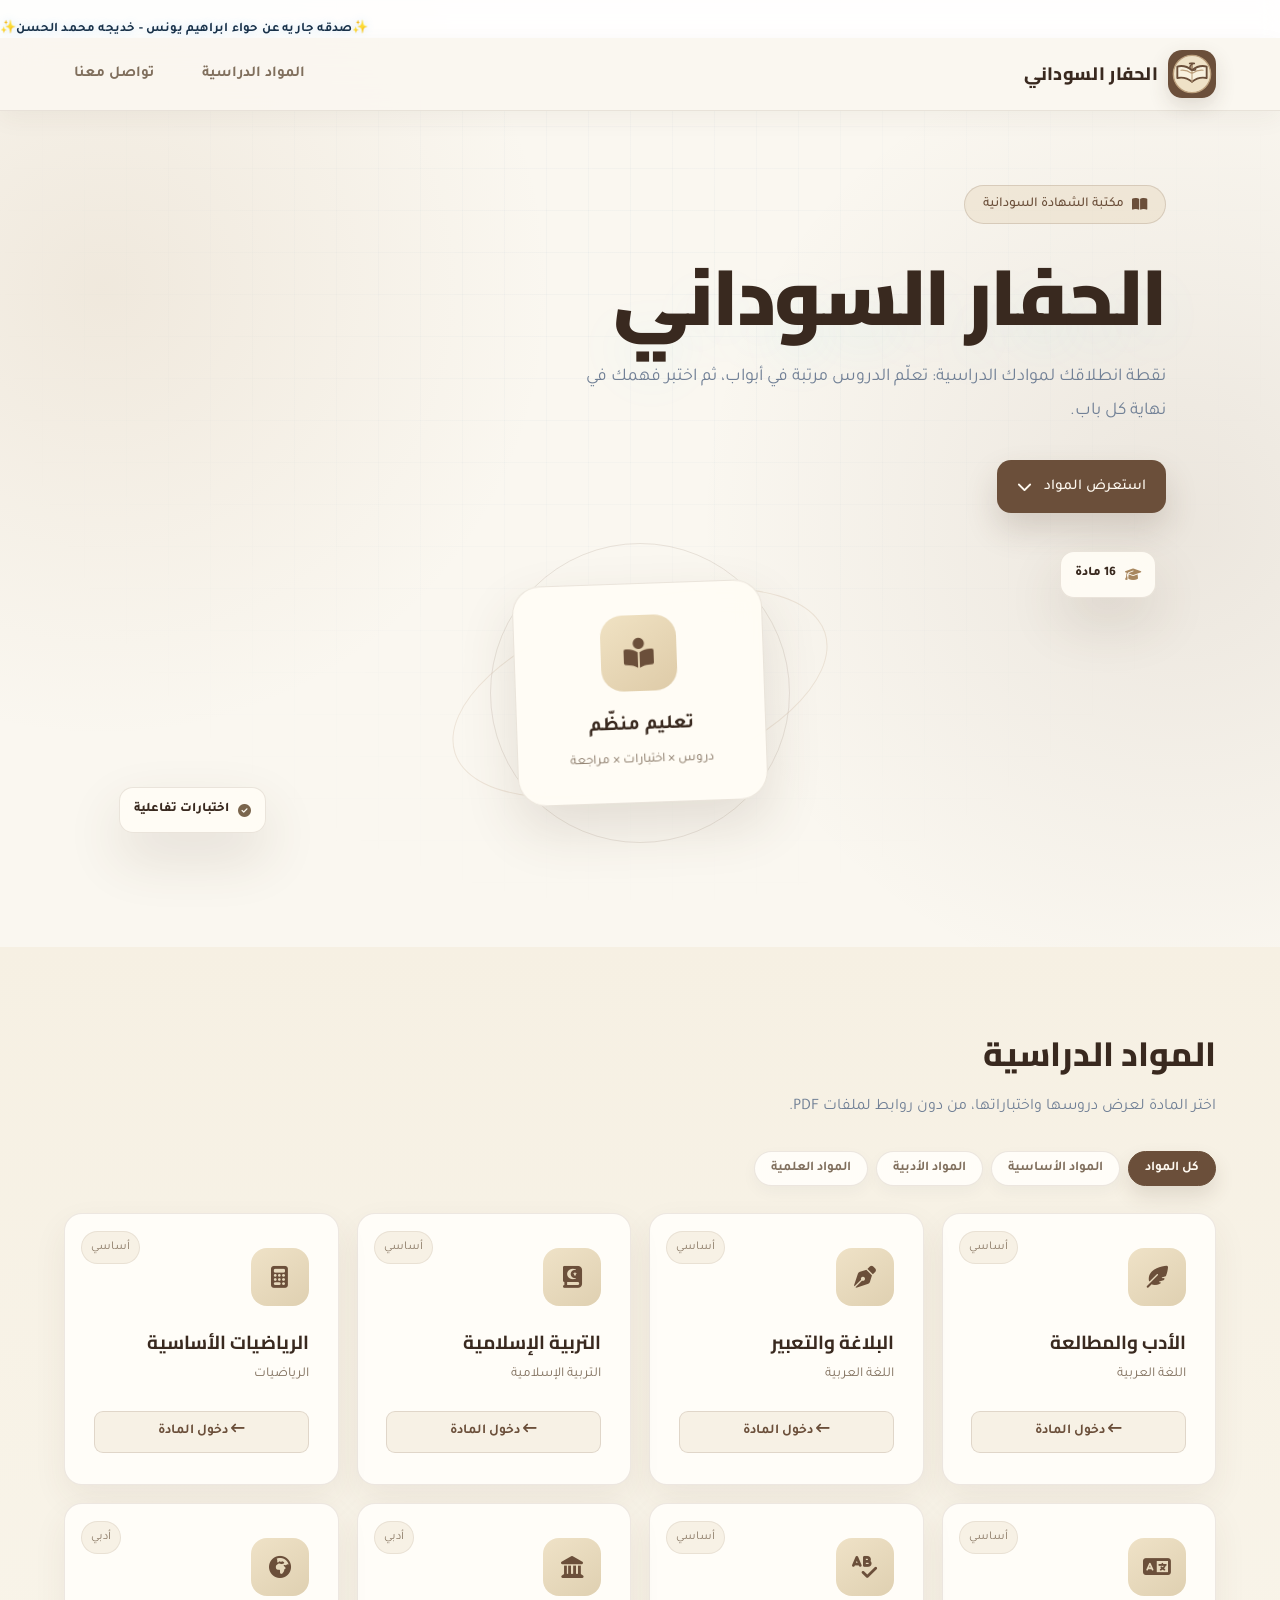
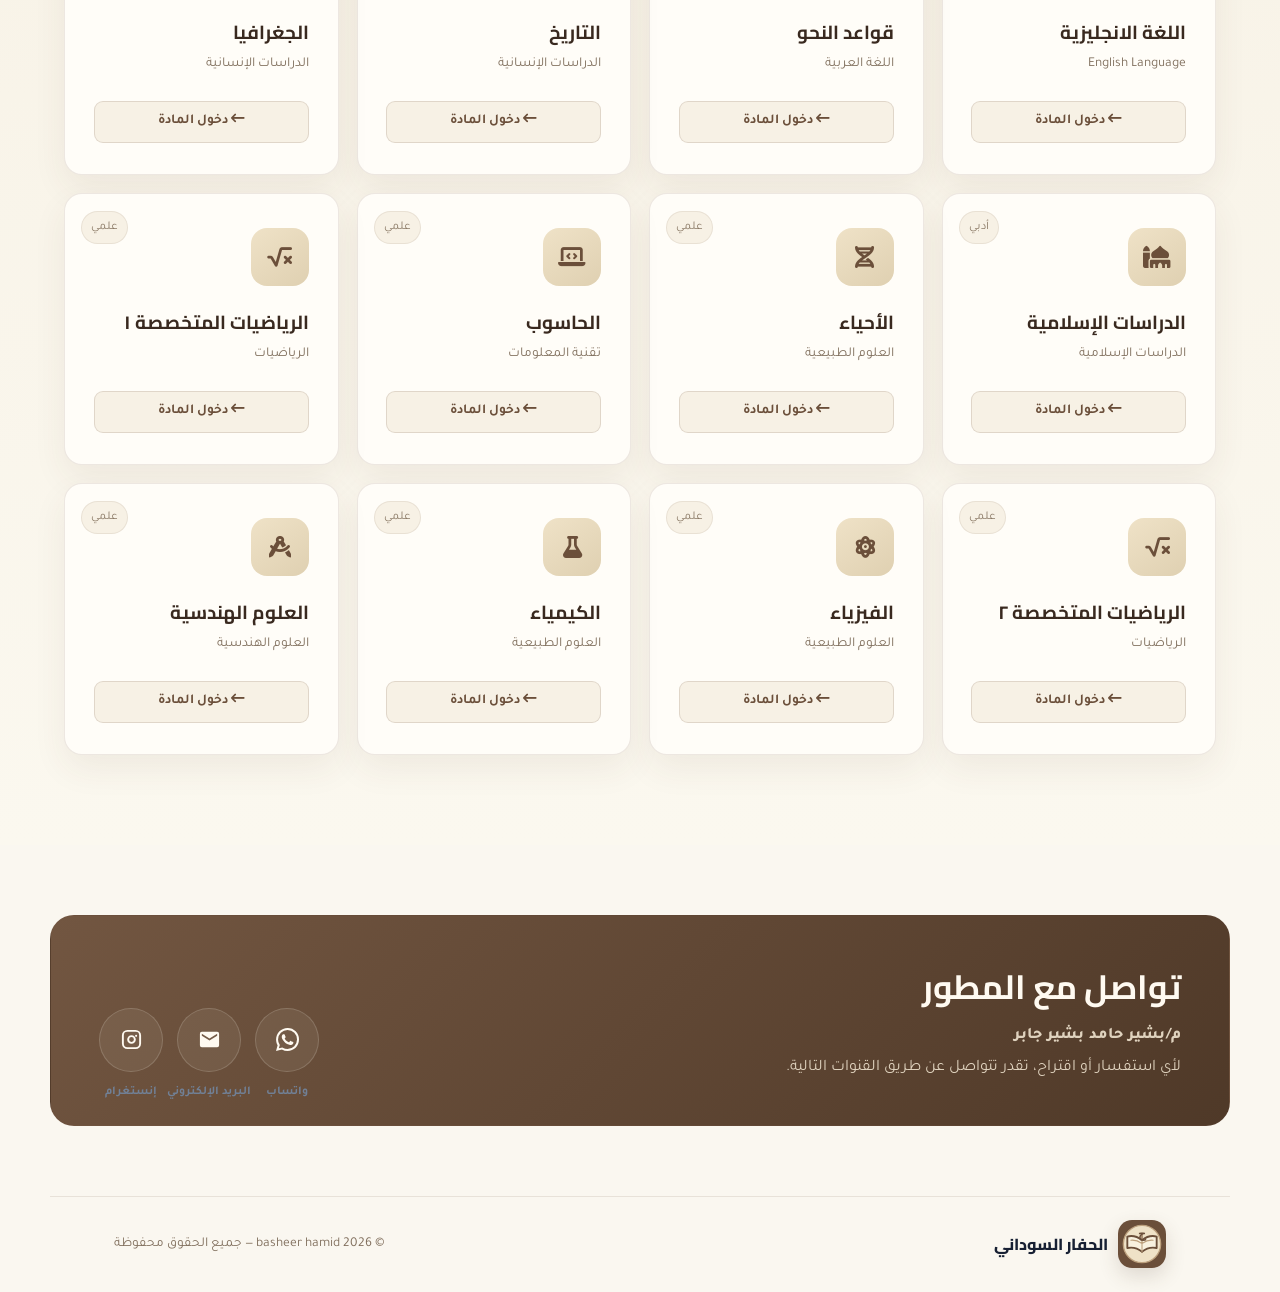
==== index.html @ 1d1102d7 "Create complete Sudanese certificate study website" ====
<!doctype html>
<html lang="ar" dir="rtl">
<head>
  <meta charset="UTF-8">
  <meta name="viewport" content="width=device-width, initial-scale=1.0">
  <meta name="theme-color" content="#eef5fb">
  <title>الحفار السوداني | مكتبة الشهادة السودانية</title>
  <link rel="icon" type="image/svg+xml" href="hafar-logo.svg">
  <link rel="preconnect" href="https://fonts.googleapis.com">
  <link rel="preconnect" href="https://fonts.gstatic.com" crossorigin>
  <link href="https://fonts.googleapis.com/css2?family=Cairo:wght@400;600;700;800;900&family=Tajawal:wght@400;500;700&display=swap" rel="stylesheet">
  <link rel="stylesheet" href="https://cdnjs.cloudflare.com/ajax/libs/font-awesome/6.5.1/css/all.min.css">
  <link rel="stylesheet" href="styles.css">
</head>
<body>
  <div class="grid-overlay" aria-hidden="true"></div>
  <div class="announcement"><span>✨صدقه جاريه عن حواء ابراهيم يونس  - خديجه محمد الحسن✨</span></div>

  <header class="navbar topbar">
    <a class="brand" href="#" aria-label="الصفحة الرئيسية">
      <img class="brand-logo" src="hafar-logo.svg" alt="" width="48" height="48">
      <span>الحفار السوداني</span>
    </a>
    <div class="nav-actions">
      <nav aria-label="التنقل الرئيسي">
        <a href="#subjects">المواد الدراسية</a>
        <a href="#contact">تواصل معنا</a>
      </nav>
    </div>
  </header>

  <main>
    <section class="hero">
      <div class="hero-content">
        <span class="eyebrow"><i class="fa-solid fa-book-open"></i> مكتبة الشهادة السودانية</span>
        <h1>الحفار السوداني</h1>
        <p>نقطة انطلاقك لموادك الدراسية: تعلّم الدروس مرتبة في أبواب، ثم اختبر فهمك في نهاية كل باب.</p>
        <a class="primary-button" href="#subjects"><span>استعرض المواد</span><i class="fa-solid fa-chevron-down"></i></a>
      </div>
      <div class="hero-showcase" aria-hidden="true">
        <div class="showcase-orbit showcase-orbit-one"></div>
        <div class="showcase-orbit showcase-orbit-two"></div>
        <div class="showcase-card showcase-card-main">
          <span class="showcase-icon"><i class="fa-solid fa-book-open-reader"></i></span>
          <strong>تعليم منظّم</strong>
          <small>دروس × اختبارات × مراجعة</small>
        </div>
        <div class="showcase-card showcase-card-top">
          <i class="fa-solid fa-graduation-cap"></i>
          <span>16 مادة</span>
        </div>
        <div class="showcase-card showcase-card-bottom">
          <i class="fa-solid fa-circle-check"></i>
          <span>اختبارات تفاعلية</span>
        </div>
      </div>
    </section>

    <section class="subjects-section" id="subjects">
      <div class="section-heading">
        <div class="section-head">
          <h2>المواد الدراسية</h2>
          <p>اختر المادة لعرض دروسها واختباراتها، من دون روابط لملفات PDF.</p>
        </div>
      </div>

      <div class="filters" role="group" aria-label="تصنيف المواد">
        <button class="filter active" type="button" data-filter="all">كل المواد</button>
        <button class="filter" type="button" data-filter="basic">المواد الأساسية</button>
        <button class="filter" type="button" data-filter="literary">المواد الأدبية</button>
        <button class="filter" type="button" data-filter="science">المواد العلمية</button>
      </div>

      <div class="subject-grid" id="subjectGrid">
        <article class="subject-card" data-category="basic" data-name="الأدب والمطالعة">
          <div class="card-icon"><i class="fa-solid fa-feather-pointed"></i></div><span class="card-category">أساسي</span>
          <h3>الأدب والمطالعة</h3><p>اللغة العربية</p>
        </article>
        <article class="subject-card" data-category="basic" data-name="البلاغة والتعبير">
          <div class="card-icon"><i class="fa-solid fa-pen-nib"></i></div><span class="card-category">أساسي</span>
          <h3>البلاغة والتعبير</h3><p>اللغة العربية</p>
        </article>
        <article class="subject-card" data-category="basic" data-name="التربية الإسلامية">
          <div class="card-icon"><i class="fa-solid fa-book-quran"></i></div><span class="card-category">أساسي</span>
          <h3>التربية الإسلامية</h3><p>التربية الإسلامية</p>
        </article>
        <article class="subject-card" data-category="basic" data-name="الرياضيات الأساسية">
          <div class="card-icon"><i class="fa-solid fa-calculator"></i></div><span class="card-category">أساسي</span>
          <h3>الرياضيات الأساسية</h3><p>الرياضيات</p>
        </article>
        <article class="subject-card" data-category="basic" data-name="اللغة الانجليزية English">
          <div class="card-icon"><i class="fa-solid fa-language"></i></div><span class="card-category">أساسي</span>
          <h3>اللغة الانجليزية</h3><p>English Language</p>
        </article>
        <article class="subject-card" data-category="basic" data-name="قواعد النحو">
          <div class="card-icon"><i class="fa-solid fa-spell-check"></i></div><span class="card-category">أساسي</span>
          <h3>قواعد النحو</h3><p>اللغة العربية</p>
        </article>

        <article class="subject-card" data-category="literary" data-name="التاريخ">
          <div class="card-icon"><i class="fa-solid fa-landmark"></i></div><span class="card-category">أدبي</span>
          <h3>التاريخ</h3><p>الدراسات الإنسانية</p>
        </article>
        <article class="subject-card" data-category="literary" data-name="الجغرافيا">
          <div class="card-icon"><i class="fa-solid fa-earth-africa"></i></div><span class="card-category">أدبي</span>
          <h3>الجغرافيا</h3><p>الدراسات الإنسانية</p>
        </article>
        <article class="subject-card" data-category="literary" data-name="الدراسات الإسلامية">
          <div class="card-icon"><i class="fa-solid fa-mosque"></i></div><span class="card-category">أدبي</span>
          <h3>الدراسات الإسلامية</h3><p>الدراسات الإسلامية</p>
        </article>

        <article class="subject-card" data-category="science" data-name="الأحياء Biology">
          <div class="card-icon"><i class="fa-solid fa-dna"></i></div><span class="card-category">علمي</span>
          <h3>الأحياء</h3><p>العلوم الطبيعية</p>
        </article>
        <article class="subject-card" data-category="science" data-name="الحاسوب Computer">
          <div class="card-icon"><i class="fa-solid fa-laptop-code"></i></div><span class="card-category">علمي</span>
          <h3>الحاسوب</h3><p>تقنية المعلومات</p>
        </article>
        <article class="subject-card" data-category="science" data-name="الرياضيات المتخصصة 1">
          <div class="card-icon"><i class="fa-solid fa-square-root-variable"></i></div><span class="card-category">علمي</span>
          <h3>الرياضيات المتخصصة ١</h3><p>الرياضيات</p>
        </article>
        <article class="subject-card" data-category="science" data-name="الرياضيات المتخصصة 2">
          <div class="card-icon"><i class="fa-solid fa-square-root-variable"></i></div><span class="card-category">علمي</span>
          <h3>الرياضيات المتخصصة ٢</h3><p>الرياضيات</p>
        </article>
        <article class="subject-card" data-category="science" data-name="الفيزياء Physics">
          <div class="card-icon"><i class="fa-solid fa-atom"></i></div><span class="card-category">علمي</span>
          <h3>الفيزياء</h3><p>العلوم الطبيعية</p>
        </article>
        <article class="subject-card" data-category="science" data-name="الكيمياء Chemistry">
          <div class="card-icon"><i class="fa-solid fa-flask"></i></div><span class="card-category">علمي</span>
          <h3>الكيمياء</h3><p>العلوم الطبيعية</p>
        </article>
        <article class="subject-card" data-category="science" data-name="العلوم الهندسية">
          <div class="card-icon"><i class="fa-solid fa-compass-drafting"></i></div><span class="card-category">علمي</span>
          <h3>العلوم الهندسية</h3><p>العلوم الهندسية</p>
        </article>
      </div>

    </section>

    <dialog class="study-dialog" id="studyDialog" aria-labelledby="studyTitle">
      <div class="study-dialog-header">
        <div>
          <span class="eyebrow" id="studyMode">مراجعة المادة</span>
          <h2 id="studyTitle"></h2>
        </div>
        <button class="study-close" id="closeStudyDialog" type="button" aria-label="إغلاق">×</button>
      </div>
      <div id="studyContent"></div>
    </dialog>

    <section class="contact" id="contact">
      <div class="contact-copy">
        <span class="eyebrow">نحن هنا لمساعدتك</span>
        <h2>تواصل مع المطور</h2>
        <p class="developer-name">م/بشير حامد بشير جابر</p>
        <p>لأي استفسار أو اقتراح، تقدر تتواصل عن طريق القنوات التالية.</p>
      </div>
      <div class="contact-links" aria-label="قنوات التواصل">
        <a class="contact-circle whatsapp" href="https://wa.me/qr/M4C46RFHPB55M1" target="_blank" rel="noopener" aria-label="واتساب" title="واتساب">
          <svg viewBox="0 0 24 24" aria-hidden="true"><path d="M20.52 3.48A11.82 11.82 0 0 0 12.06 0C5.46 0 .08 5.38.08 12c0 2.11.55 4.18 1.6 6L.03 24l6.14-1.61A11.94 11.94 0 0 0 12.06 24C18.66 24 24 18.62 24 12a11.9 11.9 0 0 0-3.48-8.52Zm-8.46 18.4a9.92 9.92 0 0 1-5.05-1.38l-.36-.21-3.64.95.97-3.55-.24-.37A9.84 9.84 0 0 1 2.15 12 9.91 9.91 0 0 1 12.06 2.08 9.81 9.81 0 0 1 21.93 12a9.92 9.92 0 0 1-9.87 9.88Zm5.43-7.41c-.3-.15-1.77-.87-2.04-.97-.27-.1-.47-.15-.67.15-.2.3-.77.97-.94 1.17-.17.2-.35.22-.64.07-.3-.15-1.26-.46-2.4-1.48-.89-.79-1.49-1.77-1.66-2.07-.17-.3-.02-.46.13-.61.13-.13.3-.35.44-.52.15-.17.2-.3.3-.5.1-.2.05-.37-.02-.52-.08-.15-.67-1.61-.91-2.21-.24-.58-.49-.5-.67-.51h-.57c-.2 0-.52.08-.79.37-.27.3-1.04 1.02-1.04 2.48s1.07 2.88 1.21 3.08c.15.2 2.1 3.21 5.09 4.5.71.31 1.27.49 1.7.63.71.23 1.36.19 1.87.12.57-.08 1.77-.72 2.02-1.42.25-.69.25-1.29.17-1.42-.07-.13-.27-.2-.57-.35Z"/></svg>
          <span>واتساب</span>
        </a>
        <a class="contact-circle email" href="mailto:b2s7eer@gmail.com" aria-label="البريد الإلكتروني: b2s7eer@gmail.com" title="البريد الإلكتروني">
          <svg viewBox="0 0 24 24" aria-hidden="true"><path d="M20 4H4a2 2 0 0 0-2 2v12a2 2 0 0 0 2 2h16a2 2 0 0 0 2-2V6a2 2 0 0 0-2-2Zm0 4-8 5-8-5V6l8 5 8-5v2Z"/></svg>
          <span>البريد الإلكتروني</span>
        </a>
        <a class="contact-circle instagram" href="https://www.instagram.com/bas7eer_1?avpt=ZDMxYXgwOW4zOGdu" target="_blank" rel="noopener" aria-label="إنستغرام" title="إنستغرام">
          <svg viewBox="0 0 24 24" aria-hidden="true"><path d="M7.8 2h8.4A5.8 5.8 0 0 1 22 7.8v8.4a5.8 5.8 0 0 1-5.8 5.8H7.8A5.8 5.8 0 0 1 2 16.2V7.8A5.8 5.8 0 0 1 7.8 2Zm-.2 2A3.6 3.6 0 0 0 4 7.6v8.8A3.6 3.6 0 0 0 7.6 20h8.8a3.6 3.6 0 0 0 3.6-3.6V7.6A3.6 3.6 0 0 0 16.4 4H7.6Zm4.4 3.5a4.5 4.5 0 1 1 0 9 4.5 4.5 0 0 1 0-9Zm0 2a2.5 2.5 0 1 0 0 5 2.5 2.5 0 0 0 0-5Zm4.8-2.4a1.1 1.1 0 1 1 0 2.2 1.1 1.1 0 0 1 0-2.2Z"/></svg>
          <span>إنستغرام</span>
        </a>
      </div>
    </section>
  </main>

  <footer>
    <div class="brand footer-brand"><img class="brand-logo" src="hafar-logo.svg" alt="" width="42" height="42"><span>الحفار السوداني</span></div>
    <p>© 2026 basheer hamid — جميع الحقوق محفوظة</p>
  </footer>

  <script src="study-data.js"></script>
  <script src="lesson-data.js"></script>
  <script src="lesson-diagrams.js"></script>
  <script src="poem-guides.js"></script>
  <script src="surah-an-nur-data.js"></script>
  <script src="surah-muhammad-data.js"></script>
  <script src="script.js"></script>
</body>
</html>
---- styles.css ----
:root {
  --navy: #0b1220;
  --navy-2: #111a2b;
  --navy-3: #172238;
  --gold: #f6b73c;
  --gold-light: #ffd978;
  --text: #f7f8fc;
  --muted: #aeb7c8;
  --card: #151f33;
  --line: rgba(255, 255, 255, 0.08);
}

* { box-sizing: border-box; }
html { scroll-behavior: smooth; }
body {
  margin: 0;
  font-family: "Tajawal", Arial, sans-serif;
  background: var(--navy);
  color: var(--text);
}

.announcement {
  height: 34px;
  display: grid;
  place-items: center;
  background: #d99b2b;
  color: #111827;
  font-size: 13px;
  font-weight: 800;
  letter-spacing: .2px;
}

.navbar {
  height: 78px;
  max-width: 1180px;
  margin: auto;
  padding: 0 24px;
  display: flex;
  align-items: center;
  justify-content: space-between;
  border-bottom: 1px solid var(--line);
}

.brand {
  display: flex;
  align-items: center;
  gap: 10px;
  color: var(--text);
  text-decoration: none;
  font-size: 20px;
  font-weight: 800;
}

.brand-mark {
  width: 42px;
  height: 42px;
  display: grid;
  place-items: center;
  border: 2px solid var(--gold);
  border-radius: 12px;
  color: var(--gold);
  font-size: 24px;
  transform: rotate(-3deg);
}

.navbar nav { display: flex; gap: 34px; }
.navbar nav a {
  color: #dfe4ed;
  text-decoration: none;
  font-weight: 600;
  font-size: 15px;
  transition: color .2s;
}
.navbar nav a:hover { color: var(--gold); }
.nav-actions {
  display: flex;
  align-items: center;
  gap: 20px;
}
.theme-toggle {
  width: 40px;
  height: 40px;
  display: inline-grid;
  place-items: center;
  flex: 0 0 auto;
  border: 1px solid rgba(0,255,204,.3);
  border-radius: 50%;
  background: rgba(0,255,204,.06);
  color: var(--gold);
  font: inherit;
  cursor: pointer;
  transition: background .2s ease, transform .2s ease, color .2s ease;
}
.theme-toggle:hover {
  transform: rotate(12deg);
  background: rgba(0,255,204,.14);
}
.theme-toggle:focus-visible {
  outline: 2px solid var(--gold);
  outline-offset: 3px;
}

.hero {
  max-width: 1180px;
  min-height: 430px;
  margin: auto;
  padding: 72px 24px 68px;
  display: grid;
  grid-template-columns: 1fr 0.9fr;
  align-items: center;
  overflow: hidden;
}

.eyebrow {
  display: inline-flex;
  color: var(--gold);
  font-size: 13px;
  font-weight: 800;
  letter-spacing: .7px;
  margin-bottom: 12px;
}

.hero h1 {
  margin: 0;
  font-size: clamp(48px, 7vw, 74px);
  line-height: 1.05;
  letter-spacing: -2px;
}
.hero h1 span { color: var(--gold); }
.hero p {
  max-width: 590px;
  color: var(--muted);
  line-height: 1.9;
  font-size: 17px;
  margin: 22px 0 30px;
}

.primary-button, .contact-button {
  display: inline-flex;
  align-items: center;
  gap: 20px;
  background: var(--gold);
  color: #111827;
  text-decoration: none;
  border-radius: 10px;
  padding: 13px 18px 13px 22px;
  font-weight: 800;
  box-shadow: 0 12px 28px rgba(246,183,60,.12);
  transition: transform .2s, background .2s;
}
.primary-button:hover, .contact-button:hover {
  transform: translateY(-2px);
  background: var(--gold-light);
}
.primary-button span { font-size: 20px; }

.hero-art {
  position: relative;
  height: 290px;
  display: grid;
  place-items: center;
}
.hero-art::before {
  content: "";
  position: absolute;
  width: 270px;
  height: 270px;
  border-radius: 50%;
  background: radial-gradient(circle, rgba(246,183,60,.16), rgba(246,183,60,0) 68%);
}
.orbit {
  position: absolute;
  border: 1px solid rgba(246,183,60,.2);
  border-radius: 50%;
}
.orbit-one { width: 250px; height: 250px; }
.orbit-two { width: 330px; height: 140px; transform: rotate(-18deg); }
.book-stack { position: relative; width: 220px; height: 180px; }
.book {
  position: absolute;
  width: 148px;
  height: 188px;
  left: 36px;
  top: 10px;
  border: 2px solid rgba(255,255,255,.12);
  border-radius: 8px 20px 20px 8px;
  background: linear-gradient(135deg, #273757, #172238);
  box-shadow: 0 24px 45px rgba(0,0,0,.28);
}
.book-one { transform: rotate(-12deg) translate(-28px, 8px); background: #1d2c49; }
.book-two { transform: rotate(7deg) translate(18px, -4px); background: #293a5c; }
.book-three {
  width: 130px;
  height: 176px;
  left: 45px;
  background: linear-gradient(135deg, #f6b73c, #d99526);
  border: 0;
  transform: rotate(-2deg);
}
.book-three::after {
  content: "ح";
  display: grid;
  place-items: center;
  height: 100%;
  color: #172238;
  font-size: 74px;
  font-weight: 800;
}
.spark { position:absolute; color:var(--gold); font-size:24px; }
.spark-one { right: 45px; top: 30px; }
.spark-two { left: 55px; bottom: 35px; font-size: 15px; }

.subjects-section {
  background: #f4f6fa;
  color: #182136;
  padding: 76px max(24px, calc((100% - 1132px)/2)) 90px;
}
.section-heading {
  display: flex;
  justify-content: space-between;
  align-items: end;
  gap: 24px;
  margin-bottom: 24px;
}
.section-heading h2, .contact h2 {
  margin: 0;
  font-size: 38px;
}
.section-heading p { color: #758096; margin: 6px 0 0; }
.search-box {
  width: 260px;
  height: 46px;
  display: flex;
  align-items: center;
  gap: 8px;
  background: white;
  border: 1px solid #dde3ed;
  border-radius: 10px;
  padding: 0 14px;
  color: #8792a5;
}
.search-box input {
  width: 100%;
  border: 0;
  outline: 0;
  font-family: inherit;
  color: #182136;
  background: transparent;
}

.filters {
  display: flex;
  gap: 8px;
  margin-bottom: 24px;
  overflow-x: auto;
  padding-bottom: 3px;
}
.filter {
  border: 1px solid #dde3ed;
  background: white;
  color: #64718a;
  border-radius: 30px;
  padding: 8px 16px;
  font-family: inherit;
  font-weight: 700;
  cursor: pointer;
  white-space: nowrap;
}
.filter.active { background: #182136; color: white; border-color:#182136; }

.subject-grid {
  display: grid;
  grid-template-columns: repeat(4, 1fr);
  gap: 16px;
}
.subject-card {
  position: relative;
  min-height: 238px;
  padding: 22px;
  background: white;
  border: 1px solid #e7ebf2;
  border-radius: 14px;
  box-shadow: 0 8px 24px rgba(24,33,54,.05);
  transition: transform .2s, box-shadow .2s, border-color .2s;
}
.subject-card:hover {
  transform: translateY(-5px);
  border-color: #f0c66f;
  box-shadow: 0 15px 32px rgba(24,33,54,.10);
}
.card-icon {
  width: 58px;
  height: 58px;
  display: grid;
  place-items: center;
  background: #fff7e6;
  color: #b27a14;
  border-radius: 13px;
  font-size: 23px;
  font-weight: 800;
  margin-bottom: 18px;
}
.card-category {
  position: absolute;
  left: 16px;
  top: 17px;
  color: #96a0b1;
  font-size: 12px;
  background: #f5f7fa;
  border-radius: 20px;
  padding: 5px 9px;
}
.subject-card h3 { margin: 0 0 5px; font-size: 19px; }
.subject-card p { margin: 0; color: #8b96a8; font-size: 14px; }
.subject-card a {
  position: absolute;
  right: 22px;
  left: 22px;
  bottom: 18px;
  display: flex;
  justify-content: space-between;
  align-items: center;
  color: #bd8217;
  text-decoration: none;
  font-weight: 800;
  border-top: 1px solid #edf0f5;
  padding-top: 12px;
}
.subject-card a b { font-size: 20px; }
.empty-state { display:none; text-align:center; color:#758096; padding:30px; }

.contact {
  max-width: 1132px;
  margin: 70px auto;
  padding: 42px 48px;
  display:flex;
  justify-content:space-between;
  align-items:center;
  background: linear-gradient(135deg, #151f33, #1b2944);
  border: 1px solid var(--line);
  border-radius: 16px;
}
.contact p { color: var(--muted); margin: 5px 0 0; }
.contact-links { display:flex; gap:14px; }
.contact-circle {
  width:72px;
  height:72px;
  border-radius:50%;
  display:flex;
  flex-direction:column;
  align-items:center;
  justify-content:center;
  gap:3px;
  color:#fff;
  text-decoration:none;
  border:1px solid var(--line);
  transition:transform .2s, box-shadow .2s;
}
.contact-circle:hover { transform:translateY(-4px); box-shadow:0 12px 24px rgba(0,0,0,.18); }
.contact-circle svg { width:25px; height:25px; fill:currentColor; }
.contact-circle span { font-size:10px; font-weight:700; }
.whatsapp { background:#1f9d55; }
.instagram { background:linear-gradient(135deg,#7d42b5,#d13f87,#e7a23a); }
.contact-button { background: transparent; color: var(--text); border:1px solid rgba(246,183,60,.45); }
.contact-button span { color: var(--gold); }

footer {
  max-width: 1180px;
  height: 100px;
  margin: auto;
  padding: 0 24px;
  display:flex;
  align-items:center;
  justify-content:space-between;
  border-top:1px solid var(--line);
  color:#8994a8;
}
.footer-brand { font-size:16px; }
.footer-brand .brand-mark { width:36px;height:36px;font-size:19px;border-radius:9px; }

@media (max-width: 900px) {
  .hero { grid-template-columns:1fr; }
  .hero-art { display:none; }
  .subject-grid { grid-template-columns:repeat(2,1fr); }
  .section-heading { align-items:start; flex-direction:column; }
  .search-box { width:100%; }
}

@media (max-width: 560px) {
  .announcement { font-size:11px; }
  .navbar { height:68px; padding:0 16px; }
  .navbar nav { gap:14px; }
  .navbar nav a { font-size:13px; }
  .brand { font-size:16px; }
  .brand-mark { width:36px;height:36px;font-size:20px; }
  .hero { padding:52px 18px; min-height:390px; }
  .hero h1 { font-size:44px; }
  .hero p { font-size:15px; }
  .subjects-section { padding:58px 16px 70px; }
  .section-heading h2,.contact h2 { font-size:30px; }
  .subject-grid { grid-template-columns:1fr; }
  .subject-card { min-height:220px; }
  .contact { margin:40px 16px; padding:30px 22px; align-items:flex-start; flex-direction:column; gap:24px; }
  footer { height:auto; padding:24px 16px; gap:16px; flex-direction:column; }
}

/* Reference-inspired dark layout */
:root {
  --navy: #121212;
  --navy-2: #1e1e1e;
  --navy-3: #242424;
  --gold: #00ffcc;
  --gold-light: #33ffd9;
  --text: #f2f2f2;
  --muted: #9a9a9a;
  --card: #1e1e1e;
  --line: rgba(255,255,255,.08);
  --green: #00b38f;
}

body {
  position: relative;
  min-height: 100vh;
  line-height: 1.7;
  background:
    radial-gradient(circle at 15% 0%, rgba(0,255,204,.06), transparent 45%),
    radial-gradient(circle at 85% 20%, rgba(0,179,143,.07), transparent 40%),
    #121212;
  color: #f2f2f2;
  overflow-x: hidden;
}

h1, h2, h3, .brand { font-family: "Cairo", "Tajawal", sans-serif; }
a { color: inherit; }
::selection { background: #00ffcc; color: #0a0a0a; }

.grid-overlay {
  position: fixed;
  inset: 0;
  z-index: 0;
  pointer-events: none;
  background-image:
    linear-gradient(rgba(255,255,255,.025) 1px, transparent 1px),
    linear-gradient(90deg, rgba(255,255,255,.025) 1px, transparent 1px);
  background-size: 42px 42px;
  mask-image: radial-gradient(circle at 50% 30%, #000, transparent 75%);
}

.announcement {
  position: relative;
  z-index: 2;
  height: 50px;
  display: block;
  overflow: hidden;
  border-bottom: 1px solid rgba(0,255,204,.2);
  background: rgba(18,18,18,.85);
  color: #fff;
  backdrop-filter: blur(10px);
  font-size: 16px;
}
.announcement span {
  position: absolute;
  top: 50%;
  left: 0;
  white-space: nowrap;
  font-weight: 700;
  text-shadow: 0 0 8px rgba(0,255,204,.4);
  animation: banner-scroll 25s linear infinite;
}
@keyframes banner-scroll {
  from { transform: translate3d(-100%, -50%, 0); }
  to { transform: translate3d(100vw, -50%, 0); }
}

.navbar.topbar {
  position: sticky;
  top: 0;
  z-index: 50;
  width: 100%;
  height: auto;
  max-width: none;
  padding: 14px 6%;
  background: rgba(18,18,18,.78);
  border-bottom: 1px solid var(--line);
  backdrop-filter: blur(14px);
}
.navbar .brand {
  display: block;
  color: #fff;
  font-family: "Cairo", sans-serif;
  font-size: 1.35rem;
  font-weight: 800;
  letter-spacing: .3px;
}
.navbar nav { gap: 0; }
.navbar nav a {
  margin-inline-start: 28px;
  color: var(--muted);
  font-size: .95rem;
}
.navbar nav a:hover { color: var(--gold); }

main { position: relative; z-index: 1; }
.hero {
  display: block;
  max-width: 900px;
  min-height: 0;
  margin: 0 auto;
  padding: 8rem 6% 5rem;
  text-align: center;
}
.hero-content { max-width: 760px; margin: auto; }
.hero .eyebrow {
  display: inline-flex;
  align-items: center;
  gap: 8px;
  padding: 7px 18px;
  margin: 0 0 2rem;
  border: 1px solid rgba(0,255,204,.35);
  border-radius: 999px;
  background: rgba(0,255,204,.05);
  color: var(--gold);
  font-size: .85rem;
  font-weight: 500;
  letter-spacing: 0;
}
.hero h1 {
  margin: 0 0 1.4rem;
  font-size: clamp(1.7rem, 5vw, 2.6rem);
  font-weight: 900;
  line-height: 1.35;
  letter-spacing: 0;
}
.hero h1 span {
  color: transparent;
  background: linear-gradient(90deg, #00ffcc, #00b38f);
  background-clip: text;
  -webkit-background-clip: text;
}
.hero h1 { color: #fff; }
.hero p {
  max-width: 620px;
  margin: 0 auto 2rem;
  color: var(--muted);
  font-size: 1.08rem;
}
.hero .primary-button {
  display: inline-flex;
  flex-direction: column;
  gap: 5px;
  padding: 0;
  background: transparent;
  box-shadow: none;
  color: var(--muted);
  font-size: .9rem;
  font-weight: 500;
}
.hero .primary-button:hover {
  transform: none;
  background: transparent;
  color: var(--gold);
}
.hero .primary-button i {
  color: var(--gold);
  animation: cue-bob 1.8s ease-in-out infinite;
}
@keyframes cue-bob {
  0%, 100% { transform: translateY(0); }
  50% { transform: translateY(6px); }
}

.subjects-section {
  padding: 2rem 6% 5rem;
  background: transparent;
  color: var(--text);
}
.section-heading {
  display: block;
  max-width: 680px;
  margin: 0 auto 2.2rem;
  text-align: center;
}
.section-heading .section-head { margin: 0 auto; }
.section-heading h2 {
  margin: 0 0 .7rem;
  font-size: clamp(1.5rem, 3vw, 2.1rem);
  font-weight: 800;
}
.section-heading p { color: var(--muted); font-size: 1rem; }
.search-box {
  width: min(100%, 380px);
  margin: 22px auto 0;
  background: var(--navy-2);
  border-color: var(--line);
  color: var(--muted);
}
.search-box input { color: var(--text); }
.search-box input::placeholder { color: #777; }
.filters {
  display: flex;
  flex-flow: row wrap;
  justify-content: center;
  align-items: center;
  gap: 8px;
  margin: 0 auto 1.7rem;
  overflow: visible;
  padding: 0;
}
.filter {
  border-color: var(--line);
  background: var(--navy-2);
  color: var(--muted);
}
.filter.active {
  border-color: rgba(0,255,204,.4);
  background: rgba(0,255,204,.1);
  color: var(--gold);
}

.subject-grid {
  max-width: 1200px;
  margin: 0 auto;
  grid-template-columns: repeat(3, minmax(0, 1fr));
  gap: 1.5rem;
}
.subject-card {
  min-height: 288px;
  padding: 2.1rem 1.8rem 1.8rem;
  align-items: center;
  text-align: center;
  overflow: hidden;
  background: var(--navy-2);
  border: 1px solid var(--line);
  border-radius: 18px;
  box-shadow: none;
  color: var(--text);
}
.subject-card::before {
  content: "";
  position: absolute;
  inset: 0;
  border-radius: inherit;
  padding: 1px;
  background: linear-gradient(135deg, transparent 40%, rgba(0,255,204,.5), transparent 70%);
  -webkit-mask: linear-gradient(#fff 0 0) content-box, linear-gradient(#fff 0 0);
  -webkit-mask-composite: xor;
  mask-composite: exclude;
  opacity: 0;
  pointer-events: none;
  transition: opacity .35s ease;
}
.subject-card:hover {
  transform: translateY(-6px);
  border-color: rgba(0,255,204,.4);
  background: linear-gradient(180deg, #242424, #1e1e1e);
  box-shadow: 0 18px 40px -18px rgba(0,255,204,.25);
}
.subject-card:hover::before { opacity: 1; }
.card-icon {
  width: 74px;
  height: 74px;
  margin: 0 0 1.2rem;
  border: 1px solid rgba(0,255,204,.18);
  border-radius: 20px;
  background: rgba(0,255,204,.06);
  color: var(--gold);
  font-size: 1.8rem;
  transition: background .35s ease, transform .35s ease;
}
.subject-card:hover .card-icon {
  transform: scale(1.06) rotate(-4deg);
  background: rgba(0,255,204,.12);
}
.card-icon i { color: var(--gold); }
.card-category { display: none; }
.subject-card h3 {
  min-height: 2.7em;
  margin: 0 0 .35rem;
  color: var(--text);
  font-size: 1.18rem;
  font-weight: 700;
  justify-content: center;
}
.subject-card p {
  margin: 0 0 1.5rem;
  color: var(--muted);
  font-size: .85rem;
}
.subject-card a {
  position: static;
  width: 100%;
  min-height: 46px;
  margin-top: auto;
  padding: .7rem 1rem;
  justify-content: center;
  gap: 8px;
  border: 1px solid transparent;
  border-radius: 10px;
  background: var(--gold);
  color: #0a0a0a;
  font-size: .92rem;
  font-weight: 700;
  transition: all .25s ease;
}
.subject-card a:hover {
  background: #33ffd9;
  box-shadow: 0 0 22px rgba(0,255,204,.35);
}
.subject-card a i { font-size: .9rem; }
.empty-state { color: var(--muted); }

.contact {
  display: block;
  max-width: none;
  margin: 0;
  padding: 2rem 6% 2.8rem;
  border: 0;
  border-radius: 0;
  background: transparent;
  text-align: center;
}
.contact-copy .eyebrow { display: none; }
.contact h2 {
  margin: 0 0 .5rem;
  font-size: clamp(1.5rem, 3vw, 2.1rem);
}
.contact p { color: var(--muted); }
.contact-links {
  justify-content: center;
  gap: 1.6rem;
  margin-top: 2.4rem;
}
.contact-circle {
  position: relative;
  width: 64px;
  height: 64px;
  border: 1px solid var(--line);
  background: var(--navy-2);
  color: var(--text);
  transition: transform .3s ease, border-color .3s ease, color .3s ease;
}
.contact-circle::after {
  content: "";
  position: absolute;
  inset: -6px;
  border: 1px solid var(--gold);
  border-radius: 50%;
  opacity: 0;
  transform: scale(.85);
  transition: all .3s ease;
}
.contact-circle:hover {
  transform: translateY(-5px);
  border-color: rgba(0,255,204,.4);
  color: var(--gold);
  box-shadow: none;
}
.contact-circle:hover::after { opacity: .55; transform: scale(1); }
.contact-circle svg { width: 23px; height: 23px; fill: currentColor; }
.contact-circle span {
  position: absolute;
  bottom: -2rem;
  color: var(--muted);
  font-size: .75rem;
  white-space: nowrap;
}
.whatsapp, .instagram { background: var(--navy-2); }

footer {
  position: relative;
  z-index: 1;
  display: block;
  max-width: none;
  height: auto;
  margin: 0;
  padding: 2.2rem 6% 1.8rem;
  border-top: 1px solid var(--line);
  color: var(--muted);
  text-align: center;
  font-size: .85rem;
}
footer .footer-brand { display: none; }
footer p { margin: 0; }

@media (max-width: 1024px) {
  .subject-grid { grid-template-columns: repeat(2, minmax(0, 1fr)); }
}
@media (max-width: 768px) {
  .navbar nav { display: none; }
  .hero { padding: 6rem 6% 4rem; }
  .subjects-section { padding: 1.5rem 6% 3.5rem; }
  .subject-grid { grid-template-columns: 1fr; }
  .subject-card { width: 100%; }
  .filters { justify-content: flex-start; }
  .contact-links { gap: 2.4rem; }
  .contact { padding: 1.5rem 6% 3.5rem; }
}
@media (prefers-reduced-motion: reduce) {
  *, *::before, *::after { animation: none !important; transition: none !important; }
}

body[data-theme="light"] {
  --gold: #62aef5;
  --gold-light: #8bc7ff;
  --text: #19324a;
  --muted: #6b8196;
  --navy-2: #fff;
  --line: rgba(59,130,196,.16);
  color: #19324a;
  background:
    radial-gradient(circle at 15% 0%, rgba(98,174,245,.14), transparent 45%),
    radial-gradient(circle at 85% 20%, rgba(139,199,255,.2), transparent 40%),
    #f7fbff;
}
body[data-theme="light"] .grid-overlay {
  background-image:
    linear-gradient(rgba(42,104,161,.035) 1px, transparent 1px),
    linear-gradient(90deg, rgba(42,104,161,.035) 1px, transparent 1px);
}
body[data-theme="light"] .announcement {
  background: rgba(255,255,255,.88);
  border-bottom-color: rgba(98,174,245,.25);
  color: #19324a;
}
body[data-theme="light"] .announcement span { text-shadow: 0 0 8px rgba(98,174,245,.3); }
body[data-theme="light"] .navbar.topbar { background: rgba(255,255,255,.82); }
body[data-theme="light"] .navbar .brand { color: #19324a; }
body[data-theme="light"] .navbar nav a { color: #6b8196; }
body[data-theme="light"] .navbar nav a:hover { color: #438fd4; }
body[data-theme="light"] .hero .eyebrow {
  border-color: rgba(98,174,245,.4);
  background: rgba(98,174,245,.08);
}
body[data-theme="light"] .hero h1 { color: #19324a; }
body[data-theme="light"] .search-box input { color: #19324a; }
body[data-theme="light"] .search-box input::placeholder { color: #89939d; }
body[data-theme="light"] .filter.active {
  border-color: rgba(67,143,212,.35);
  background: rgba(98,174,245,.12);
  color: #357fbd;
}
body[data-theme="light"] .subject-card:hover {
  border-color: rgba(67,143,212,.4);
  background: linear-gradient(180deg, #fff, #f1f8ff);
  box-shadow: 0 18px 40px -18px rgba(67,143,212,.22);
}
body[data-theme="light"] .subject-card::before {
  background: linear-gradient(135deg, transparent 40%, rgba(98,174,245,.4), transparent 70%);
}
body[data-theme="light"] .card-icon {
  border-color: rgba(67,143,212,.2);
  background: rgba(98,174,245,.1);
  color: #438fd4;
}
body[data-theme="light"] .card-icon i { color: #438fd4; }
body[data-theme="light"] .subject-card a {
  background: #8bc7ff;
  color: #19324a;
}
body[data-theme="light"] .subject-card a:hover {
  background: #62aef5;
  box-shadow: 0 0 22px rgba(67,143,212,.25);
}
body[data-theme="light"] .contact-circle { background: #fff; }
body[data-theme="light"] .theme-toggle {
  border-color: rgba(67,143,212,.3);
  background: rgba(98,174,245,.1);
  color: #357fbd;
}
body[data-theme="light"] .theme-toggle:hover { background: rgba(98,174,245,.2); }
body[data-theme="light"] footer { border-top-color: rgba(59,130,196,.16); }

.study-actions {
  display: flex;
  width: 100%;
  margin-top: .8rem;
}
.study-action {
  width: 100%;
  min-height: 42px;
  padding: .55rem .65rem;
  border: 1px solid rgba(0,255,204,.28);
  border-radius: 9px;
  background: rgba(0,255,204,.06);
  color: var(--gold);
  font: inherit;
  font-size: .85rem;
  font-weight: 700;
  cursor: pointer;
  transition: background .2s ease, transform .2s ease;
}
.study-action:hover { transform: translateY(-2px); background: rgba(0,255,204,.13); }

.chapter-quiz-button {
  min-height: 42px;
  margin: 4px 14px 14px;
  padding: .55rem 1rem;
  border: 1px solid rgba(0,255,204,.35);
  border-radius: 9px;
  background: var(--gold);
  color: #09221e;
  font: inherit;
  font-weight: 800;
  cursor: pointer;
}
.chapter-quiz-button:hover { filter: brightness(1.08); }

.study-dialog {
  width: min(680px, calc(100% - 28px));
  max-width: 680px;
  max-height: min(82vh, 760px);
  padding: clamp(20px, 4vw, 34px);
  overflow: auto;
  border: 1px solid var(--line);
  border-radius: 18px;
  background: #1e1e1e;
  color: var(--text);
  box-shadow: 0 24px 80px rgba(0,0,0,.38);
}
.study-dialog[open] { animation: study-dialog-in .18s ease-out; }
@keyframes study-dialog-in {
  from { opacity: 0; transform: translateY(8px) scale(.99); }
  to { opacity: 1; transform: translateY(0) scale(1); }
}
.study-dialog::backdrop { background: rgba(0,0,0,.68); backdrop-filter: blur(4px); }
.study-dialog-header {
  display: flex;
  align-items: flex-start;
  justify-content: space-between;
  gap: 20px;
  padding-bottom: 18px;
  margin-bottom: 18px;
  border-bottom: 1px solid var(--line);
}
.study-dialog-header .eyebrow { margin-bottom: 3px; }
.study-dialog-header h2 { font-size: 1.45rem; }
.study-close {
  width: 38px;
  height: 38px;
  flex: 0 0 auto;
  border: 1px solid var(--line);
  border-radius: 50%;
  background: transparent;
  color: var(--muted);
  font-size: 25px;
  line-height: 1;
  cursor: pointer;
}
.study-close:hover { color: var(--text); border-color: var(--gold); }
.summary-list { display: grid; gap: 12px; padding: 0 22px 0 0; margin: 0; }
.summary-list li { padding-inline-start: 4px; color: var(--muted); line-height: 1.8; }
.summary-note { margin-top: 20px; color: var(--muted); font-size: .88rem; }
.quiz-progress { color: var(--muted); font-size: .9rem; margin-bottom: 12px; }
.quiz-question { margin: 0 0 16px; font-size: 1.15rem; line-height: 1.65; }
.quiz-options { display: grid; gap: 9px; }
.quiz-option {
  display: flex;
  align-items: flex-start;
  gap: 10px;
  padding: 12px 14px;
  border: 1px solid var(--line);
  border-radius: 10px;
  background: rgba(255,255,255,.025);
  color: var(--text);
  text-align: right;
  font: inherit;
  cursor: pointer;
}
.quiz-option:hover:not(:disabled) { border-color: rgba(0,255,204,.4); }
.quiz-option:disabled { cursor: default; }
.quiz-option.correct { border-color: #00c98d; background: rgba(0,201,141,.1); }
.quiz-option.incorrect { border-color: #ff6875; background: rgba(255,104,117,.1); }
.quiz-feedback { min-height: 28px; margin-top: 12px; color: var(--muted); }
.quiz-feedback.correct { color: #00d9a0; }
.quiz-feedback.incorrect { color: #ff7b86; }
.quiz-controls { display: flex; justify-content: space-between; gap: 12px; margin-top: 14px; }
.quiz-button {
  min-height: 44px;
  padding: 10px 18px;
  border: 1px solid rgba(0,255,204,.35);
  border-radius: 9px;
  background: var(--gold);
  color: #09221e;
  font: inherit;
  font-weight: 800;
  cursor: pointer;
}
.quiz-button:disabled { opacity: .48; cursor: not-allowed; }
.quiz-button.secondary { background: transparent; color: var(--text); border-color: var(--line); }
.quiz-result { text-align: center; padding: 18px 0; }
.quiz-result-score { margin: 10px 0; color: var(--gold); font-size: 2rem; font-weight: 900; }

body[data-theme="light"] .study-dialog {
  background: #fff;
  box-shadow: 0 24px 80px rgba(25,70,110,.2);
}
body[data-theme="light"] .study-dialog::backdrop { background: rgba(25,55,85,.42); }
body[data-theme="light"] .study-action {
  border-color: rgba(67,143,212,.28);
  background: rgba(98,174,245,.09);
  color: #357fbd;
}
body[data-theme="light"] .study-action:hover { background: rgba(98,174,245,.18); }
body[data-theme="light"] .chapter-quiz-button {
  border-color: #62aef5;
  background: #8bc7ff;
  color: #19324a;
}
body[data-theme="light"] .quiz-option { background: #f7fbff; }
body[data-theme="light"] .quiz-option:hover:not(:disabled) { border-color: rgba(67,143,212,.48); }
body[data-theme="light"] .quiz-button { border-color: #62aef5; background: #8bc7ff; color: #19324a; }
body[data-theme="light"] .quiz-button.secondary { background: transparent; color: var(--text); border-color: var(--line); }

.lesson-chapter + .lesson-chapter { margin-top: 24px; }
.lesson-chapter > h3 {
  margin: 0 0 14px;
  padding: 10px 13px;
  border-right: 3px solid var(--gold);
  border-radius: 0 8px 8px 0;
  background: rgba(0,255,204,.06);
  color: var(--text);
  font-size: 1.08rem;
}
.lesson-entry {
  display: flex;
  width: calc(100% - 28px);
  min-height: 54px;
  align-items: center;
  justify-content: space-between;
  gap: 12px;
  margin: 0 14px 10px;
  padding: 11px 14px;
  border: 1px solid var(--line);
  border-radius: 10px;
  background: rgba(255,255,255,.025);
  color: var(--text);
  text-align: right;
  font: inherit;
  cursor: pointer;
  transition: border-color .2s ease, background .2s ease;
}
.lesson-entry:hover { border-color: rgba(0,255,204,.42); background: rgba(0,255,204,.06); }
.lesson-entry-name { font-weight: 700; }
.lesson-entry-action { flex: 0 0 auto; color: var(--gold); font-size: .85rem; }
.poem-guide-note { margin: 0 14px 12px; color: var(--muted); line-height: 1.8; }
.poem-vocabulary { margin: 0; padding: 0; list-style: none; }
.poem-vocabulary li { padding: 9px 0; border-bottom: 1px solid var(--line); line-height: 1.8; }
.poem-vocabulary li:last-child { border-bottom: 0; }
.poem-vocabulary strong { color: var(--text); }
.surah-reading-note { margin: -8px 0 18px; color: var(--muted); text-align: center; }
.surah-basmalah { margin: 0 0 16px; color: var(--gold); font-family: "Amiri", "Times New Roman", serif; font-size: 1.5rem; text-align: center; }
.surah-verses { margin: 0; color: var(--text); font-family: "Amiri", "Times New Roman", serif; font-size: clamp(1.2rem, 2.5vw, 1.55rem); line-height: 2.25; text-align: justify; text-align-last: right; }
.surah-verse-number { display: inline-block; margin: 0 6px; color: var(--gold); font-size: .78em; white-space: nowrap; }
.lesson-progress { margin: 0 0 12px; color: var(--muted); font-size: .9rem; }
.lesson-view {
  padding: clamp(16px, 3vw, 24px);
  border: 1px solid var(--line);
  border-radius: 12px;
  background: rgba(255,255,255,.025);
}
.lesson-view-chapter { margin: 0 0 8px; color: var(--gold); font-size: .9rem; }
.lesson-view > h3 { margin: 0 0 18px; font-size: 1.3rem; line-height: 1.6; }
.lesson-explanation h4 { margin: 0 0 8px; font-size: 1rem; }
.lesson-explanation p { margin: 0; color: var(--muted); line-height: 2; white-space: pre-line; }
.lesson-expanded { padding-top: 16px; margin-top: 16px; border-top: 1px solid var(--line); }
.lesson-illustration {
  max-width: 720px;
  margin: 22px auto 0;
  padding: 14px;
  border: 1px solid var(--line);
  border-radius: 12px;
  background: rgba(255,255,255,.025);
}
.lesson-illustration-diagram { overflow-x: auto; }
.lesson-diagram-svg { display: block; width: 100%; min-width: 460px; height: auto; }
.lesson-illustration figcaption { margin-top: 10px; color: var(--muted); font-size: .9rem; line-height: 1.8; text-align: center; }
.diagram-box { fill: var(--card); stroke: var(--gold); stroke-width: 2; }
.diagram-box-soft { fill: rgba(246,183,60,.12); }
.diagram-label { fill: var(--text); font: 700 17px "Tajawal", Arial, sans-serif; text-anchor: middle; direction: rtl; }
.diagram-small { fill: var(--muted); font: 500 14px "Tajawal", Arial, sans-serif; text-anchor: middle; direction: rtl; }
.diagram-line, .diagram-axis { fill: none; stroke: var(--muted); stroke-width: 2; }
.diagram-arrow { fill: none; stroke: var(--gold); stroke-width: 3; stroke-linecap: round; stroke-linejoin: round; }
.diagram-dot { fill: var(--gold); stroke: var(--card); stroke-width: 2; }
.diagram-dot-highlight, .diagram-plate { fill: rgba(246,183,60,.2); stroke: var(--gold); stroke-width: 3; }
.diagram-ring { fill: rgba(246,183,60,.1); stroke: var(--gold); stroke-width: 2; }
.diagram-curve, .diagram-tangent, .diagram-tree, .diagram-root { fill: none; stroke: var(--gold); stroke-width: 3; stroke-linecap: round; }
.diagram-area { fill: rgba(246,183,60,.2); stroke: none; }
.diagram-area-soft { fill: rgba(246,183,60,.12); stroke: none; }
.diagram-leaf { fill: rgba(80,190,120,.35); stroke: var(--gold); stroke-width: 2; }
.lesson-controls {
  display: flex;
  flex-wrap: wrap;
  justify-content: space-between;
  gap: 10px;
  margin-top: 16px;
}
.lesson-nav-button {
  min-height: 42px;
  padding: 9px 14px;
  border: 1px solid rgba(0,255,204,.35);
  border-radius: 9px;
  background: var(--gold);
  color: #09221e;
  font: inherit;
  font-weight: 700;
  cursor: pointer;
}
.lesson-nav-button:disabled { opacity: .48; cursor: not-allowed; }
.lesson-nav-button.secondary { background: transparent; color: var(--text); border-color: var(--line); }
body[data-theme="light"] .lesson-chapter > h3 { background: rgba(98,174,245,.12); }
body[data-theme="light"] .lesson-entry { background: #f7fbff; }
body[data-theme="light"] .lesson-entry:hover { border-color: rgba(67,143,212,.48); background: rgba(98,174,245,.12); }
body[data-theme="light"] .lesson-nav-button { border-color: #62aef5; background: #8bc7ff; color: #19324a; }
body[data-theme="light"] .lesson-nav-button.secondary { background: transparent; color: var(--text); border-color: var(--line); }

/* Modern vibrant redesign */
:root {
  --gold: #22d3ee;
  --gold-light: #67e8f9;
  --green: #14b8a6;
}

body {
  background:
    radial-gradient(circle at 8% 12%, rgba(34,211,238,.10), transparent 28rem),
    radial-gradient(circle at 92% 22%, rgba(99,102,241,.12), transparent 30rem),
    #101827;
}

.announcement {
  height: 38px;
  border: 0;
  background: linear-gradient(90deg, #0e7490, #0f766e);
  color: #ecfeff;
  font-size: 13px;
}

.navbar.topbar {
  padding: 12px clamp(20px, 5vw, 72px);
  background: rgba(16,24,39,.82);
  border-bottom: 1px solid rgba(103,232,249,.12);
  backdrop-filter: blur(18px);
}

.navbar.topbar .brand {
  display: flex;
  align-items: center;
  gap: 10px;
  direction: rtl;
  font-family: "Cairo", sans-serif;
  font-size: 18px;
  color: #f8fafc;
}

.navbar.topbar .brand-mark {
  display: grid;
  width: 42px;
  height: 42px;
  place-items: center;
  border: 0;
  border-radius: 14px;
  background: linear-gradient(145deg, #22d3ee, #6366f1);
  color: #fff;
  box-shadow: 0 10px 24px rgba(34,211,238,.18);
  font-size: 21px;
  transform: none;
}

.navbar.topbar nav a {
  padding: 8px 10px;
  border-radius: 9px;
  color: #b9c8dc;
  transition: background .2s ease, color .2s ease;
}

.navbar.topbar nav a:hover {
  background: rgba(34,211,238,.08);
  color: #67e8f9;
}

.theme-toggle {
  border-color: rgba(103,232,249,.24);
  background: rgba(34,211,238,.08);
  color: #67e8f9;
}

.hero {
  grid-template-columns: minmax(0, 1.15fr) minmax(280px, .85fr);
  max-width: 1180px;
  min-height: 520px;
  margin: 0 auto;
  padding: 74px clamp(20px, 5vw, 72px);
  text-align: right;
}

.hero-content { margin: 0; }

.hero .eyebrow {
  border: 1px solid rgba(103,232,249,.22);
  background: rgba(34,211,238,.07);
  color: #67e8f9;
  letter-spacing: 0;
}

.hero h1 {
  color: #f8fafc;
  font-size: clamp(52px, 7vw, 78px);
  line-height: 1.04;
  letter-spacing: -2px;
  text-shadow: 0 18px 50px rgba(34,211,238,.08);
}

.hero p {
  max-width: 590px;
  margin-inline: 0;
  color: #aab8cb;
  font-size: 18px;
}

.hero .primary-button {
  flex-direction: row;
  gap: 12px;
  padding: 14px 20px;
  border: 0;
  border-radius: 14px;
  background: linear-gradient(135deg, #22d3ee, #6366f1);
  color: #fff;
  box-shadow: 0 18px 36px rgba(34,211,238,.16);
  font-size: 15px;
}

.hero .primary-button i { color: #fff; animation: none; }
.hero .primary-button span { font-size: 15px; }
.hero .primary-button:hover { transform: translateY(-3px); background: linear-gradient(135deg, #67e8f9, #818cf8); }

.hero-showcase {
  position: relative;
  height: 360px;
  direction: ltr;
}

.showcase-orbit {
  position: absolute;
  border: 1px solid rgba(103,232,249,.14);
  border-radius: 50%;
  inset: 50%;
  transform: translate(-50%, -50%);
}

.showcase-orbit-one { width: 300px; height: 300px; }
.showcase-orbit-two {
  width: 390px;
  height: 180px;
  border-color: rgba(129,140,248,.18);
  transform: translate(-50%, -50%) rotate(-18deg);
}

.showcase-card {
  position: absolute;
  display: flex;
  direction: rtl;
  border: 1px solid rgba(103,232,249,.16);
  background: rgba(30,41,59,.92);
  color: #f8fafc;
  box-shadow: 0 24px 55px rgba(2,6,23,.28);
  backdrop-filter: blur(14px);
}

.showcase-card-main {
  inset: 50% auto auto 50%;
  width: 250px;
  min-height: 220px;
  flex-direction: column;
  align-items: center;
  justify-content: center;
  transform: translate(-50%, -50%) rotate(-2deg);
  border-radius: 28px;
  text-align: center;
}

.showcase-icon {
  display: grid;
  width: 76px;
  height: 76px;
  place-items: center;
  margin-bottom: 18px;
  border-radius: 22px;
  background: linear-gradient(145deg, rgba(34,211,238,.22), rgba(99,102,241,.28));
  color: #67e8f9;
  font-size: 30px;
}

.showcase-card-main strong { font-size: 20px; }
.showcase-card-main small { margin-top: 6px; color: #91a2ba; }
.showcase-card-top,
.showcase-card-bottom {
  align-items: center;
  gap: 9px;
  padding: 11px 14px;
  border-radius: 14px;
  font-size: 13px;
  font-weight: 800;
}
.showcase-card-top { top: 38px; right: 10px; }
.showcase-card-bottom { bottom: 40px; left: 5px; }
.showcase-card-top i { color: #a5b4fc; }
.showcase-card-bottom i { color: #5eead4; }

.subjects-section {
  padding: 78px clamp(20px, 5vw, 72px) 90px;
  background: #f3f7fc;
  color: #172033;
}

.section-heading {
  max-width: 1180px;
  margin: 0 auto 30px;
  align-items: end;
  text-align: right;
}

.section-heading h2 { color: #172033; }
.section-heading p { color: #718096; }

.search-box {
  border: 1px solid #dae4ef;
  background: #fff;
  box-shadow: 0 12px 28px rgba(34,51,84,.06);
}

.filters { justify-content: flex-start; }
.filter {
  border: 1px solid #dbe5ef;
  background: #fff;
  color: #65748a;
  box-shadow: 0 6px 16px rgba(34,51,84,.04);
}
.filter.active {
  border-color: #4f46e5;
  background: #4f46e5;
  color: #fff;
  box-shadow: 0 10px 20px rgba(79,70,229,.16);
}

.subject-grid {
  max-width: 1180px;
  grid-template-columns: repeat(4, minmax(0, 1fr));
  gap: 18px;
}

.subject-card {
  min-height: 272px;
  border: 1px solid #dde7f2;
  border-radius: 18px;
  background: #fff;
  color: #172033;
  box-shadow: 0 14px 34px rgba(34,51,84,.07);
  text-align: right;
}

.subject-card::before { display: none; }
.subject-card:hover {
  transform: translateY(-7px);
  border-color: rgba(79,70,229,.28);
  background: #fff;
  box-shadow: 0 22px 45px rgba(34,51,84,.12);
}

.card-icon {
  width: 64px;
  height: 64px;
  margin: 0 0 20px;
  border: 0;
  border-radius: 18px;
  background: linear-gradient(145deg, #dff8fc, #e9e8ff);
  color: #4f46e5;
}
.card-icon i { color: #4f46e5; }
.card-category {
  display: block;
  border: 1px solid #e7edf5;
  background: #f7f9fc;
  color: #8391a4;
}
.subject-card h3 { min-height: 0; color: #172033; }
.subject-card p { color: #7c8aa0; }
.subject-card a {
  position: absolute;
  inset: auto 22px 18px;
  min-height: 44px;
  border: 0;
  border-top: 1px solid #edf1f7;
  border-radius: 0;
  background: transparent;
  color: #4f46e5;
  box-shadow: none;
  justify-content: space-between;
}
.subject-card a:hover {
  border-top-color: #dde1ff;
  background: transparent;
  box-shadow: none;
  color: #3730a3;
}

.study-actions { margin-top: 0; }
.study-action {
  border: 1px solid #dfe7f2;
  background: #f7f9fc;
  color: #4f46e5;
}
.study-action:hover { background: #eef2ff; }

.contact {
  display: flex;
  max-width: 1180px;
  margin: 70px auto;
  padding: 42px 48px;
  border: 1px solid rgba(103,232,249,.10);
  border-radius: 24px;
  background: linear-gradient(135deg, #172033, #18254a);
  text-align: right;
}

.contact h2 { color: #f8fafc; }
.contact p { color: #aab8cb; }
.contact-links { gap: 14px; }
.contact-circle {
  border: 1px solid rgba(103,232,249,.12);
  background: rgba(255,255,255,.04);
  color: #cbd5e1;
}
.contact-circle::after { display: none; }
.contact-circle:hover { border-color: rgba(103,232,249,.42); color: #67e8f9; }
.whatsapp, .instagram { background: rgba(255,255,255,.04); }

footer {
  display: flex;
  max-width: 1180px;
  height: 96px;
  margin: 0 auto;
  padding: 0 clamp(20px, 5vw, 72px);
  border-top: 1px solid rgba(103,232,249,.10);
  color: #8da0ba;
  text-align: right;
}
footer .footer-brand { display: flex; }

body[data-theme="light"] {
  --gold: #4f46e5;
  --gold-light: #6366f1;
  --text: #172033;
  --muted: #718096;
  --navy-2: #fff;
  --line: rgba(79,70,229,.12);
  background:
    radial-gradient(circle at 8% 12%, rgba(34,211,238,.12), transparent 28rem),
    radial-gradient(circle at 92% 22%, rgba(99,102,241,.10), transparent 30rem),
    #eef5fb;
}

body[data-theme="light"] .navbar.topbar {
  background: rgba(255,255,255,.84);
  border-bottom-color: rgba(79,70,229,.10);
}
body[data-theme="light"] .navbar.topbar .brand { color: #172033; }
body[data-theme="light"] .navbar.topbar nav a { color: #718096; }
body[data-theme="light"] .navbar.topbar nav a:hover { background: rgba(79,70,229,.07); color: #4f46e5; }
body[data-theme="light"] .hero h1 { color: #172033; }
body[data-theme="light"] .hero p { color: #718096; }
body[data-theme="light"] .hero .eyebrow { background: rgba(79,70,229,.07); border-color: rgba(79,70,229,.18); color: #4f46e5; }
body[data-theme="light"] .showcase-card { background: rgba(255,255,255,.92); border-color: rgba(79,70,229,.12); color: #172033; }
body[data-theme="light"] .showcase-card-main small { color: #718096; }
body[data-theme="light"] .subjects-section { background: #f3f7fc; }
body[data-theme="light"] .contact { background: linear-gradient(135deg, #eef7ff, #eeefff); border-color: rgba(79,70,229,.10); }
body[data-theme="light"] .contact h2 { color: #172033; }
body[data-theme="light"] .contact p { color: #718096; }
body[data-theme="light"] .contact-circle { background: #fff; border-color: #e1e7f2; color: #4f46e5; }
body[data-theme="light"] .theme-toggle { color: #4f46e5; border-color: rgba(79,70,229,.18); background: rgba(79,70,229,.07); }

@media (max-width: 900px) {
  .hero {
    grid-template-columns: 1fr;
    min-height: auto;
    padding-top: 64px;
  }
  .hero-showcase { display: none; }
  .hero-content { margin: auto; text-align: center; }
  .hero p { margin-inline: auto; }
  .subject-grid { grid-template-columns: repeat(2, minmax(0, 1fr)); }
  .section-heading { display: flex; flex-direction: column; align-items: flex-start; }
  .search-box { width: 100%; margin-inline: 0; }
  .contact { margin-inline: 20px; }
}

@media (max-width: 600px) {
  .announcement { height: 34px; font-size: 11px; }
  .navbar.topbar { padding: 10px 16px; }
  .navbar.topbar .brand span:last-child { display: none; }
  .navbar.topbar .brand-mark { width: 38px; height: 38px; }
  .navbar.topbar nav { display: flex; }
  .navbar.topbar nav a { display: none; }
  .hero { min-height: 430px; padding: 54px 18px 48px; }
  .hero h1 { font-size: 44px; }
  .hero p { font-size: 15px; }
  .subjects-section { padding: 48px 16px 64px; }
  .section-heading h2 { font-size: 28px; }
  .filters { overflow-x: auto; }
  .subject-grid { grid-template-columns: 1fr; }
  .subject-card { min-height: 250px; }
  .contact {
    display: block;
    margin: 40px 16px;
    padding: 30px 20px 42px;
  }
  .contact-links { justify-content: center; }
  footer {
    display: block;
    height: auto;
    padding: 26px 16px;
    text-align: center;
  }
  footer .footer-brand { display: none; }
}

/* Warm beige and brown identity */
:root {
  --beige-50: #faf7f0;
  --beige-100: #f3ecdc;
  --beige-200: #e7dac0;
  --brown-700: #6b4f3a;
  --brown-800: #533d2d;
  --brown-900: #39291f;
  --gold: #a8875f;
  --gold-light: #c7ad82;
  --text: #3f3328;
  --muted: #7c6c5c;
}

body,
body[data-theme="light"] {
  background:
    radial-gradient(circle at 8% 10%, rgba(189,161,126,.17), transparent 28rem),
    radial-gradient(circle at 92% 18%, rgba(107,79,58,.10), transparent 30rem),
    var(--beige-50);
  color: var(--text);
}

.announcement {
  background: var(--brown-700);
  color: #fffaf1;
  border: 0;
}

.navbar.topbar,
body[data-theme="light"] .navbar.topbar {
  background: rgba(250,247,240,.92);
  border-bottom: 1px solid rgba(107,79,58,.12);
  box-shadow: 0 8px 24px rgba(83,61,45,.05);
}

.navbar.topbar .brand,
body[data-theme="light"] .navbar.topbar .brand { color: var(--brown-900); }
.navbar.topbar nav a,
body[data-theme="light"] .navbar.topbar nav a { color: #806f5d; }
.navbar.topbar nav a:hover,
body[data-theme="light"] .navbar.topbar nav a:hover {
  background: rgba(107,79,58,.08);
  color: var(--brown-700);
}

.brand-logo {
  width: 48px;
  height: 48px;
  flex: 0 0 auto;
  border-radius: 14px;
  object-fit: contain;
  box-shadow: 0 8px 20px rgba(83,61,45,.16);
}

.navbar.topbar .brand-mark { display: none; }

.hero {
  background: transparent;
}
.hero .eyebrow,
body[data-theme="light"] .hero .eyebrow {
  border-color: rgba(107,79,58,.18);
  background: rgba(232,218,192,.48);
  color: var(--brown-700);
}
.hero h1,
body[data-theme="light"] .hero h1 { color: var(--brown-900); }
.hero p,
body[data-theme="light"] .hero p { color: var(--muted); }
.hero .primary-button {
  background: var(--brown-700);
  color: #fffaf1;
  box-shadow: 0 16px 32px rgba(83,61,45,.18);
}
.hero .primary-button:hover {
  background: var(--brown-800);
  box-shadow: 0 18px 36px rgba(83,61,45,.22);
}
.hero .primary-button i { color: #fffaf1; }

.showcase-orbit {
  border-color: rgba(107,79,58,.13);
}
.showcase-orbit-two { border-color: rgba(189,161,126,.22); }
.showcase-card,
body[data-theme="light"] .showcase-card {
  border-color: rgba(107,79,58,.14);
  background: rgba(255,252,245,.94);
  color: var(--brown-900);
  box-shadow: 0 24px 55px rgba(83,61,45,.14);
}
.showcase-icon {
  background: linear-gradient(145deg, #f0e2c3, #decba8);
  color: var(--brown-700);
}
.showcase-card-main small,
body[data-theme="light"] .showcase-card-main small { color: #806f5d; }
.showcase-card-top i { color: #a8875f; }
.showcase-card-bottom i { color: #7a654d; }

.subjects-section,
body[data-theme="light"] .subjects-section {
  background: linear-gradient(180deg, #f6f0e3, #fbf8ef);
  color: var(--text);
}
.section-heading h2 { color: var(--brown-900); }
.section-heading p { color: var(--muted); }
.search-box,
body[data-theme="light"] .search-box {
  border-color: rgba(107,79,58,.14);
  background: #fffdf8;
  color: #806f5d;
  box-shadow: 0 12px 28px rgba(83,61,45,.05);
}
.search-box input { color: var(--brown-900); }
.search-box input::placeholder { color: #9c8d7b; }
.filter,
body[data-theme="light"] .filter {
  border-color: rgba(107,79,58,.13);
  background: #fffdf8;
  color: #806f5d;
}
.filter.active,
body[data-theme="light"] .filter.active {
  border-color: var(--brown-700);
  background: var(--brown-700);
  color: #fffaf1;
  box-shadow: 0 10px 20px rgba(83,61,45,.14);
}

.subject-grid {
  gap: 18px;
}
.subject-card,
body[data-theme="light"] .subject-card {
  border-color: rgba(107,79,58,.12);
  background: #fffdf8;
  color: var(--brown-900);
  box-shadow: 0 14px 34px rgba(83,61,45,.07);
}
.subject-card:hover,
body[data-theme="light"] .subject-card:hover {
  border-color: rgba(107,79,58,.28);
  background: #fffefa;
  box-shadow: 0 22px 45px rgba(83,61,45,.12);
}
.card-icon,
body[data-theme="light"] .card-icon {
  border: 0;
  background: linear-gradient(145deg, #efe2c7, #dfd0b1);
  color: var(--brown-700);
}
.card-icon i,
body[data-theme="light"] .card-icon i { color: var(--brown-700); }
.card-category {
  border-color: rgba(107,79,58,.10);
  background: #f7f1e5;
  color: #8a7965;
}
.subject-card h3,
body[data-theme="light"] .subject-card h3 { color: var(--brown-900); }
.subject-card p,
body[data-theme="light"] .subject-card p { color: #806f5d; }
.subject-card a,
body[data-theme="light"] .subject-card a {
  border-top-color: rgba(107,79,58,.10);
  color: var(--brown-700);
}
.subject-card a:hover,
body[data-theme="light"] .subject-card a:hover { color: var(--brown-900); }

.study-action,
body[data-theme="light"] .study-action {
  border-color: rgba(107,79,58,.16);
  background: #f7f1e5;
  color: var(--brown-700);
}
.study-action:hover,
body[data-theme="light"] .study-action:hover { background: #eee2c8; }

.contact,
body[data-theme="light"] .contact {
  border-color: rgba(107,79,58,.12);
  background: linear-gradient(135deg, #725641, #4f3928);
}
.contact h2,
body[data-theme="light"] .contact h2 { color: #fffaf1; }
.contact p,
body[data-theme="light"] .contact p { color: #dfd2be; }
.developer-name {
  margin: 10px 0 2px;
  color: #fffaf1;
  font-weight: 800;
  letter-spacing: .2px;
}
.contact-circle,
body[data-theme="light"] .contact-circle {
  border-color: rgba(255,250,241,.16);
  background: rgba(255,250,241,.07);
  color: #fffaf1;
}
.contact-circle:hover,
body[data-theme="light"] .contact-circle:hover { color: #f5e7cd; border-color: rgba(255,250,241,.38); }

.study-dialog,
body[data-theme="light"] .study-dialog {
  border-color: rgba(107,79,58,.15);
  background: #fffdf8;
  color: var(--brown-900);
}
.lesson-chapter > h3 {
  border-right-color: var(--brown-700);
  background: rgba(107,79,58,.07);
  color: var(--brown-900);
}
.lesson-entry,
body[data-theme="light"] .lesson-entry {
  border-color: rgba(107,79,58,.12);
  background: #fdfaf4;
  color: var(--brown-900);
}
.lesson-entry:hover,
body[data-theme="light"] .lesson-entry:hover {
  border-color: rgba(107,79,58,.30);
  background: #f4ecd9;
}
.lesson-entry-action,
.lesson-view-chapter,
.lesson-nav-button,
.chapter-quiz-button,
.quiz-button,
.surah-verse-number,
.surah-basmalah {
  color: var(--brown-700);
}
.chapter-quiz-button,
.quiz-button,
.lesson-nav-button {
  border-color: var(--brown-700);
  background: var(--brown-700);
  color: #fffaf1;
}

footer,
body[data-theme="light"] footer {
  border-top-color: rgba(107,79,58,.12);
  color: #806f5d;
}

@media (max-width: 600px) {
  .brand-logo { width: 42px; height: 42px; }
  .footer-brand .brand-logo { width: 38px; height: 38px; }
  .contact-links {
    display: grid;
    grid-template-columns: repeat(3, 48px);
    justify-content: center;
    gap: 10px;
  }
  .contact-circle {
    width: 48px;
    height: 48px;
  }
  .contact-circle svg {
    width: 18px;
    height: 18px;
  }
  .contact-circle span {
    bottom: -1.55rem;
    font-size: .68rem;
  }
}

/* Clear beige-brown hover feedback */
.navbar.topbar nav a,
.filter,
.subject-card,
.subject-card a,
.study-action,
.lesson-entry,
.chapter-quiz-button,
.quiz-button,
.lesson-nav-button,
.primary-button,
.contact-circle {
  transition:
    color .22s ease,
    background-color .22s ease,
    border-color .22s ease,
    box-shadow .22s ease,
    transform .22s ease;
}

.navbar.topbar nav a:hover {
  background: #ece1cc;
  color: #533d2d;
}

.filter:hover {
  border-color: #9d8060;
  background: #f1e7d4;
  color: #533d2d;
  transform: translateY(-2px);
}

.filter.active:hover {
  border-color: #533d2d;
  background: #533d2d;
  color: #fffaf1;
}

.subject-card:hover {
  border-color: #b49a74;
  background: #fffaf1;
  box-shadow: 0 18px 42px rgba(83,61,45,.14);
  transform: translateY(-6px);
}

.subject-card:hover .card-icon {
  background: linear-gradient(145deg, #e6d2aa, #d2b98d);
  color: #533d2d;
  transform: scale(1.04);
}

.subject-card a:hover {
  border-top-color: #b49a74;
  background: #f8f1e3;
  color: #533d2d;
  padding-inline: 10px;
}

.study-action:hover,
.lesson-entry:hover,
.chapter-quiz-button:hover,
.quiz-button:hover,
.lesson-nav-button:hover {
  border-color: #533d2d;
  background: #533d2d;
  color: #fffaf1;
  box-shadow: 0 10px 22px rgba(83,61,45,.16);
  transform: translateY(-2px);
}

.lesson-entry:hover {
  border-color: #b49a74;
  background: #f1e6cf;
  color: #533d2d;
  box-shadow: 0 8px 18px rgba(83,61,45,.08);
}

.primary-button:hover {
  background: #d9c39d;
  color: #39291f;
  box-shadow: 0 18px 34px rgba(83,61,45,.24);
  transform: translateY(-3px);
}

@media (max-width: 600px) {
  .contact-links {
    display: flex !important;
    flex-flow: row nowrap !important;
    justify-content: center !important;
    align-items: flex-start !important;
    gap: 12px !important;
    width: 100% !important;
  }
  .contact-links .contact-circle {
    width: 46px !important;
    height: 46px !important;
    min-width: 46px !important;
    min-height: 46px !important;
    flex: 0 0 46px !important;
  }
  .contact-links .contact-circle svg {
    width: 17px !important;
    height: 17px !important;
  }
  .contact-links .contact-circle span {
    bottom: -24px !important;
    font-size: 9px !important;
  }
}

@media (max-width: 600px) {
  .subject-grid {
    grid-template-columns: repeat(2, minmax(0, 1fr)) !important;
    gap: 10px !important;
  }
  .subject-card {
    min-height: 168px !important;
    padding: 9px 8px 8px !important;
  }
  .subject-card .card-icon {
    width: 38px !important;
    height: 38px !important;
    margin: 0 auto 8px !important;
    border-radius: 11px !important;
    font-size: 15px !important;
  }
  .subject-card h3 {
    min-height: 2.25em;
    margin-bottom: 2px !important;
    font-size: 13px !important;
    line-height: 1.35;
  }
  .subject-card p {
    margin-bottom: 4px !important;
    font-size: 10px !important;
  }
  .subject-card .card-category {
    display: none !important;
  }
  .subject-card .study-actions,
  .subject-card a {
    margin-top: 6px !important;
  }
  .subject-card .study-action {
    min-height: 34px !important;
    padding: 4px 3px !important;
    font-size: 11px !important;
  }
}

@media (max-width: 600px) {
  .filters {
    width: 100%;
    flex-flow: row wrap;
    justify-content: center;
    gap: 7px;
    margin-bottom: 16px;
    overflow: visible;
  }
  .filters .filter {
    min-height: 36px;
    padding: 7px 10px;
    font-size: 12px;
  }
}

.subject-card .card-icon {
  width: 58px;
  height: 58px;
  border-radius: 16px;
  font-size: 22px;
}

@media (max-width: 600px) {
  .subject-card .card-icon {
    width: 42px !important;
    height: 42px !important;
    border-radius: 12px !important;
    margin: 0 auto 10px !important;
    font-size: 16px !important;
  }
}

.contact-circle:hover {
  border-color: #dcc9a8;
  background: #80634b;
  color: #fffaf1;
  box-shadow: 0 12px 24px rgba(83,61,45,.22);
  transform: translateY(-4px);
}
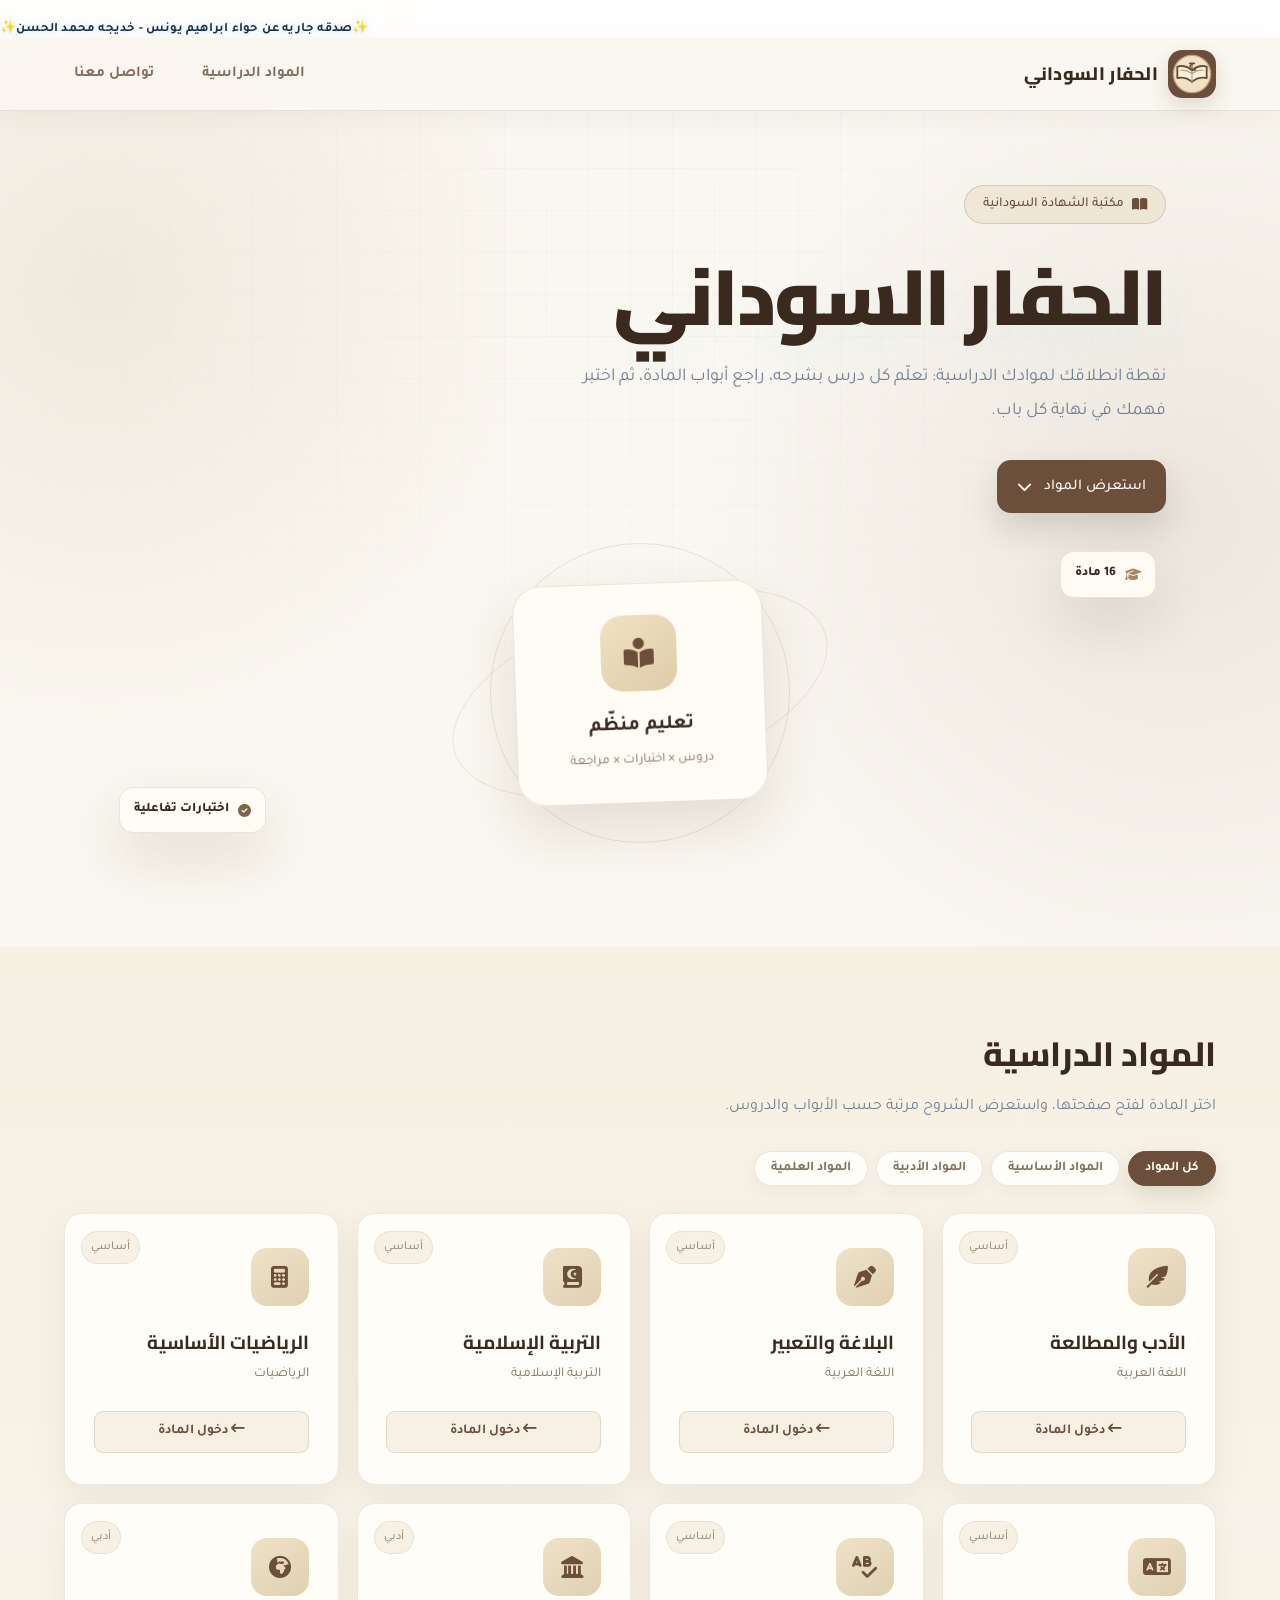
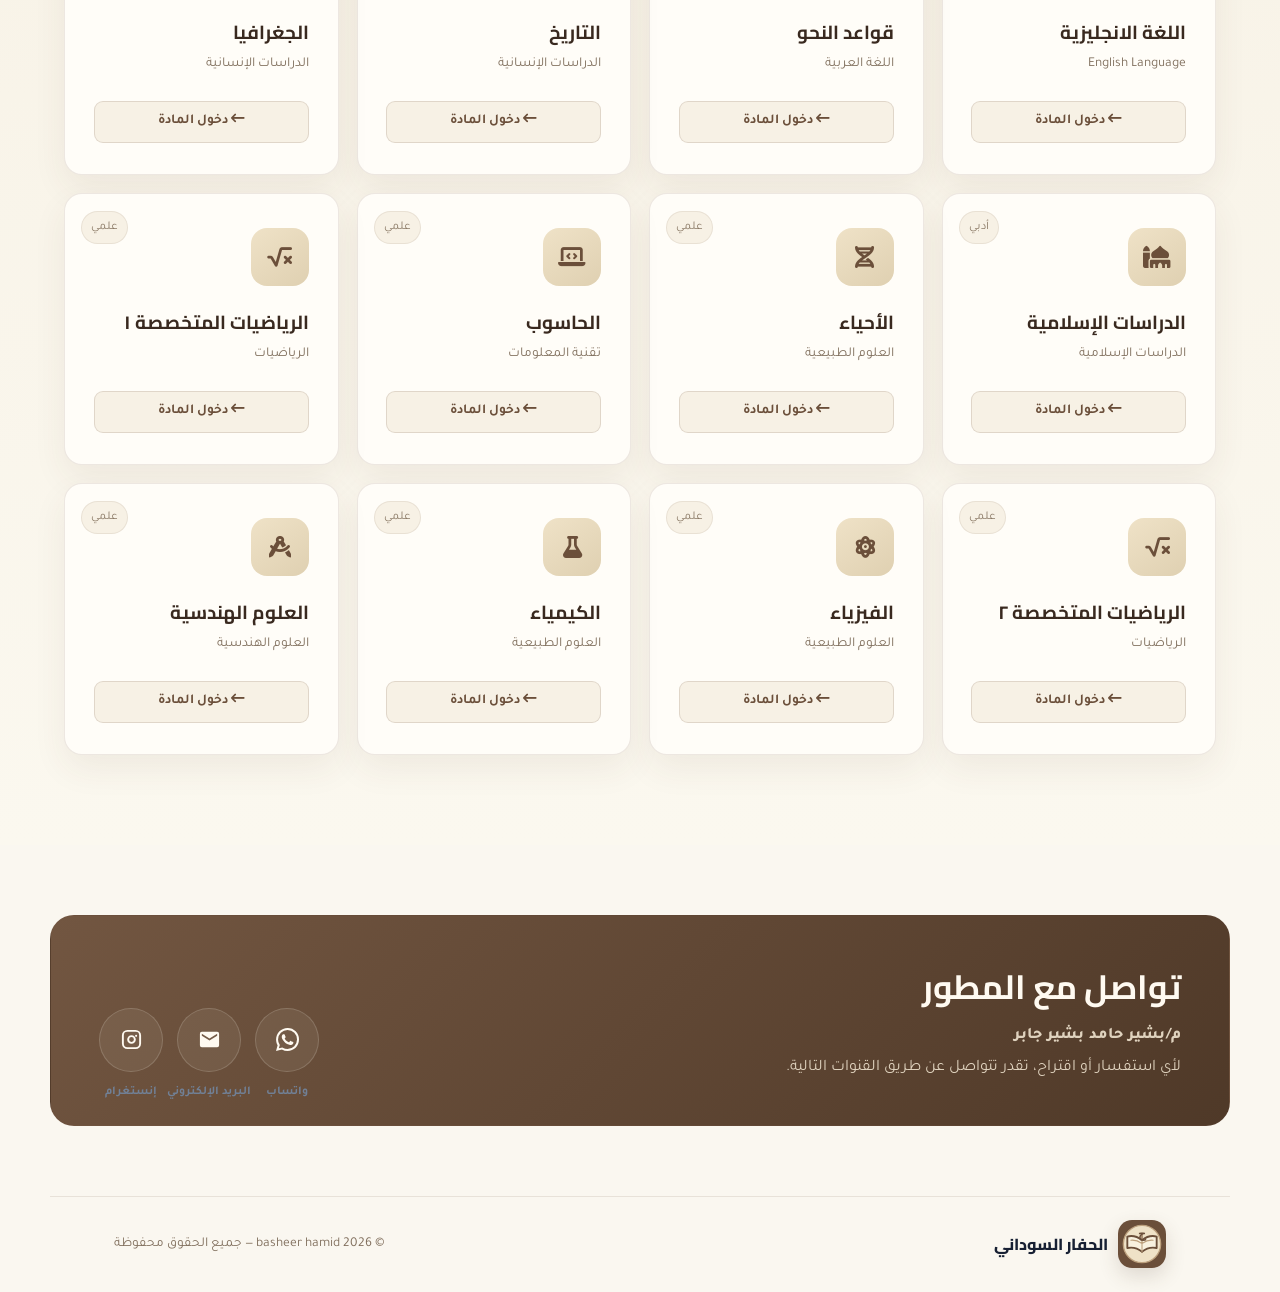
==== commit d3d17ba8: "Add files via upload" ====
--- a/index.html
+++ b/index.html
@@ -1,193 +1,196 @@
-<!doctype html>
-<html lang="ar" dir="rtl">
-<head>
-  <meta charset="UTF-8">
-  <meta name="viewport" content="width=device-width, initial-scale=1.0">
-  <meta name="theme-color" content="#eef5fb">
-  <title>الحفار السوداني | مكتبة الشهادة السودانية</title>
-  <link rel="icon" type="image/svg+xml" href="hafar-logo.svg">
-  <link rel="preconnect" href="https://fonts.googleapis.com">
-  <link rel="preconnect" href="https://fonts.gstatic.com" crossorigin>
-  <link href="https://fonts.googleapis.com/css2?family=Cairo:wght@400;600;700;800;900&family=Tajawal:wght@400;500;700&display=swap" rel="stylesheet">
-  <link rel="stylesheet" href="https://cdnjs.cloudflare.com/ajax/libs/font-awesome/6.5.1/css/all.min.css">
-  <link rel="stylesheet" href="styles.css">
-</head>
-<body>
-  <div class="grid-overlay" aria-hidden="true"></div>
-  <div class="announcement"><span>✨صدقه جاريه عن حواء ابراهيم يونس  - خديجه محمد الحسن✨</span></div>
-
-  <header class="navbar topbar">
-    <a class="brand" href="#" aria-label="الصفحة الرئيسية">
-      <img class="brand-logo" src="hafar-logo.svg" alt="" width="48" height="48">
-      <span>الحفار السوداني</span>
-    </a>
-    <div class="nav-actions">
-      <nav aria-label="التنقل الرئيسي">
-        <a href="#subjects">المواد الدراسية</a>
-        <a href="#contact">تواصل معنا</a>
-      </nav>
-    </div>
-  </header>
-
-  <main>
-    <section class="hero">
-      <div class="hero-content">
-        <span class="eyebrow"><i class="fa-solid fa-book-open"></i> مكتبة الشهادة السودانية</span>
-        <h1>الحفار السوداني</h1>
-        <p>نقطة انطلاقك لموادك الدراسية: تعلّم الدروس مرتبة في أبواب، ثم اختبر فهمك في نهاية كل باب.</p>
-        <a class="primary-button" href="#subjects"><span>استعرض المواد</span><i class="fa-solid fa-chevron-down"></i></a>
-      </div>
-      <div class="hero-showcase" aria-hidden="true">
-        <div class="showcase-orbit showcase-orbit-one"></div>
-        <div class="showcase-orbit showcase-orbit-two"></div>
-        <div class="showcase-card showcase-card-main">
-          <span class="showcase-icon"><i class="fa-solid fa-book-open-reader"></i></span>
-          <strong>تعليم منظّم</strong>
-          <small>دروس × اختبارات × مراجعة</small>
-        </div>
-        <div class="showcase-card showcase-card-top">
-          <i class="fa-solid fa-graduation-cap"></i>
-          <span>16 مادة</span>
-        </div>
-        <div class="showcase-card showcase-card-bottom">
-          <i class="fa-solid fa-circle-check"></i>
-          <span>اختبارات تفاعلية</span>
-        </div>
-      </div>
-    </section>
-
-    <section class="subjects-section" id="subjects">
-      <div class="section-heading">
-        <div class="section-head">
-          <h2>المواد الدراسية</h2>
-          <p>اختر المادة لعرض دروسها واختباراتها، من دون روابط لملفات PDF.</p>
-        </div>
-      </div>
-
-      <div class="filters" role="group" aria-label="تصنيف المواد">
-        <button class="filter active" type="button" data-filter="all">كل المواد</button>
-        <button class="filter" type="button" data-filter="basic">المواد الأساسية</button>
-        <button class="filter" type="button" data-filter="literary">المواد الأدبية</button>
-        <button class="filter" type="button" data-filter="science">المواد العلمية</button>
-      </div>
-
-      <div class="subject-grid" id="subjectGrid">
-        <article class="subject-card" data-category="basic" data-name="الأدب والمطالعة">
-          <div class="card-icon"><i class="fa-solid fa-feather-pointed"></i></div><span class="card-category">أساسي</span>
-          <h3>الأدب والمطالعة</h3><p>اللغة العربية</p>
-        </article>
-        <article class="subject-card" data-category="basic" data-name="البلاغة والتعبير">
-          <div class="card-icon"><i class="fa-solid fa-pen-nib"></i></div><span class="card-category">أساسي</span>
-          <h3>البلاغة والتعبير</h3><p>اللغة العربية</p>
-        </article>
-        <article class="subject-card" data-category="basic" data-name="التربية الإسلامية">
-          <div class="card-icon"><i class="fa-solid fa-book-quran"></i></div><span class="card-category">أساسي</span>
-          <h3>التربية الإسلامية</h3><p>التربية الإسلامية</p>
-        </article>
-        <article class="subject-card" data-category="basic" data-name="الرياضيات الأساسية">
-          <div class="card-icon"><i class="fa-solid fa-calculator"></i></div><span class="card-category">أساسي</span>
-          <h3>الرياضيات الأساسية</h3><p>الرياضيات</p>
-        </article>
-        <article class="subject-card" data-category="basic" data-name="اللغة الانجليزية English">
-          <div class="card-icon"><i class="fa-solid fa-language"></i></div><span class="card-category">أساسي</span>
-          <h3>اللغة الانجليزية</h3><p>English Language</p>
-        </article>
-        <article class="subject-card" data-category="basic" data-name="قواعد النحو">
-          <div class="card-icon"><i class="fa-solid fa-spell-check"></i></div><span class="card-category">أساسي</span>
-          <h3>قواعد النحو</h3><p>اللغة العربية</p>
-        </article>
-
-        <article class="subject-card" data-category="literary" data-name="التاريخ">
-          <div class="card-icon"><i class="fa-solid fa-landmark"></i></div><span class="card-category">أدبي</span>
-          <h3>التاريخ</h3><p>الدراسات الإنسانية</p>
-        </article>
-        <article class="subject-card" data-category="literary" data-name="الجغرافيا">
-          <div class="card-icon"><i class="fa-solid fa-earth-africa"></i></div><span class="card-category">أدبي</span>
-          <h3>الجغرافيا</h3><p>الدراسات الإنسانية</p>
-        </article>
-        <article class="subject-card" data-category="literary" data-name="الدراسات الإسلامية">
-          <div class="card-icon"><i class="fa-solid fa-mosque"></i></div><span class="card-category">أدبي</span>
-          <h3>الدراسات الإسلامية</h3><p>الدراسات الإسلامية</p>
-        </article>
-
-        <article class="subject-card" data-category="science" data-name="الأحياء Biology">
-          <div class="card-icon"><i class="fa-solid fa-dna"></i></div><span class="card-category">علمي</span>
-          <h3>الأحياء</h3><p>العلوم الطبيعية</p>
-        </article>
-        <article class="subject-card" data-category="science" data-name="الحاسوب Computer">
-          <div class="card-icon"><i class="fa-solid fa-laptop-code"></i></div><span class="card-category">علمي</span>
-          <h3>الحاسوب</h3><p>تقنية المعلومات</p>
-        </article>
-        <article class="subject-card" data-category="science" data-name="الرياضيات المتخصصة 1">
-          <div class="card-icon"><i class="fa-solid fa-square-root-variable"></i></div><span class="card-category">علمي</span>
-          <h3>الرياضيات المتخصصة ١</h3><p>الرياضيات</p>
-        </article>
-        <article class="subject-card" data-category="science" data-name="الرياضيات المتخصصة 2">
-          <div class="card-icon"><i class="fa-solid fa-square-root-variable"></i></div><span class="card-category">علمي</span>
-          <h3>الرياضيات المتخصصة ٢</h3><p>الرياضيات</p>
-        </article>
-        <article class="subject-card" data-category="science" data-name="الفيزياء Physics">
-          <div class="card-icon"><i class="fa-solid fa-atom"></i></div><span class="card-category">علمي</span>
-          <h3>الفيزياء</h3><p>العلوم الطبيعية</p>
-        </article>
-        <article class="subject-card" data-category="science" data-name="الكيمياء Chemistry">
-          <div class="card-icon"><i class="fa-solid fa-flask"></i></div><span class="card-category">علمي</span>
-          <h3>الكيمياء</h3><p>العلوم الطبيعية</p>
-        </article>
-        <article class="subject-card" data-category="science" data-name="العلوم الهندسية">
-          <div class="card-icon"><i class="fa-solid fa-compass-drafting"></i></div><span class="card-category">علمي</span>
-          <h3>العلوم الهندسية</h3><p>العلوم الهندسية</p>
-        </article>
-      </div>
-
-    </section>
-
-    <dialog class="study-dialog" id="studyDialog" aria-labelledby="studyTitle">
-      <div class="study-dialog-header">
-        <div>
-          <span class="eyebrow" id="studyMode">مراجعة المادة</span>
-          <h2 id="studyTitle"></h2>
-        </div>
-        <button class="study-close" id="closeStudyDialog" type="button" aria-label="إغلاق">×</button>
-      </div>
-      <div id="studyContent"></div>
-    </dialog>
-
-    <section class="contact" id="contact">
-      <div class="contact-copy">
-        <span class="eyebrow">نحن هنا لمساعدتك</span>
-        <h2>تواصل مع المطور</h2>
-        <p class="developer-name">م/بشير حامد بشير جابر</p>
-        <p>لأي استفسار أو اقتراح، تقدر تتواصل عن طريق القنوات التالية.</p>
-      </div>
-      <div class="contact-links" aria-label="قنوات التواصل">
-        <a class="contact-circle whatsapp" href="https://wa.me/qr/M4C46RFHPB55M1" target="_blank" rel="noopener" aria-label="واتساب" title="واتساب">
-          <svg viewBox="0 0 24 24" aria-hidden="true"><path d="M20.52 3.48A11.82 11.82 0 0 0 12.06 0C5.46 0 .08 5.38.08 12c0 2.11.55 4.18 1.6 6L.03 24l6.14-1.61A11.94 11.94 0 0 0 12.06 24C18.66 24 24 18.62 24 12a11.9 11.9 0 0 0-3.48-8.52Zm-8.46 18.4a9.92 9.92 0 0 1-5.05-1.38l-.36-.21-3.64.95.97-3.55-.24-.37A9.84 9.84 0 0 1 2.15 12 9.91 9.91 0 0 1 12.06 2.08 9.81 9.81 0 0 1 21.93 12a9.92 9.92 0 0 1-9.87 9.88Zm5.43-7.41c-.3-.15-1.77-.87-2.04-.97-.27-.1-.47-.15-.67.15-.2.3-.77.97-.94 1.17-.17.2-.35.22-.64.07-.3-.15-1.26-.46-2.4-1.48-.89-.79-1.49-1.77-1.66-2.07-.17-.3-.02-.46.13-.61.13-.13.3-.35.44-.52.15-.17.2-.3.3-.5.1-.2.05-.37-.02-.52-.08-.15-.67-1.61-.91-2.21-.24-.58-.49-.5-.67-.51h-.57c-.2 0-.52.08-.79.37-.27.3-1.04 1.02-1.04 2.48s1.07 2.88 1.21 3.08c.15.2 2.1 3.21 5.09 4.5.71.31 1.27.49 1.7.63.71.23 1.36.19 1.87.12.57-.08 1.77-.72 2.02-1.42.25-.69.25-1.29.17-1.42-.07-.13-.27-.2-.57-.35Z"/></svg>
-          <span>واتساب</span>
-        </a>
-        <a class="contact-circle email" href="mailto:b2s7eer@gmail.com" aria-label="البريد الإلكتروني: b2s7eer@gmail.com" title="البريد الإلكتروني">
-          <svg viewBox="0 0 24 24" aria-hidden="true"><path d="M20 4H4a2 2 0 0 0-2 2v12a2 2 0 0 0 2 2h16a2 2 0 0 0 2-2V6a2 2 0 0 0-2-2Zm0 4-8 5-8-5V6l8 5 8-5v2Z"/></svg>
-          <span>البريد الإلكتروني</span>
-        </a>
-        <a class="contact-circle instagram" href="https://www.instagram.com/bas7eer_1?avpt=ZDMxYXgwOW4zOGdu" target="_blank" rel="noopener" aria-label="إنستغرام" title="إنستغرام">
-          <svg viewBox="0 0 24 24" aria-hidden="true"><path d="M7.8 2h8.4A5.8 5.8 0 0 1 22 7.8v8.4a5.8 5.8 0 0 1-5.8 5.8H7.8A5.8 5.8 0 0 1 2 16.2V7.8A5.8 5.8 0 0 1 7.8 2Zm-.2 2A3.6 3.6 0 0 0 4 7.6v8.8A3.6 3.6 0 0 0 7.6 20h8.8a3.6 3.6 0 0 0 3.6-3.6V7.6A3.6 3.6 0 0 0 16.4 4H7.6Zm4.4 3.5a4.5 4.5 0 1 1 0 9 4.5 4.5 0 0 1 0-9Zm0 2a2.5 2.5 0 1 0 0 5 2.5 2.5 0 0 0 0-5Zm4.8-2.4a1.1 1.1 0 1 1 0 2.2 1.1 1.1 0 0 1 0-2.2Z"/></svg>
-          <span>إنستغرام</span>
-        </a>
-      </div>
-    </section>
-  </main>
-
-  <footer>
-    <div class="brand footer-brand"><img class="brand-logo" src="hafar-logo.svg" alt="" width="42" height="42"><span>الحفار السوداني</span></div>
-    <p>© 2026 basheer hamid — جميع الحقوق محفوظة</p>
-  </footer>
-
-  <script src="study-data.js"></script>
-  <script src="lesson-data.js"></script>
-  <script src="lesson-diagrams.js"></script>
-  <script src="poem-guides.js"></script>
-  <script src="surah-an-nur-data.js"></script>
-  <script src="surah-muhammad-data.js"></script>
-  <script src="script.js"></script>
-</body>
+<!doctype html>
+<html lang="ar" dir="rtl">
+<head>
+  <meta charset="UTF-8">
+  <meta name="viewport" content="width=device-width, initial-scale=1.0">
+  <meta name="theme-color" content="#eef5fb">
+  <title>الحفار السوداني | مكتبة الشهادة السودانية</title>
+  <link rel="icon" type="image/svg+xml" href="hafar-logo.svg">
+  <link rel="preconnect" href="https://fonts.googleapis.com">
+  <link rel="preconnect" href="https://fonts.gstatic.com" crossorigin>
+  <link href="https://fonts.googleapis.com/css2?family=Cairo:wght@400;600;700;800;900&family=Tajawal:wght@400;500;700&display=swap" rel="stylesheet">
+  <link rel="stylesheet" href="https://cdnjs.cloudflare.com/ajax/libs/font-awesome/6.5.1/css/all.min.css">
+  <link rel="stylesheet" href="styles.css">
+</head>
+<body>
+  <div class="grid-overlay" aria-hidden="true"></div>
+  <div class="announcement"><span>✨صدقه جاريه عن حواء ابراهيم يونس  - خديجه محمد الحسن✨</span></div>
+
+  <header class="navbar topbar">
+    <a class="brand" href="#" aria-label="الصفحة الرئيسية">
+      <img class="brand-logo" src="hafar-logo.svg" alt="" width="48" height="48">
+      <span>الحفار السوداني</span>
+    </a>
+    <div class="nav-actions">
+      <nav aria-label="التنقل الرئيسي">
+        <a href="#subjects">المواد الدراسية</a>
+        <a href="#contact">تواصل معنا</a>
+      </nav>
+    </div>
+  </header>
+
+  <main>
+    <section class="hero">
+      <div class="hero-content">
+        <span class="eyebrow"><i class="fa-solid fa-book-open"></i> مكتبة الشهادة السودانية</span>
+        <h1>الحفار السوداني</h1>
+        <p>نقطة انطلاقك لموادك الدراسية: تعلّم كل درس بشرحه، راجع أبواب المادة، ثم اختبر فهمك في نهاية كل باب.</p>
+        <a class="primary-button" href="#subjects"><span>استعرض المواد</span><i class="fa-solid fa-chevron-down"></i></a>
+      </div>
+      <div class="hero-showcase" aria-hidden="true">
+        <div class="showcase-orbit showcase-orbit-one"></div>
+        <div class="showcase-orbit showcase-orbit-two"></div>
+        <div class="showcase-card showcase-card-main">
+          <span class="showcase-icon"><i class="fa-solid fa-book-open-reader"></i></span>
+          <strong>تعليم منظّم</strong>
+          <small>دروس × اختبارات × مراجعة</small>
+        </div>
+        <div class="showcase-card showcase-card-top">
+          <i class="fa-solid fa-graduation-cap"></i>
+          <span>16 مادة</span>
+        </div>
+        <div class="showcase-card showcase-card-bottom">
+          <i class="fa-solid fa-circle-check"></i>
+          <span>اختبارات تفاعلية</span>
+        </div>
+      </div>
+    </section>
+
+    <section class="subjects-section" id="subjects">
+      <div class="section-heading">
+        <div class="section-head">
+          <h2>المواد الدراسية</h2>
+          <p>اختر المادة لفتح صفحتها، واستعرض الشروح مرتبة حسب الأبواب والدروس.</p>
+        </div>
+      </div>
+
+      <div class="filters" role="group" aria-label="تصنيف المواد">
+        <button class="filter active" type="button" data-filter="all">كل المواد</button>
+        <button class="filter" type="button" data-filter="basic">المواد الأساسية</button>
+        <button class="filter" type="button" data-filter="literary">المواد الأدبية</button>
+        <button class="filter" type="button" data-filter="science">المواد العلمية</button>
+      </div>
+
+      <div class="subject-grid" id="subjectGrid">
+        <article class="subject-card" data-category="basic" data-name="الأدب والمطالعة">
+          <div class="card-icon"><i class="fa-solid fa-feather-pointed"></i></div><span class="card-category">أساسي</span>
+          <h3>الأدب والمطالعة</h3><p>اللغة العربية</p>
+        </article>
+        <article class="subject-card" data-category="basic" data-name="البلاغة والتعبير">
+          <div class="card-icon"><i class="fa-solid fa-pen-nib"></i></div><span class="card-category">أساسي</span>
+          <h3>البلاغة والتعبير</h3><p>اللغة العربية</p>
+        </article>
+        <article class="subject-card" data-category="basic" data-name="التربية الإسلامية">
+          <div class="card-icon"><i class="fa-solid fa-book-quran"></i></div><span class="card-category">أساسي</span>
+          <h3>التربية الإسلامية</h3><p>التربية الإسلامية</p>
+        </article>
+        <article class="subject-card" data-category="basic" data-name="الرياضيات الأساسية">
+          <div class="card-icon"><i class="fa-solid fa-calculator"></i></div><span class="card-category">أساسي</span>
+          <h3>الرياضيات الأساسية</h3><p>الرياضيات</p>
+        </article>
+        <article class="subject-card" data-category="basic" data-name="اللغة الانجليزية English">
+          <div class="card-icon"><i class="fa-solid fa-language"></i></div><span class="card-category">أساسي</span>
+          <h3>اللغة الانجليزية</h3><p>English Language</p>
+        </article>
+        <article class="subject-card" data-category="basic" data-name="قواعد النحو">
+          <div class="card-icon"><i class="fa-solid fa-spell-check"></i></div><span class="card-category">أساسي</span>
+          <h3>قواعد النحو</h3><p>اللغة العربية</p>
+        </article>
+
+        <article class="subject-card" data-category="literary" data-name="التاريخ">
+          <div class="card-icon"><i class="fa-solid fa-landmark"></i></div><span class="card-category">أدبي</span>
+          <h3>التاريخ</h3><p>الدراسات الإنسانية</p>
+        </article>
+        <article class="subject-card" data-category="literary" data-name="الجغرافيا">
+          <div class="card-icon"><i class="fa-solid fa-earth-africa"></i></div><span class="card-category">أدبي</span>
+          <h3>الجغرافيا</h3><p>الدراسات الإنسانية</p>
+        </article>
+        <article class="subject-card" data-category="literary" data-name="الدراسات الإسلامية">
+          <div class="card-icon"><i class="fa-solid fa-mosque"></i></div><span class="card-category">أدبي</span>
+          <h3>الدراسات الإسلامية</h3><p>الدراسات الإسلامية</p>
+        </article>
+
+        <article class="subject-card" data-category="science" data-name="الأحياء Biology">
+          <div class="card-icon"><i class="fa-solid fa-dna"></i></div><span class="card-category">علمي</span>
+          <h3>الأحياء</h3><p>العلوم الطبيعية</p>
+        </article>
+        <article class="subject-card" data-category="science" data-name="الحاسوب Computer">
+          <div class="card-icon"><i class="fa-solid fa-laptop-code"></i></div><span class="card-category">علمي</span>
+          <h3>الحاسوب</h3><p>تقنية المعلومات</p>
+        </article>
+        <article class="subject-card" data-category="science" data-name="الرياضيات المتخصصة 1">
+          <div class="card-icon"><i class="fa-solid fa-square-root-variable"></i></div><span class="card-category">علمي</span>
+          <h3>الرياضيات المتخصصة ١</h3><p>الرياضيات</p>
+        </article>
+        <article class="subject-card" data-category="science" data-name="الرياضيات المتخصصة 2">
+          <div class="card-icon"><i class="fa-solid fa-square-root-variable"></i></div><span class="card-category">علمي</span>
+          <h3>الرياضيات المتخصصة ٢</h3><p>الرياضيات</p>
+        </article>
+        <article class="subject-card" data-category="science" data-name="الفيزياء Physics">
+          <div class="card-icon"><i class="fa-solid fa-atom"></i></div><span class="card-category">علمي</span>
+          <h3>الفيزياء</h3><p>العلوم الطبيعية</p>
+        </article>
+        <article class="subject-card" data-category="science" data-name="الكيمياء Chemistry">
+          <div class="card-icon"><i class="fa-solid fa-flask"></i></div><span class="card-category">علمي</span>
+          <h3>الكيمياء</h3><p>العلوم الطبيعية</p>
+        </article>
+        <article class="subject-card" data-category="science" data-name="العلوم الهندسية">
+          <div class="card-icon"><i class="fa-solid fa-compass-drafting"></i></div><span class="card-category">علمي</span>
+          <h3>العلوم الهندسية</h3><p>العلوم الهندسية</p>
+        </article>
+      </div>
+
+    </section>
+
+    <section class="study-page" id="studyPage" hidden aria-labelledby="studyTitle">
+      <div class="study-page-header">
+        <div>
+          <span class="eyebrow" id="studyMode">الأبواب والدروس</span>
+          <h1 id="studyTitle"></h1>
+        </div>
+        <div class="study-page-actions">
+          <a class="lesson-nav-button secondary" id="studyPdfLink" target="_blank" rel="noopener">الكتاب الدراسي PDF</a>
+          <button class="lesson-nav-button secondary" id="backToSubjects" type="button">العودة إلى المواد</button>
+        </div>
+      </div>
+      <div id="studyContent"></div>
+    </section>
+
+    <section class="contact" id="contact">
+      <div class="contact-copy">
+        <span class="eyebrow">نحن هنا لمساعدتك</span>
+        <h2>تواصل مع المطور</h2>
+        <p class="developer-name">م/بشير حامد بشير جابر</p>
+        <p>لأي استفسار أو اقتراح، تقدر تتواصل عن طريق القنوات التالية.</p>
+      </div>
+      <div class="contact-links" aria-label="قنوات التواصل">
+        <a class="contact-circle whatsapp" href="https://wa.me/qr/M4C46RFHPB55M1" target="_blank" rel="noopener" aria-label="واتساب" title="واتساب">
+          <svg viewBox="0 0 24 24" aria-hidden="true"><path d="M20.52 3.48A11.82 11.82 0 0 0 12.06 0C5.46 0 .08 5.38.08 12c0 2.11.55 4.18 1.6 6L.03 24l6.14-1.61A11.94 11.94 0 0 0 12.06 24C18.66 24 24 18.62 24 12a11.9 11.9 0 0 0-3.48-8.52Zm-8.46 18.4a9.92 9.92 0 0 1-5.05-1.38l-.36-.21-3.64.95.97-3.55-.24-.37A9.84 9.84 0 0 1 2.15 12 9.91 9.91 0 0 1 12.06 2.08 9.81 9.81 0 0 1 21.93 12a9.92 9.92 0 0 1-9.87 9.88Zm5.43-7.41c-.3-.15-1.77-.87-2.04-.97-.27-.1-.47-.15-.67.15-.2.3-.77.97-.94 1.17-.17.2-.35.22-.64.07-.3-.15-1.26-.46-2.4-1.48-.89-.79-1.49-1.77-1.66-2.07-.17-.3-.02-.46.13-.61.13-.13.3-.35.44-.52.15-.17.2-.3.3-.5.1-.2.05-.37-.02-.52-.08-.15-.67-1.61-.91-2.21-.24-.58-.49-.5-.67-.51h-.57c-.2 0-.52.08-.79.37-.27.3-1.04 1.02-1.04 2.48s1.07 2.88 1.21 3.08c.15.2 2.1 3.21 5.09 4.5.71.31 1.27.49 1.7.63.71.23 1.36.19 1.87.12.57-.08 1.77-.72 2.02-1.42.25-.69.25-1.29.17-1.42-.07-.13-.27-.2-.57-.35Z"/></svg>
+          <span>واتساب</span>
+        </a>
+        <a class="contact-circle email" href="mailto:b2s7eer@gmail.com" aria-label="البريد الإلكتروني: b2s7eer@gmail.com" title="البريد الإلكتروني">
+          <svg viewBox="0 0 24 24" aria-hidden="true"><path d="M20 4H4a2 2 0 0 0-2 2v12a2 2 0 0 0 2 2h16a2 2 0 0 0 2-2V6a2 2 0 0 0-2-2Zm0 4-8 5-8-5V6l8 5 8-5v2Z"/></svg>
+          <span>البريد الإلكتروني</span>
+        </a>
+        <a class="contact-circle instagram" href="https://www.instagram.com/bas7eer_1?avpt=ZDMxYXgwOW4zOGdu" target="_blank" rel="noopener" aria-label="إنستغرام" title="إنستغرام">
+          <svg viewBox="0 0 24 24" aria-hidden="true"><path d="M7.8 2h8.4A5.8 5.8 0 0 1 22 7.8v8.4a5.8 5.8 0 0 1-5.8 5.8H7.8A5.8 5.8 0 0 1 2 16.2V7.8A5.8 5.8 0 0 1 7.8 2Zm-.2 2A3.6 3.6 0 0 0 4 7.6v8.8A3.6 3.6 0 0 0 7.6 20h8.8a3.6 3.6 0 0 0 3.6-3.6V7.6A3.6 3.6 0 0 0 16.4 4H7.6Zm4.4 3.5a4.5 4.5 0 1 1 0 9 4.5 4.5 0 0 1 0-9Zm0 2a2.5 2.5 0 1 0 0 5 2.5 2.5 0 0 0 0-5Zm4.8-2.4a1.1 1.1 0 1 1 0 2.2 1.1 1.1 0 0 1 0-2.2Z"/></svg>
+          <span>إنستغرام</span>
+        </a>
+      </div>
+    </section>
+  </main>
+
+  <footer>
+    <div class="brand footer-brand"><img class="brand-logo" src="hafar-logo.svg" alt="" width="42" height="42"><span>الحفار السوداني</span></div>
+    <p>© 2026 basheer hamid — جميع الحقوق محفوظة</p>
+  </footer>
+
+  <script src="study-data.js"></script>
+  <script src="lesson-data.js"></script>
+  <script src="lesson-diagrams.js"></script>
+  <script src="poem-guides.js"></script>
+  <script src="surah-an-nur-data.js"></script>
+  <script src="surah-muhammad-data.js"></script>
+  <script src="script.js"></script>
+</body>
 </html>
--- a/styles.css
+++ b/styles.css
@@ -1,1988 +1,1978 @@
-:root {
-  --navy: #0b1220;
-  --navy-2: #111a2b;
-  --navy-3: #172238;
-  --gold: #f6b73c;
-  --gold-light: #ffd978;
-  --text: #f7f8fc;
-  --muted: #aeb7c8;
-  --card: #151f33;
-  --line: rgba(255, 255, 255, 0.08);
-}
-
-* { box-sizing: border-box; }
-html { scroll-behavior: smooth; }
-body {
-  margin: 0;
-  font-family: "Tajawal", Arial, sans-serif;
-  background: var(--navy);
-  color: var(--text);
-}
-
-.announcement {
-  height: 34px;
-  display: grid;
-  place-items: center;
-  background: #d99b2b;
-  color: #111827;
-  font-size: 13px;
-  font-weight: 800;
-  letter-spacing: .2px;
-}
-
-.navbar {
-  height: 78px;
-  max-width: 1180px;
-  margin: auto;
-  padding: 0 24px;
-  display: flex;
-  align-items: center;
-  justify-content: space-between;
-  border-bottom: 1px solid var(--line);
-}
-
-.brand {
-  display: flex;
-  align-items: center;
-  gap: 10px;
-  color: var(--text);
-  text-decoration: none;
-  font-size: 20px;
-  font-weight: 800;
-}
-
-.brand-mark {
-  width: 42px;
-  height: 42px;
-  display: grid;
-  place-items: center;
-  border: 2px solid var(--gold);
-  border-radius: 12px;
-  color: var(--gold);
-  font-size: 24px;
-  transform: rotate(-3deg);
-}
-
-.navbar nav { display: flex; gap: 34px; }
-.navbar nav a {
-  color: #dfe4ed;
-  text-decoration: none;
-  font-weight: 600;
-  font-size: 15px;
-  transition: color .2s;
-}
-.navbar nav a:hover { color: var(--gold); }
-.nav-actions {
-  display: flex;
-  align-items: center;
-  gap: 20px;
-}
-.theme-toggle {
-  width: 40px;
-  height: 40px;
-  display: inline-grid;
-  place-items: center;
-  flex: 0 0 auto;
-  border: 1px solid rgba(0,255,204,.3);
-  border-radius: 50%;
-  background: rgba(0,255,204,.06);
-  color: var(--gold);
-  font: inherit;
-  cursor: pointer;
-  transition: background .2s ease, transform .2s ease, color .2s ease;
-}
-.theme-toggle:hover {
-  transform: rotate(12deg);
-  background: rgba(0,255,204,.14);
-}
-.theme-toggle:focus-visible {
-  outline: 2px solid var(--gold);
-  outline-offset: 3px;
-}
-
-.hero {
-  max-width: 1180px;
-  min-height: 430px;
-  margin: auto;
-  padding: 72px 24px 68px;
-  display: grid;
-  grid-template-columns: 1fr 0.9fr;
-  align-items: center;
-  overflow: hidden;
-}
-
-.eyebrow {
-  display: inline-flex;
-  color: var(--gold);
-  font-size: 13px;
-  font-weight: 800;
-  letter-spacing: .7px;
-  margin-bottom: 12px;
-}
-
-.hero h1 {
-  margin: 0;
-  font-size: clamp(48px, 7vw, 74px);
-  line-height: 1.05;
-  letter-spacing: -2px;
-}
-.hero h1 span { color: var(--gold); }
-.hero p {
-  max-width: 590px;
-  color: var(--muted);
-  line-height: 1.9;
-  font-size: 17px;
-  margin: 22px 0 30px;
-}
-
-.primary-button, .contact-button {
-  display: inline-flex;
-  align-items: center;
-  gap: 20px;
-  background: var(--gold);
-  color: #111827;
-  text-decoration: none;
-  border-radius: 10px;
-  padding: 13px 18px 13px 22px;
-  font-weight: 800;
-  box-shadow: 0 12px 28px rgba(246,183,60,.12);
-  transition: transform .2s, background .2s;
-}
-.primary-button:hover, .contact-button:hover {
-  transform: translateY(-2px);
-  background: var(--gold-light);
-}
-.primary-button span { font-size: 20px; }
-
-.hero-art {
-  position: relative;
-  height: 290px;
-  display: grid;
-  place-items: center;
-}
-.hero-art::before {
-  content: "";
-  position: absolute;
-  width: 270px;
-  height: 270px;
-  border-radius: 50%;
-  background: radial-gradient(circle, rgba(246,183,60,.16), rgba(246,183,60,0) 68%);
-}
-.orbit {
-  position: absolute;
-  border: 1px solid rgba(246,183,60,.2);
-  border-radius: 50%;
-}
-.orbit-one { width: 250px; height: 250px; }
-.orbit-two { width: 330px; height: 140px; transform: rotate(-18deg); }
-.book-stack { position: relative; width: 220px; height: 180px; }
-.book {
-  position: absolute;
-  width: 148px;
-  height: 188px;
-  left: 36px;
-  top: 10px;
-  border: 2px solid rgba(255,255,255,.12);
-  border-radius: 8px 20px 20px 8px;
-  background: linear-gradient(135deg, #273757, #172238);
-  box-shadow: 0 24px 45px rgba(0,0,0,.28);
-}
-.book-one { transform: rotate(-12deg) translate(-28px, 8px); background: #1d2c49; }
-.book-two { transform: rotate(7deg) translate(18px, -4px); background: #293a5c; }
-.book-three {
-  width: 130px;
-  height: 176px;
-  left: 45px;
-  background: linear-gradient(135deg, #f6b73c, #d99526);
-  border: 0;
-  transform: rotate(-2deg);
-}
-.book-three::after {
-  content: "ح";
-  display: grid;
-  place-items: center;
-  height: 100%;
-  color: #172238;
-  font-size: 74px;
-  font-weight: 800;
-}
-.spark { position:absolute; color:var(--gold); font-size:24px; }
-.spark-one { right: 45px; top: 30px; }
-.spark-two { left: 55px; bottom: 35px; font-size: 15px; }
-
-.subjects-section {
-  background: #f4f6fa;
-  color: #182136;
-  padding: 76px max(24px, calc((100% - 1132px)/2)) 90px;
-}
-.section-heading {
-  display: flex;
-  justify-content: space-between;
-  align-items: end;
-  gap: 24px;
-  margin-bottom: 24px;
-}
-.section-heading h2, .contact h2 {
-  margin: 0;
-  font-size: 38px;
-}
-.section-heading p { color: #758096; margin: 6px 0 0; }
-.search-box {
-  width: 260px;
-  height: 46px;
-  display: flex;
-  align-items: center;
-  gap: 8px;
-  background: white;
-  border: 1px solid #dde3ed;
-  border-radius: 10px;
-  padding: 0 14px;
-  color: #8792a5;
-}
-.search-box input {
-  width: 100%;
-  border: 0;
-  outline: 0;
-  font-family: inherit;
-  color: #182136;
-  background: transparent;
-}
-
-.filters {
-  display: flex;
-  gap: 8px;
-  margin-bottom: 24px;
-  overflow-x: auto;
-  padding-bottom: 3px;
-}
-.filter {
-  border: 1px solid #dde3ed;
-  background: white;
-  color: #64718a;
-  border-radius: 30px;
-  padding: 8px 16px;
-  font-family: inherit;
-  font-weight: 700;
-  cursor: pointer;
-  white-space: nowrap;
-}
-.filter.active { background: #182136; color: white; border-color:#182136; }
-
-.subject-grid {
-  display: grid;
-  grid-template-columns: repeat(4, 1fr);
-  gap: 16px;
-}
-.subject-card {
-  position: relative;
-  min-height: 238px;
-  padding: 22px;
-  background: white;
-  border: 1px solid #e7ebf2;
-  border-radius: 14px;
-  box-shadow: 0 8px 24px rgba(24,33,54,.05);
-  transition: transform .2s, box-shadow .2s, border-color .2s;
-}
-.subject-card:hover {
-  transform: translateY(-5px);
-  border-color: #f0c66f;
-  box-shadow: 0 15px 32px rgba(24,33,54,.10);
-}
-.card-icon {
-  width: 58px;
-  height: 58px;
-  display: grid;
-  place-items: center;
-  background: #fff7e6;
-  color: #b27a14;
-  border-radius: 13px;
-  font-size: 23px;
-  font-weight: 800;
-  margin-bottom: 18px;
-}
-.card-category {
-  position: absolute;
-  left: 16px;
-  top: 17px;
-  color: #96a0b1;
-  font-size: 12px;
-  background: #f5f7fa;
-  border-radius: 20px;
-  padding: 5px 9px;
-}
-.subject-card h3 { margin: 0 0 5px; font-size: 19px; }
-.subject-card p { margin: 0; color: #8b96a8; font-size: 14px; }
-.subject-card a {
-  position: absolute;
-  right: 22px;
-  left: 22px;
-  bottom: 18px;
-  display: flex;
-  justify-content: space-between;
-  align-items: center;
-  color: #bd8217;
-  text-decoration: none;
-  font-weight: 800;
-  border-top: 1px solid #edf0f5;
-  padding-top: 12px;
-}
-.subject-card a b { font-size: 20px; }
-.empty-state { display:none; text-align:center; color:#758096; padding:30px; }
-
-.contact {
-  max-width: 1132px;
-  margin: 70px auto;
-  padding: 42px 48px;
-  display:flex;
-  justify-content:space-between;
-  align-items:center;
-  background: linear-gradient(135deg, #151f33, #1b2944);
-  border: 1px solid var(--line);
-  border-radius: 16px;
-}
-.contact p { color: var(--muted); margin: 5px 0 0; }
-.contact-links { display:flex; gap:14px; }
-.contact-circle {
-  width:72px;
-  height:72px;
-  border-radius:50%;
-  display:flex;
-  flex-direction:column;
-  align-items:center;
-  justify-content:center;
-  gap:3px;
-  color:#fff;
-  text-decoration:none;
-  border:1px solid var(--line);
-  transition:transform .2s, box-shadow .2s;
-}
-.contact-circle:hover { transform:translateY(-4px); box-shadow:0 12px 24px rgba(0,0,0,.18); }
-.contact-circle svg { width:25px; height:25px; fill:currentColor; }
-.contact-circle span { font-size:10px; font-weight:700; }
-.whatsapp { background:#1f9d55; }
-.instagram { background:linear-gradient(135deg,#7d42b5,#d13f87,#e7a23a); }
-.contact-button { background: transparent; color: var(--text); border:1px solid rgba(246,183,60,.45); }
-.contact-button span { color: var(--gold); }
-
-footer {
-  max-width: 1180px;
-  height: 100px;
-  margin: auto;
-  padding: 0 24px;
-  display:flex;
-  align-items:center;
-  justify-content:space-between;
-  border-top:1px solid var(--line);
-  color:#8994a8;
-}
-.footer-brand { font-size:16px; }
-.footer-brand .brand-mark { width:36px;height:36px;font-size:19px;border-radius:9px; }
-
-@media (max-width: 900px) {
-  .hero { grid-template-columns:1fr; }
-  .hero-art { display:none; }
-  .subject-grid { grid-template-columns:repeat(2,1fr); }
-  .section-heading { align-items:start; flex-direction:column; }
-  .search-box { width:100%; }
-}
-
-@media (max-width: 560px) {
-  .announcement { font-size:11px; }
-  .navbar { height:68px; padding:0 16px; }
-  .navbar nav { gap:14px; }
-  .navbar nav a { font-size:13px; }
-  .brand { font-size:16px; }
-  .brand-mark { width:36px;height:36px;font-size:20px; }
-  .hero { padding:52px 18px; min-height:390px; }
-  .hero h1 { font-size:44px; }
-  .hero p { font-size:15px; }
-  .subjects-section { padding:58px 16px 70px; }
-  .section-heading h2,.contact h2 { font-size:30px; }
-  .subject-grid { grid-template-columns:1fr; }
-  .subject-card { min-height:220px; }
-  .contact { margin:40px 16px; padding:30px 22px; align-items:flex-start; flex-direction:column; gap:24px; }
-  footer { height:auto; padding:24px 16px; gap:16px; flex-direction:column; }
-}
-
-/* Reference-inspired dark layout */
-:root {
-  --navy: #121212;
-  --navy-2: #1e1e1e;
-  --navy-3: #242424;
-  --gold: #00ffcc;
-  --gold-light: #33ffd9;
-  --text: #f2f2f2;
-  --muted: #9a9a9a;
-  --card: #1e1e1e;
-  --line: rgba(255,255,255,.08);
-  --green: #00b38f;
-}
-
-body {
-  position: relative;
-  min-height: 100vh;
-  line-height: 1.7;
-  background:
-    radial-gradient(circle at 15% 0%, rgba(0,255,204,.06), transparent 45%),
-    radial-gradient(circle at 85% 20%, rgba(0,179,143,.07), transparent 40%),
-    #121212;
-  color: #f2f2f2;
-  overflow-x: hidden;
-}
-
-h1, h2, h3, .brand { font-family: "Cairo", "Tajawal", sans-serif; }
-a { color: inherit; }
-::selection { background: #00ffcc; color: #0a0a0a; }
-
-.grid-overlay {
-  position: fixed;
-  inset: 0;
-  z-index: 0;
-  pointer-events: none;
-  background-image:
-    linear-gradient(rgba(255,255,255,.025) 1px, transparent 1px),
-    linear-gradient(90deg, rgba(255,255,255,.025) 1px, transparent 1px);
-  background-size: 42px 42px;
-  mask-image: radial-gradient(circle at 50% 30%, #000, transparent 75%);
-}
-
-.announcement {
-  position: relative;
-  z-index: 2;
-  height: 50px;
-  display: block;
-  overflow: hidden;
-  border-bottom: 1px solid rgba(0,255,204,.2);
-  background: rgba(18,18,18,.85);
-  color: #fff;
-  backdrop-filter: blur(10px);
-  font-size: 16px;
-}
-.announcement span {
-  position: absolute;
-  top: 50%;
-  left: 0;
-  white-space: nowrap;
-  font-weight: 700;
-  text-shadow: 0 0 8px rgba(0,255,204,.4);
-  animation: banner-scroll 25s linear infinite;
-}
-@keyframes banner-scroll {
-  from { transform: translate3d(-100%, -50%, 0); }
-  to { transform: translate3d(100vw, -50%, 0); }
-}
-
-.navbar.topbar {
-  position: sticky;
-  top: 0;
-  z-index: 50;
-  width: 100%;
-  height: auto;
-  max-width: none;
-  padding: 14px 6%;
-  background: rgba(18,18,18,.78);
-  border-bottom: 1px solid var(--line);
-  backdrop-filter: blur(14px);
-}
-.navbar .brand {
-  display: block;
-  color: #fff;
-  font-family: "Cairo", sans-serif;
-  font-size: 1.35rem;
-  font-weight: 800;
-  letter-spacing: .3px;
-}
-.navbar nav { gap: 0; }
-.navbar nav a {
-  margin-inline-start: 28px;
-  color: var(--muted);
-  font-size: .95rem;
-}
-.navbar nav a:hover { color: var(--gold); }
-
-main { position: relative; z-index: 1; }
-.hero {
-  display: block;
-  max-width: 900px;
-  min-height: 0;
-  margin: 0 auto;
-  padding: 8rem 6% 5rem;
-  text-align: center;
-}
-.hero-content { max-width: 760px; margin: auto; }
-.hero .eyebrow {
-  display: inline-flex;
-  align-items: center;
-  gap: 8px;
-  padding: 7px 18px;
-  margin: 0 0 2rem;
-  border: 1px solid rgba(0,255,204,.35);
-  border-radius: 999px;
-  background: rgba(0,255,204,.05);
-  color: var(--gold);
-  font-size: .85rem;
-  font-weight: 500;
-  letter-spacing: 0;
-}
-.hero h1 {
-  margin: 0 0 1.4rem;
-  font-size: clamp(1.7rem, 5vw, 2.6rem);
-  font-weight: 900;
-  line-height: 1.35;
-  letter-spacing: 0;
-}
-.hero h1 span {
-  color: transparent;
-  background: linear-gradient(90deg, #00ffcc, #00b38f);
-  background-clip: text;
-  -webkit-background-clip: text;
-}
-.hero h1 { color: #fff; }
-.hero p {
-  max-width: 620px;
-  margin: 0 auto 2rem;
-  color: var(--muted);
-  font-size: 1.08rem;
-}
-.hero .primary-button {
-  display: inline-flex;
-  flex-direction: column;
-  gap: 5px;
-  padding: 0;
-  background: transparent;
-  box-shadow: none;
-  color: var(--muted);
-  font-size: .9rem;
-  font-weight: 500;
-}
-.hero .primary-button:hover {
-  transform: none;
-  background: transparent;
-  color: var(--gold);
-}
-.hero .primary-button i {
-  color: var(--gold);
-  animation: cue-bob 1.8s ease-in-out infinite;
-}
-@keyframes cue-bob {
-  0%, 100% { transform: translateY(0); }
-  50% { transform: translateY(6px); }
-}
-
-.subjects-section {
-  padding: 2rem 6% 5rem;
-  background: transparent;
-  color: var(--text);
-}
-.section-heading {
-  display: block;
-  max-width: 680px;
-  margin: 0 auto 2.2rem;
-  text-align: center;
-}
-.section-heading .section-head { margin: 0 auto; }
-.section-heading h2 {
-  margin: 0 0 .7rem;
-  font-size: clamp(1.5rem, 3vw, 2.1rem);
-  font-weight: 800;
-}
-.section-heading p { color: var(--muted); font-size: 1rem; }
-.search-box {
-  width: min(100%, 380px);
-  margin: 22px auto 0;
-  background: var(--navy-2);
-  border-color: var(--line);
-  color: var(--muted);
-}
-.search-box input { color: var(--text); }
-.search-box input::placeholder { color: #777; }
-.filters {
-  display: flex;
-  flex-flow: row wrap;
-  justify-content: center;
-  align-items: center;
-  gap: 8px;
-  margin: 0 auto 1.7rem;
-  overflow: visible;
-  padding: 0;
-}
-.filter {
-  border-color: var(--line);
-  background: var(--navy-2);
-  color: var(--muted);
-}
-.filter.active {
-  border-color: rgba(0,255,204,.4);
-  background: rgba(0,255,204,.1);
-  color: var(--gold);
-}
-
-.subject-grid {
-  max-width: 1200px;
-  margin: 0 auto;
-  grid-template-columns: repeat(3, minmax(0, 1fr));
-  gap: 1.5rem;
-}
-.subject-card {
-  min-height: 288px;
-  padding: 2.1rem 1.8rem 1.8rem;
-  align-items: center;
-  text-align: center;
-  overflow: hidden;
-  background: var(--navy-2);
-  border: 1px solid var(--line);
-  border-radius: 18px;
-  box-shadow: none;
-  color: var(--text);
-}
-.subject-card::before {
-  content: "";
-  position: absolute;
-  inset: 0;
-  border-radius: inherit;
-  padding: 1px;
-  background: linear-gradient(135deg, transparent 40%, rgba(0,255,204,.5), transparent 70%);
-  -webkit-mask: linear-gradient(#fff 0 0) content-box, linear-gradient(#fff 0 0);
-  -webkit-mask-composite: xor;
-  mask-composite: exclude;
-  opacity: 0;
-  pointer-events: none;
-  transition: opacity .35s ease;
-}
-.subject-card:hover {
-  transform: translateY(-6px);
-  border-color: rgba(0,255,204,.4);
-  background: linear-gradient(180deg, #242424, #1e1e1e);
-  box-shadow: 0 18px 40px -18px rgba(0,255,204,.25);
-}
-.subject-card:hover::before { opacity: 1; }
-.card-icon {
-  width: 74px;
-  height: 74px;
-  margin: 0 0 1.2rem;
-  border: 1px solid rgba(0,255,204,.18);
-  border-radius: 20px;
-  background: rgba(0,255,204,.06);
-  color: var(--gold);
-  font-size: 1.8rem;
-  transition: background .35s ease, transform .35s ease;
-}
-.subject-card:hover .card-icon {
-  transform: scale(1.06) rotate(-4deg);
-  background: rgba(0,255,204,.12);
-}
-.card-icon i { color: var(--gold); }
-.card-category { display: none; }
-.subject-card h3 {
-  min-height: 2.7em;
-  margin: 0 0 .35rem;
-  color: var(--text);
-  font-size: 1.18rem;
-  font-weight: 700;
-  justify-content: center;
-}
-.subject-card p {
-  margin: 0 0 1.5rem;
-  color: var(--muted);
-  font-size: .85rem;
-}
-.subject-card a {
-  position: static;
-  width: 100%;
-  min-height: 46px;
-  margin-top: auto;
-  padding: .7rem 1rem;
-  justify-content: center;
-  gap: 8px;
-  border: 1px solid transparent;
-  border-radius: 10px;
-  background: var(--gold);
-  color: #0a0a0a;
-  font-size: .92rem;
-  font-weight: 700;
-  transition: all .25s ease;
-}
-.subject-card a:hover {
-  background: #33ffd9;
-  box-shadow: 0 0 22px rgba(0,255,204,.35);
-}
-.subject-card a i { font-size: .9rem; }
-.empty-state { color: var(--muted); }
-
-.contact {
-  display: block;
-  max-width: none;
-  margin: 0;
-  padding: 2rem 6% 2.8rem;
-  border: 0;
-  border-radius: 0;
-  background: transparent;
-  text-align: center;
-}
-.contact-copy .eyebrow { display: none; }
-.contact h2 {
-  margin: 0 0 .5rem;
-  font-size: clamp(1.5rem, 3vw, 2.1rem);
-}
-.contact p { color: var(--muted); }
-.contact-links {
-  justify-content: center;
-  gap: 1.6rem;
-  margin-top: 2.4rem;
-}
-.contact-circle {
-  position: relative;
-  width: 64px;
-  height: 64px;
-  border: 1px solid var(--line);
-  background: var(--navy-2);
-  color: var(--text);
-  transition: transform .3s ease, border-color .3s ease, color .3s ease;
-}
-.contact-circle::after {
-  content: "";
-  position: absolute;
-  inset: -6px;
-  border: 1px solid var(--gold);
-  border-radius: 50%;
-  opacity: 0;
-  transform: scale(.85);
-  transition: all .3s ease;
-}
-.contact-circle:hover {
-  transform: translateY(-5px);
-  border-color: rgba(0,255,204,.4);
-  color: var(--gold);
-  box-shadow: none;
-}
-.contact-circle:hover::after { opacity: .55; transform: scale(1); }
-.contact-circle svg { width: 23px; height: 23px; fill: currentColor; }
-.contact-circle span {
-  position: absolute;
-  bottom: -2rem;
-  color: var(--muted);
-  font-size: .75rem;
-  white-space: nowrap;
-}
-.whatsapp, .instagram { background: var(--navy-2); }
-
-footer {
-  position: relative;
-  z-index: 1;
-  display: block;
-  max-width: none;
-  height: auto;
-  margin: 0;
-  padding: 2.2rem 6% 1.8rem;
-  border-top: 1px solid var(--line);
-  color: var(--muted);
-  text-align: center;
-  font-size: .85rem;
-}
-footer .footer-brand { display: none; }
-footer p { margin: 0; }
-
-@media (max-width: 1024px) {
-  .subject-grid { grid-template-columns: repeat(2, minmax(0, 1fr)); }
-}
-@media (max-width: 768px) {
-  .navbar nav { display: none; }
-  .hero { padding: 6rem 6% 4rem; }
-  .subjects-section { padding: 1.5rem 6% 3.5rem; }
-  .subject-grid { grid-template-columns: 1fr; }
-  .subject-card { width: 100%; }
-  .filters { justify-content: flex-start; }
-  .contact-links { gap: 2.4rem; }
-  .contact { padding: 1.5rem 6% 3.5rem; }
-}
-@media (prefers-reduced-motion: reduce) {
-  *, *::before, *::after { animation: none !important; transition: none !important; }
-}
-
-body[data-theme="light"] {
-  --gold: #62aef5;
-  --gold-light: #8bc7ff;
-  --text: #19324a;
-  --muted: #6b8196;
-  --navy-2: #fff;
-  --line: rgba(59,130,196,.16);
-  color: #19324a;
-  background:
-    radial-gradient(circle at 15% 0%, rgba(98,174,245,.14), transparent 45%),
-    radial-gradient(circle at 85% 20%, rgba(139,199,255,.2), transparent 40%),
-    #f7fbff;
-}
-body[data-theme="light"] .grid-overlay {
-  background-image:
-    linear-gradient(rgba(42,104,161,.035) 1px, transparent 1px),
-    linear-gradient(90deg, rgba(42,104,161,.035) 1px, transparent 1px);
-}
-body[data-theme="light"] .announcement {
-  background: rgba(255,255,255,.88);
-  border-bottom-color: rgba(98,174,245,.25);
-  color: #19324a;
-}
-body[data-theme="light"] .announcement span { text-shadow: 0 0 8px rgba(98,174,245,.3); }
-body[data-theme="light"] .navbar.topbar { background: rgba(255,255,255,.82); }
-body[data-theme="light"] .navbar .brand { color: #19324a; }
-body[data-theme="light"] .navbar nav a { color: #6b8196; }
-body[data-theme="light"] .navbar nav a:hover { color: #438fd4; }
-body[data-theme="light"] .hero .eyebrow {
-  border-color: rgba(98,174,245,.4);
-  background: rgba(98,174,245,.08);
-}
-body[data-theme="light"] .hero h1 { color: #19324a; }
-body[data-theme="light"] .search-box input { color: #19324a; }
-body[data-theme="light"] .search-box input::placeholder { color: #89939d; }
-body[data-theme="light"] .filter.active {
-  border-color: rgba(67,143,212,.35);
-  background: rgba(98,174,245,.12);
-  color: #357fbd;
-}
-body[data-theme="light"] .subject-card:hover {
-  border-color: rgba(67,143,212,.4);
-  background: linear-gradient(180deg, #fff, #f1f8ff);
-  box-shadow: 0 18px 40px -18px rgba(67,143,212,.22);
-}
-body[data-theme="light"] .subject-card::before {
-  background: linear-gradient(135deg, transparent 40%, rgba(98,174,245,.4), transparent 70%);
-}
-body[data-theme="light"] .card-icon {
-  border-color: rgba(67,143,212,.2);
-  background: rgba(98,174,245,.1);
-  color: #438fd4;
-}
-body[data-theme="light"] .card-icon i { color: #438fd4; }
-body[data-theme="light"] .subject-card a {
-  background: #8bc7ff;
-  color: #19324a;
-}
-body[data-theme="light"] .subject-card a:hover {
-  background: #62aef5;
-  box-shadow: 0 0 22px rgba(67,143,212,.25);
-}
-body[data-theme="light"] .contact-circle { background: #fff; }
-body[data-theme="light"] .theme-toggle {
-  border-color: rgba(67,143,212,.3);
-  background: rgba(98,174,245,.1);
-  color: #357fbd;
-}
-body[data-theme="light"] .theme-toggle:hover { background: rgba(98,174,245,.2); }
-body[data-theme="light"] footer { border-top-color: rgba(59,130,196,.16); }
-
-.study-actions {
-  display: flex;
-  width: 100%;
-  margin-top: .8rem;
-}
-.study-action {
-  width: 100%;
-  min-height: 42px;
-  padding: .55rem .65rem;
-  border: 1px solid rgba(0,255,204,.28);
-  border-radius: 9px;
-  background: rgba(0,255,204,.06);
-  color: var(--gold);
-  font: inherit;
-  font-size: .85rem;
-  font-weight: 700;
-  cursor: pointer;
-  transition: background .2s ease, transform .2s ease;
-}
-.study-action:hover { transform: translateY(-2px); background: rgba(0,255,204,.13); }
-
-.chapter-quiz-button {
-  min-height: 42px;
-  margin: 4px 14px 14px;
-  padding: .55rem 1rem;
-  border: 1px solid rgba(0,255,204,.35);
-  border-radius: 9px;
-  background: var(--gold);
-  color: #09221e;
-  font: inherit;
-  font-weight: 800;
-  cursor: pointer;
-}
-.chapter-quiz-button:hover { filter: brightness(1.08); }
-
-.study-dialog {
-  width: min(680px, calc(100% - 28px));
-  max-width: 680px;
-  max-height: min(82vh, 760px);
-  padding: clamp(20px, 4vw, 34px);
-  overflow: auto;
-  border: 1px solid var(--line);
-  border-radius: 18px;
-  background: #1e1e1e;
-  color: var(--text);
-  box-shadow: 0 24px 80px rgba(0,0,0,.38);
-}
-.study-dialog[open] { animation: study-dialog-in .18s ease-out; }
-@keyframes study-dialog-in {
-  from { opacity: 0; transform: translateY(8px) scale(.99); }
-  to { opacity: 1; transform: translateY(0) scale(1); }
-}
-.study-dialog::backdrop { background: rgba(0,0,0,.68); backdrop-filter: blur(4px); }
-.study-dialog-header {
-  display: flex;
-  align-items: flex-start;
-  justify-content: space-between;
-  gap: 20px;
-  padding-bottom: 18px;
-  margin-bottom: 18px;
-  border-bottom: 1px solid var(--line);
-}
-.study-dialog-header .eyebrow { margin-bottom: 3px; }
-.study-dialog-header h2 { font-size: 1.45rem; }
-.study-close {
-  width: 38px;
-  height: 38px;
-  flex: 0 0 auto;
-  border: 1px solid var(--line);
-  border-radius: 50%;
-  background: transparent;
-  color: var(--muted);
-  font-size: 25px;
-  line-height: 1;
-  cursor: pointer;
-}
-.study-close:hover { color: var(--text); border-color: var(--gold); }
-.summary-list { display: grid; gap: 12px; padding: 0 22px 0 0; margin: 0; }
-.summary-list li { padding-inline-start: 4px; color: var(--muted); line-height: 1.8; }
-.summary-note { margin-top: 20px; color: var(--muted); font-size: .88rem; }
-.quiz-progress { color: var(--muted); font-size: .9rem; margin-bottom: 12px; }
-.quiz-question { margin: 0 0 16px; font-size: 1.15rem; line-height: 1.65; }
-.quiz-options { display: grid; gap: 9px; }
-.quiz-option {
-  display: flex;
-  align-items: flex-start;
-  gap: 10px;
-  padding: 12px 14px;
-  border: 1px solid var(--line);
-  border-radius: 10px;
-  background: rgba(255,255,255,.025);
-  color: var(--text);
-  text-align: right;
-  font: inherit;
-  cursor: pointer;
-}
-.quiz-option:hover:not(:disabled) { border-color: rgba(0,255,204,.4); }
-.quiz-option:disabled { cursor: default; }
-.quiz-option.correct { border-color: #00c98d; background: rgba(0,201,141,.1); }
-.quiz-option.incorrect { border-color: #ff6875; background: rgba(255,104,117,.1); }
-.quiz-feedback { min-height: 28px; margin-top: 12px; color: var(--muted); }
-.quiz-feedback.correct { color: #00d9a0; }
-.quiz-feedback.incorrect { color: #ff7b86; }
-.quiz-controls { display: flex; justify-content: space-between; gap: 12px; margin-top: 14px; }
-.quiz-button {
-  min-height: 44px;
-  padding: 10px 18px;
-  border: 1px solid rgba(0,255,204,.35);
-  border-radius: 9px;
-  background: var(--gold);
-  color: #09221e;
-  font: inherit;
-  font-weight: 800;
-  cursor: pointer;
-}
-.quiz-button:disabled { opacity: .48; cursor: not-allowed; }
-.quiz-button.secondary { background: transparent; color: var(--text); border-color: var(--line); }
-.quiz-result { text-align: center; padding: 18px 0; }
-.quiz-result-score { margin: 10px 0; color: var(--gold); font-size: 2rem; font-weight: 900; }
-
-body[data-theme="light"] .study-dialog {
-  background: #fff;
-  box-shadow: 0 24px 80px rgba(25,70,110,.2);
-}
-body[data-theme="light"] .study-dialog::backdrop { background: rgba(25,55,85,.42); }
-body[data-theme="light"] .study-action {
-  border-color: rgba(67,143,212,.28);
-  background: rgba(98,174,245,.09);
-  color: #357fbd;
-}
-body[data-theme="light"] .study-action:hover { background: rgba(98,174,245,.18); }
-body[data-theme="light"] .chapter-quiz-button {
-  border-color: #62aef5;
-  background: #8bc7ff;
-  color: #19324a;
-}
-body[data-theme="light"] .quiz-option { background: #f7fbff; }
-body[data-theme="light"] .quiz-option:hover:not(:disabled) { border-color: rgba(67,143,212,.48); }
-body[data-theme="light"] .quiz-button { border-color: #62aef5; background: #8bc7ff; color: #19324a; }
-body[data-theme="light"] .quiz-button.secondary { background: transparent; color: var(--text); border-color: var(--line); }
-
-.lesson-chapter + .lesson-chapter { margin-top: 24px; }
-.lesson-chapter > h3 {
-  margin: 0 0 14px;
-  padding: 10px 13px;
-  border-right: 3px solid var(--gold);
-  border-radius: 0 8px 8px 0;
-  background: rgba(0,255,204,.06);
-  color: var(--text);
-  font-size: 1.08rem;
-}
-.lesson-entry {
-  display: flex;
-  width: calc(100% - 28px);
-  min-height: 54px;
-  align-items: center;
-  justify-content: space-between;
-  gap: 12px;
-  margin: 0 14px 10px;
-  padding: 11px 14px;
-  border: 1px solid var(--line);
-  border-radius: 10px;
-  background: rgba(255,255,255,.025);
-  color: var(--text);
-  text-align: right;
-  font: inherit;
-  cursor: pointer;
-  transition: border-color .2s ease, background .2s ease;
-}
-.lesson-entry:hover { border-color: rgba(0,255,204,.42); background: rgba(0,255,204,.06); }
-.lesson-entry-name { font-weight: 700; }
-.lesson-entry-action { flex: 0 0 auto; color: var(--gold); font-size: .85rem; }
-.poem-guide-note { margin: 0 14px 12px; color: var(--muted); line-height: 1.8; }
-.poem-vocabulary { margin: 0; padding: 0; list-style: none; }
-.poem-vocabulary li { padding: 9px 0; border-bottom: 1px solid var(--line); line-height: 1.8; }
-.poem-vocabulary li:last-child { border-bottom: 0; }
-.poem-vocabulary strong { color: var(--text); }
-.surah-reading-note { margin: -8px 0 18px; color: var(--muted); text-align: center; }
-.surah-basmalah { margin: 0 0 16px; color: var(--gold); font-family: "Amiri", "Times New Roman", serif; font-size: 1.5rem; text-align: center; }
-.surah-verses { margin: 0; color: var(--text); font-family: "Amiri", "Times New Roman", serif; font-size: clamp(1.2rem, 2.5vw, 1.55rem); line-height: 2.25; text-align: justify; text-align-last: right; }
-.surah-verse-number { display: inline-block; margin: 0 6px; color: var(--gold); font-size: .78em; white-space: nowrap; }
-.lesson-progress { margin: 0 0 12px; color: var(--muted); font-size: .9rem; }
-.lesson-view {
-  padding: clamp(16px, 3vw, 24px);
-  border: 1px solid var(--line);
-  border-radius: 12px;
-  background: rgba(255,255,255,.025);
-}
-.lesson-view-chapter { margin: 0 0 8px; color: var(--gold); font-size: .9rem; }
-.lesson-view > h3 { margin: 0 0 18px; font-size: 1.3rem; line-height: 1.6; }
-.lesson-explanation h4 { margin: 0 0 8px; font-size: 1rem; }
-.lesson-explanation p { margin: 0; color: var(--muted); line-height: 2; white-space: pre-line; }
-.lesson-expanded { padding-top: 16px; margin-top: 16px; border-top: 1px solid var(--line); }
-.lesson-illustration {
-  max-width: 720px;
-  margin: 22px auto 0;
-  padding: 14px;
-  border: 1px solid var(--line);
-  border-radius: 12px;
-  background: rgba(255,255,255,.025);
-}
-.lesson-illustration-diagram { overflow-x: auto; }
-.lesson-diagram-svg { display: block; width: 100%; min-width: 460px; height: auto; }
-.lesson-illustration figcaption { margin-top: 10px; color: var(--muted); font-size: .9rem; line-height: 1.8; text-align: center; }
-.diagram-box { fill: var(--card); stroke: var(--gold); stroke-width: 2; }
-.diagram-box-soft { fill: rgba(246,183,60,.12); }
-.diagram-label { fill: var(--text); font: 700 17px "Tajawal", Arial, sans-serif; text-anchor: middle; direction: rtl; }
-.diagram-small { fill: var(--muted); font: 500 14px "Tajawal", Arial, sans-serif; text-anchor: middle; direction: rtl; }
-.diagram-line, .diagram-axis { fill: none; stroke: var(--muted); stroke-width: 2; }
-.diagram-arrow { fill: none; stroke: var(--gold); stroke-width: 3; stroke-linecap: round; stroke-linejoin: round; }
-.diagram-dot { fill: var(--gold); stroke: var(--card); stroke-width: 2; }
-.diagram-dot-highlight, .diagram-plate { fill: rgba(246,183,60,.2); stroke: var(--gold); stroke-width: 3; }
-.diagram-ring { fill: rgba(246,183,60,.1); stroke: var(--gold); stroke-width: 2; }
-.diagram-curve, .diagram-tangent, .diagram-tree, .diagram-root { fill: none; stroke: var(--gold); stroke-width: 3; stroke-linecap: round; }
-.diagram-area { fill: rgba(246,183,60,.2); stroke: none; }
-.diagram-area-soft { fill: rgba(246,183,60,.12); stroke: none; }
-.diagram-leaf { fill: rgba(80,190,120,.35); stroke: var(--gold); stroke-width: 2; }
-.lesson-controls {
-  display: flex;
-  flex-wrap: wrap;
-  justify-content: space-between;
-  gap: 10px;
-  margin-top: 16px;
-}
-.lesson-nav-button {
-  min-height: 42px;
-  padding: 9px 14px;
-  border: 1px solid rgba(0,255,204,.35);
-  border-radius: 9px;
-  background: var(--gold);
-  color: #09221e;
-  font: inherit;
-  font-weight: 700;
-  cursor: pointer;
-}
-.lesson-nav-button:disabled { opacity: .48; cursor: not-allowed; }
-.lesson-nav-button.secondary { background: transparent; color: var(--text); border-color: var(--line); }
-body[data-theme="light"] .lesson-chapter > h3 { background: rgba(98,174,245,.12); }
-body[data-theme="light"] .lesson-entry { background: #f7fbff; }
-body[data-theme="light"] .lesson-entry:hover { border-color: rgba(67,143,212,.48); background: rgba(98,174,245,.12); }
-body[data-theme="light"] .lesson-nav-button { border-color: #62aef5; background: #8bc7ff; color: #19324a; }
-body[data-theme="light"] .lesson-nav-button.secondary { background: transparent; color: var(--text); border-color: var(--line); }
-
-/* Modern vibrant redesign */
-:root {
-  --gold: #22d3ee;
-  --gold-light: #67e8f9;
-  --green: #14b8a6;
-}
-
-body {
-  background:
-    radial-gradient(circle at 8% 12%, rgba(34,211,238,.10), transparent 28rem),
-    radial-gradient(circle at 92% 22%, rgba(99,102,241,.12), transparent 30rem),
-    #101827;
-}
-
-.announcement {
-  height: 38px;
-  border: 0;
-  background: linear-gradient(90deg, #0e7490, #0f766e);
-  color: #ecfeff;
-  font-size: 13px;
-}
-
-.navbar.topbar {
-  padding: 12px clamp(20px, 5vw, 72px);
-  background: rgba(16,24,39,.82);
-  border-bottom: 1px solid rgba(103,232,249,.12);
-  backdrop-filter: blur(18px);
-}
-
-.navbar.topbar .brand {
-  display: flex;
-  align-items: center;
-  gap: 10px;
-  direction: rtl;
-  font-family: "Cairo", sans-serif;
-  font-size: 18px;
-  color: #f8fafc;
-}
-
-.navbar.topbar .brand-mark {
-  display: grid;
-  width: 42px;
-  height: 42px;
-  place-items: center;
-  border: 0;
-  border-radius: 14px;
-  background: linear-gradient(145deg, #22d3ee, #6366f1);
-  color: #fff;
-  box-shadow: 0 10px 24px rgba(34,211,238,.18);
-  font-size: 21px;
-  transform: none;
-}
-
-.navbar.topbar nav a {
-  padding: 8px 10px;
-  border-radius: 9px;
-  color: #b9c8dc;
-  transition: background .2s ease, color .2s ease;
-}
-
-.navbar.topbar nav a:hover {
-  background: rgba(34,211,238,.08);
-  color: #67e8f9;
-}
-
-.theme-toggle {
-  border-color: rgba(103,232,249,.24);
-  background: rgba(34,211,238,.08);
-  color: #67e8f9;
-}
-
-.hero {
-  grid-template-columns: minmax(0, 1.15fr) minmax(280px, .85fr);
-  max-width: 1180px;
-  min-height: 520px;
-  margin: 0 auto;
-  padding: 74px clamp(20px, 5vw, 72px);
-  text-align: right;
-}
-
-.hero-content { margin: 0; }
-
-.hero .eyebrow {
-  border: 1px solid rgba(103,232,249,.22);
-  background: rgba(34,211,238,.07);
-  color: #67e8f9;
-  letter-spacing: 0;
-}
-
-.hero h1 {
-  color: #f8fafc;
-  font-size: clamp(52px, 7vw, 78px);
-  line-height: 1.04;
-  letter-spacing: -2px;
-  text-shadow: 0 18px 50px rgba(34,211,238,.08);
-}
-
-.hero p {
-  max-width: 590px;
-  margin-inline: 0;
-  color: #aab8cb;
-  font-size: 18px;
-}
-
-.hero .primary-button {
-  flex-direction: row;
-  gap: 12px;
-  padding: 14px 20px;
-  border: 0;
-  border-radius: 14px;
-  background: linear-gradient(135deg, #22d3ee, #6366f1);
-  color: #fff;
-  box-shadow: 0 18px 36px rgba(34,211,238,.16);
-  font-size: 15px;
-}
-
-.hero .primary-button i { color: #fff; animation: none; }
-.hero .primary-button span { font-size: 15px; }
-.hero .primary-button:hover { transform: translateY(-3px); background: linear-gradient(135deg, #67e8f9, #818cf8); }
-
-.hero-showcase {
-  position: relative;
-  height: 360px;
-  direction: ltr;
-}
-
-.showcase-orbit {
-  position: absolute;
-  border: 1px solid rgba(103,232,249,.14);
-  border-radius: 50%;
-  inset: 50%;
-  transform: translate(-50%, -50%);
-}
-
-.showcase-orbit-one { width: 300px; height: 300px; }
-.showcase-orbit-two {
-  width: 390px;
-  height: 180px;
-  border-color: rgba(129,140,248,.18);
-  transform: translate(-50%, -50%) rotate(-18deg);
-}
-
-.showcase-card {
-  position: absolute;
-  display: flex;
-  direction: rtl;
-  border: 1px solid rgba(103,232,249,.16);
-  background: rgba(30,41,59,.92);
-  color: #f8fafc;
-  box-shadow: 0 24px 55px rgba(2,6,23,.28);
-  backdrop-filter: blur(14px);
-}
-
-.showcase-card-main {
-  inset: 50% auto auto 50%;
-  width: 250px;
-  min-height: 220px;
-  flex-direction: column;
-  align-items: center;
-  justify-content: center;
-  transform: translate(-50%, -50%) rotate(-2deg);
-  border-radius: 28px;
-  text-align: center;
-}
-
-.showcase-icon {
-  display: grid;
-  width: 76px;
-  height: 76px;
-  place-items: center;
-  margin-bottom: 18px;
-  border-radius: 22px;
-  background: linear-gradient(145deg, rgba(34,211,238,.22), rgba(99,102,241,.28));
-  color: #67e8f9;
-  font-size: 30px;
-}
-
-.showcase-card-main strong { font-size: 20px; }
-.showcase-card-main small { margin-top: 6px; color: #91a2ba; }
-.showcase-card-top,
-.showcase-card-bottom {
-  align-items: center;
-  gap: 9px;
-  padding: 11px 14px;
-  border-radius: 14px;
-  font-size: 13px;
-  font-weight: 800;
-}
-.showcase-card-top { top: 38px; right: 10px; }
-.showcase-card-bottom { bottom: 40px; left: 5px; }
-.showcase-card-top i { color: #a5b4fc; }
-.showcase-card-bottom i { color: #5eead4; }
-
-.subjects-section {
-  padding: 78px clamp(20px, 5vw, 72px) 90px;
-  background: #f3f7fc;
-  color: #172033;
-}
-
-.section-heading {
-  max-width: 1180px;
-  margin: 0 auto 30px;
-  align-items: end;
-  text-align: right;
-}
-
-.section-heading h2 { color: #172033; }
-.section-heading p { color: #718096; }
-
-.search-box {
-  border: 1px solid #dae4ef;
-  background: #fff;
-  box-shadow: 0 12px 28px rgba(34,51,84,.06);
-}
-
-.filters { justify-content: flex-start; }
-.filter {
-  border: 1px solid #dbe5ef;
-  background: #fff;
-  color: #65748a;
-  box-shadow: 0 6px 16px rgba(34,51,84,.04);
-}
-.filter.active {
-  border-color: #4f46e5;
-  background: #4f46e5;
-  color: #fff;
-  box-shadow: 0 10px 20px rgba(79,70,229,.16);
-}
-
-.subject-grid {
-  max-width: 1180px;
-  grid-template-columns: repeat(4, minmax(0, 1fr));
-  gap: 18px;
-}
-
-.subject-card {
-  min-height: 272px;
-  border: 1px solid #dde7f2;
-  border-radius: 18px;
-  background: #fff;
-  color: #172033;
-  box-shadow: 0 14px 34px rgba(34,51,84,.07);
-  text-align: right;
-}
-
-.subject-card::before { display: none; }
-.subject-card:hover {
-  transform: translateY(-7px);
-  border-color: rgba(79,70,229,.28);
-  background: #fff;
-  box-shadow: 0 22px 45px rgba(34,51,84,.12);
-}
-
-.card-icon {
-  width: 64px;
-  height: 64px;
-  margin: 0 0 20px;
-  border: 0;
-  border-radius: 18px;
-  background: linear-gradient(145deg, #dff8fc, #e9e8ff);
-  color: #4f46e5;
-}
-.card-icon i { color: #4f46e5; }
-.card-category {
-  display: block;
-  border: 1px solid #e7edf5;
-  background: #f7f9fc;
-  color: #8391a4;
-}
-.subject-card h3 { min-height: 0; color: #172033; }
-.subject-card p { color: #7c8aa0; }
-.subject-card a {
-  position: absolute;
-  inset: auto 22px 18px;
-  min-height: 44px;
-  border: 0;
-  border-top: 1px solid #edf1f7;
-  border-radius: 0;
-  background: transparent;
-  color: #4f46e5;
-  box-shadow: none;
-  justify-content: space-between;
-}
-.subject-card a:hover {
-  border-top-color: #dde1ff;
-  background: transparent;
-  box-shadow: none;
-  color: #3730a3;
-}
-
-.study-actions { margin-top: 0; }
-.study-action {
-  border: 1px solid #dfe7f2;
-  background: #f7f9fc;
-  color: #4f46e5;
-}
-.study-action:hover { background: #eef2ff; }
-
-.contact {
-  display: flex;
-  max-width: 1180px;
-  margin: 70px auto;
-  padding: 42px 48px;
-  border: 1px solid rgba(103,232,249,.10);
-  border-radius: 24px;
-  background: linear-gradient(135deg, #172033, #18254a);
-  text-align: right;
-}
-
-.contact h2 { color: #f8fafc; }
-.contact p { color: #aab8cb; }
-.contact-links { gap: 14px; }
-.contact-circle {
-  border: 1px solid rgba(103,232,249,.12);
-  background: rgba(255,255,255,.04);
-  color: #cbd5e1;
-}
-.contact-circle::after { display: none; }
-.contact-circle:hover { border-color: rgba(103,232,249,.42); color: #67e8f9; }
-.whatsapp, .instagram { background: rgba(255,255,255,.04); }
-
-footer {
-  display: flex;
-  max-width: 1180px;
-  height: 96px;
-  margin: 0 auto;
-  padding: 0 clamp(20px, 5vw, 72px);
-  border-top: 1px solid rgba(103,232,249,.10);
-  color: #8da0ba;
-  text-align: right;
-}
-footer .footer-brand { display: flex; }
-
-body[data-theme="light"] {
-  --gold: #4f46e5;
-  --gold-light: #6366f1;
-  --text: #172033;
-  --muted: #718096;
-  --navy-2: #fff;
-  --line: rgba(79,70,229,.12);
-  background:
-    radial-gradient(circle at 8% 12%, rgba(34,211,238,.12), transparent 28rem),
-    radial-gradient(circle at 92% 22%, rgba(99,102,241,.10), transparent 30rem),
-    #eef5fb;
-}
-
-body[data-theme="light"] .navbar.topbar {
-  background: rgba(255,255,255,.84);
-  border-bottom-color: rgba(79,70,229,.10);
-}
-body[data-theme="light"] .navbar.topbar .brand { color: #172033; }
-body[data-theme="light"] .navbar.topbar nav a { color: #718096; }
-body[data-theme="light"] .navbar.topbar nav a:hover { background: rgba(79,70,229,.07); color: #4f46e5; }
-body[data-theme="light"] .hero h1 { color: #172033; }
-body[data-theme="light"] .hero p { color: #718096; }
-body[data-theme="light"] .hero .eyebrow { background: rgba(79,70,229,.07); border-color: rgba(79,70,229,.18); color: #4f46e5; }
-body[data-theme="light"] .showcase-card { background: rgba(255,255,255,.92); border-color: rgba(79,70,229,.12); color: #172033; }
-body[data-theme="light"] .showcase-card-main small { color: #718096; }
-body[data-theme="light"] .subjects-section { background: #f3f7fc; }
-body[data-theme="light"] .contact { background: linear-gradient(135deg, #eef7ff, #eeefff); border-color: rgba(79,70,229,.10); }
-body[data-theme="light"] .contact h2 { color: #172033; }
-body[data-theme="light"] .contact p { color: #718096; }
-body[data-theme="light"] .contact-circle { background: #fff; border-color: #e1e7f2; color: #4f46e5; }
-body[data-theme="light"] .theme-toggle { color: #4f46e5; border-color: rgba(79,70,229,.18); background: rgba(79,70,229,.07); }
-
-@media (max-width: 900px) {
-  .hero {
-    grid-template-columns: 1fr;
-    min-height: auto;
-    padding-top: 64px;
-  }
-  .hero-showcase { display: none; }
-  .hero-content { margin: auto; text-align: center; }
-  .hero p { margin-inline: auto; }
-  .subject-grid { grid-template-columns: repeat(2, minmax(0, 1fr)); }
-  .section-heading { display: flex; flex-direction: column; align-items: flex-start; }
-  .search-box { width: 100%; margin-inline: 0; }
-  .contact { margin-inline: 20px; }
-}
-
-@media (max-width: 600px) {
-  .announcement { height: 34px; font-size: 11px; }
-  .navbar.topbar { padding: 10px 16px; }
-  .navbar.topbar .brand span:last-child { display: none; }
-  .navbar.topbar .brand-mark { width: 38px; height: 38px; }
-  .navbar.topbar nav { display: flex; }
-  .navbar.topbar nav a { display: none; }
-  .hero { min-height: 430px; padding: 54px 18px 48px; }
-  .hero h1 { font-size: 44px; }
-  .hero p { font-size: 15px; }
-  .subjects-section { padding: 48px 16px 64px; }
-  .section-heading h2 { font-size: 28px; }
-  .filters { overflow-x: auto; }
-  .subject-grid { grid-template-columns: 1fr; }
-  .subject-card { min-height: 250px; }
-  .contact {
-    display: block;
-    margin: 40px 16px;
-    padding: 30px 20px 42px;
-  }
-  .contact-links { justify-content: center; }
-  footer {
-    display: block;
-    height: auto;
-    padding: 26px 16px;
-    text-align: center;
-  }
-  footer .footer-brand { display: none; }
-}
-
-/* Warm beige and brown identity */
-:root {
-  --beige-50: #faf7f0;
-  --beige-100: #f3ecdc;
-  --beige-200: #e7dac0;
-  --brown-700: #6b4f3a;
-  --brown-800: #533d2d;
-  --brown-900: #39291f;
-  --gold: #a8875f;
-  --gold-light: #c7ad82;
-  --text: #3f3328;
-  --muted: #7c6c5c;
-}
-
-body,
-body[data-theme="light"] {
-  background:
-    radial-gradient(circle at 8% 10%, rgba(189,161,126,.17), transparent 28rem),
-    radial-gradient(circle at 92% 18%, rgba(107,79,58,.10), transparent 30rem),
-    var(--beige-50);
-  color: var(--text);
-}
-
-.announcement {
-  background: var(--brown-700);
-  color: #fffaf1;
-  border: 0;
-}
-
-.navbar.topbar,
-body[data-theme="light"] .navbar.topbar {
-  background: rgba(250,247,240,.92);
-  border-bottom: 1px solid rgba(107,79,58,.12);
-  box-shadow: 0 8px 24px rgba(83,61,45,.05);
-}
-
-.navbar.topbar .brand,
-body[data-theme="light"] .navbar.topbar .brand { color: var(--brown-900); }
-.navbar.topbar nav a,
-body[data-theme="light"] .navbar.topbar nav a { color: #806f5d; }
-.navbar.topbar nav a:hover,
-body[data-theme="light"] .navbar.topbar nav a:hover {
-  background: rgba(107,79,58,.08);
-  color: var(--brown-700);
-}
-
-.brand-logo {
-  width: 48px;
-  height: 48px;
-  flex: 0 0 auto;
-  border-radius: 14px;
-  object-fit: contain;
-  box-shadow: 0 8px 20px rgba(83,61,45,.16);
-}
-
-.navbar.topbar .brand-mark { display: none; }
-
-.hero {
-  background: transparent;
-}
-.hero .eyebrow,
-body[data-theme="light"] .hero .eyebrow {
-  border-color: rgba(107,79,58,.18);
-  background: rgba(232,218,192,.48);
-  color: var(--brown-700);
-}
-.hero h1,
-body[data-theme="light"] .hero h1 { color: var(--brown-900); }
-.hero p,
-body[data-theme="light"] .hero p { color: var(--muted); }
-.hero .primary-button {
-  background: var(--brown-700);
-  color: #fffaf1;
-  box-shadow: 0 16px 32px rgba(83,61,45,.18);
-}
-.hero .primary-button:hover {
-  background: var(--brown-800);
-  box-shadow: 0 18px 36px rgba(83,61,45,.22);
-}
-.hero .primary-button i { color: #fffaf1; }
-
-.showcase-orbit {
-  border-color: rgba(107,79,58,.13);
-}
-.showcase-orbit-two { border-color: rgba(189,161,126,.22); }
-.showcase-card,
-body[data-theme="light"] .showcase-card {
-  border-color: rgba(107,79,58,.14);
-  background: rgba(255,252,245,.94);
-  color: var(--brown-900);
-  box-shadow: 0 24px 55px rgba(83,61,45,.14);
-}
-.showcase-icon {
-  background: linear-gradient(145deg, #f0e2c3, #decba8);
-  color: var(--brown-700);
-}
-.showcase-card-main small,
-body[data-theme="light"] .showcase-card-main small { color: #806f5d; }
-.showcase-card-top i { color: #a8875f; }
-.showcase-card-bottom i { color: #7a654d; }
-
-.subjects-section,
-body[data-theme="light"] .subjects-section {
-  background: linear-gradient(180deg, #f6f0e3, #fbf8ef);
-  color: var(--text);
-}
-.section-heading h2 { color: var(--brown-900); }
-.section-heading p { color: var(--muted); }
-.search-box,
-body[data-theme="light"] .search-box {
-  border-color: rgba(107,79,58,.14);
-  background: #fffdf8;
-  color: #806f5d;
-  box-shadow: 0 12px 28px rgba(83,61,45,.05);
-}
-.search-box input { color: var(--brown-900); }
-.search-box input::placeholder { color: #9c8d7b; }
-.filter,
-body[data-theme="light"] .filter {
-  border-color: rgba(107,79,58,.13);
-  background: #fffdf8;
-  color: #806f5d;
-}
-.filter.active,
-body[data-theme="light"] .filter.active {
-  border-color: var(--brown-700);
-  background: var(--brown-700);
-  color: #fffaf1;
-  box-shadow: 0 10px 20px rgba(83,61,45,.14);
-}
-
-.subject-grid {
-  gap: 18px;
-}
-.subject-card,
-body[data-theme="light"] .subject-card {
-  border-color: rgba(107,79,58,.12);
-  background: #fffdf8;
-  color: var(--brown-900);
-  box-shadow: 0 14px 34px rgba(83,61,45,.07);
-}
-.subject-card:hover,
-body[data-theme="light"] .subject-card:hover {
-  border-color: rgba(107,79,58,.28);
-  background: #fffefa;
-  box-shadow: 0 22px 45px rgba(83,61,45,.12);
-}
-.card-icon,
-body[data-theme="light"] .card-icon {
-  border: 0;
-  background: linear-gradient(145deg, #efe2c7, #dfd0b1);
-  color: var(--brown-700);
-}
-.card-icon i,
-body[data-theme="light"] .card-icon i { color: var(--brown-700); }
-.card-category {
-  border-color: rgba(107,79,58,.10);
-  background: #f7f1e5;
-  color: #8a7965;
-}
-.subject-card h3,
-body[data-theme="light"] .subject-card h3 { color: var(--brown-900); }
-.subject-card p,
-body[data-theme="light"] .subject-card p { color: #806f5d; }
-.subject-card a,
-body[data-theme="light"] .subject-card a {
-  border-top-color: rgba(107,79,58,.10);
-  color: var(--brown-700);
-}
-.subject-card a:hover,
-body[data-theme="light"] .subject-card a:hover { color: var(--brown-900); }
-
-.study-action,
-body[data-theme="light"] .study-action {
-  border-color: rgba(107,79,58,.16);
-  background: #f7f1e5;
-  color: var(--brown-700);
-}
-.study-action:hover,
-body[data-theme="light"] .study-action:hover { background: #eee2c8; }
-
-.contact,
-body[data-theme="light"] .contact {
-  border-color: rgba(107,79,58,.12);
-  background: linear-gradient(135deg, #725641, #4f3928);
-}
-.contact h2,
-body[data-theme="light"] .contact h2 { color: #fffaf1; }
-.contact p,
-body[data-theme="light"] .contact p { color: #dfd2be; }
-.developer-name {
-  margin: 10px 0 2px;
-  color: #fffaf1;
-  font-weight: 800;
-  letter-spacing: .2px;
-}
-.contact-circle,
-body[data-theme="light"] .contact-circle {
-  border-color: rgba(255,250,241,.16);
-  background: rgba(255,250,241,.07);
-  color: #fffaf1;
-}
-.contact-circle:hover,
-body[data-theme="light"] .contact-circle:hover { color: #f5e7cd; border-color: rgba(255,250,241,.38); }
-
-.study-dialog,
-body[data-theme="light"] .study-dialog {
-  border-color: rgba(107,79,58,.15);
-  background: #fffdf8;
-  color: var(--brown-900);
-}
-.lesson-chapter > h3 {
-  border-right-color: var(--brown-700);
-  background: rgba(107,79,58,.07);
-  color: var(--brown-900);
-}
-.lesson-entry,
-body[data-theme="light"] .lesson-entry {
-  border-color: rgba(107,79,58,.12);
-  background: #fdfaf4;
-  color: var(--brown-900);
-}
-.lesson-entry:hover,
-body[data-theme="light"] .lesson-entry:hover {
-  border-color: rgba(107,79,58,.30);
-  background: #f4ecd9;
-}
-.lesson-entry-action,
-.lesson-view-chapter,
-.lesson-nav-button,
-.chapter-quiz-button,
-.quiz-button,
-.surah-verse-number,
-.surah-basmalah {
-  color: var(--brown-700);
-}
-.chapter-quiz-button,
-.quiz-button,
-.lesson-nav-button {
-  border-color: var(--brown-700);
-  background: var(--brown-700);
-  color: #fffaf1;
-}
-
-footer,
-body[data-theme="light"] footer {
-  border-top-color: rgba(107,79,58,.12);
-  color: #806f5d;
-}
-
-@media (max-width: 600px) {
-  .brand-logo { width: 42px; height: 42px; }
-  .footer-brand .brand-logo { width: 38px; height: 38px; }
-  .contact-links {
-    display: grid;
-    grid-template-columns: repeat(3, 48px);
-    justify-content: center;
-    gap: 10px;
-  }
-  .contact-circle {
-    width: 48px;
-    height: 48px;
-  }
-  .contact-circle svg {
-    width: 18px;
-    height: 18px;
-  }
-  .contact-circle span {
-    bottom: -1.55rem;
-    font-size: .68rem;
-  }
-}
-
-/* Clear beige-brown hover feedback */
-.navbar.topbar nav a,
-.filter,
-.subject-card,
-.subject-card a,
-.study-action,
-.lesson-entry,
-.chapter-quiz-button,
-.quiz-button,
-.lesson-nav-button,
-.primary-button,
-.contact-circle {
-  transition:
-    color .22s ease,
-    background-color .22s ease,
-    border-color .22s ease,
-    box-shadow .22s ease,
-    transform .22s ease;
-}
-
-.navbar.topbar nav a:hover {
-  background: #ece1cc;
-  color: #533d2d;
-}
-
-.filter:hover {
-  border-color: #9d8060;
-  background: #f1e7d4;
-  color: #533d2d;
-  transform: translateY(-2px);
-}
-
-.filter.active:hover {
-  border-color: #533d2d;
-  background: #533d2d;
-  color: #fffaf1;
-}
-
-.subject-card:hover {
-  border-color: #b49a74;
-  background: #fffaf1;
-  box-shadow: 0 18px 42px rgba(83,61,45,.14);
-  transform: translateY(-6px);
-}
-
-.subject-card:hover .card-icon {
-  background: linear-gradient(145deg, #e6d2aa, #d2b98d);
-  color: #533d2d;
-  transform: scale(1.04);
-}
-
-.subject-card a:hover {
-  border-top-color: #b49a74;
-  background: #f8f1e3;
-  color: #533d2d;
-  padding-inline: 10px;
-}
-
-.study-action:hover,
-.lesson-entry:hover,
-.chapter-quiz-button:hover,
-.quiz-button:hover,
-.lesson-nav-button:hover {
-  border-color: #533d2d;
-  background: #533d2d;
-  color: #fffaf1;
-  box-shadow: 0 10px 22px rgba(83,61,45,.16);
-  transform: translateY(-2px);
-}
-
-.lesson-entry:hover {
-  border-color: #b49a74;
-  background: #f1e6cf;
-  color: #533d2d;
-  box-shadow: 0 8px 18px rgba(83,61,45,.08);
-}
-
-.primary-button:hover {
-  background: #d9c39d;
-  color: #39291f;
-  box-shadow: 0 18px 34px rgba(83,61,45,.24);
-  transform: translateY(-3px);
-}
-
-@media (max-width: 600px) {
-  .contact-links {
-    display: flex !important;
-    flex-flow: row nowrap !important;
-    justify-content: center !important;
-    align-items: flex-start !important;
-    gap: 12px !important;
-    width: 100% !important;
-  }
-  .contact-links .contact-circle {
-    width: 46px !important;
-    height: 46px !important;
-    min-width: 46px !important;
-    min-height: 46px !important;
-    flex: 0 0 46px !important;
-  }
-  .contact-links .contact-circle svg {
-    width: 17px !important;
-    height: 17px !important;
-  }
-  .contact-links .contact-circle span {
-    bottom: -24px !important;
-    font-size: 9px !important;
-  }
-}
-
-@media (max-width: 600px) {
-  .subject-grid {
-    grid-template-columns: repeat(2, minmax(0, 1fr)) !important;
-    gap: 10px !important;
-  }
-  .subject-card {
-    min-height: 168px !important;
-    padding: 9px 8px 8px !important;
-  }
-  .subject-card .card-icon {
-    width: 38px !important;
-    height: 38px !important;
-    margin: 0 auto 8px !important;
-    border-radius: 11px !important;
-    font-size: 15px !important;
-  }
-  .subject-card h3 {
-    min-height: 2.25em;
-    margin-bottom: 2px !important;
-    font-size: 13px !important;
-    line-height: 1.35;
-  }
-  .subject-card p {
-    margin-bottom: 4px !important;
-    font-size: 10px !important;
-  }
-  .subject-card .card-category {
-    display: none !important;
-  }
-  .subject-card .study-actions,
-  .subject-card a {
-    margin-top: 6px !important;
-  }
-  .subject-card .study-action {
-    min-height: 34px !important;
-    padding: 4px 3px !important;
-    font-size: 11px !important;
-  }
-}
-
-@media (max-width: 600px) {
-  .filters {
-    width: 100%;
-    flex-flow: row wrap;
-    justify-content: center;
-    gap: 7px;
-    margin-bottom: 16px;
-    overflow: visible;
-  }
-  .filters .filter {
-    min-height: 36px;
-    padding: 7px 10px;
-    font-size: 12px;
-  }
-}
-
-.subject-card .card-icon {
-  width: 58px;
-  height: 58px;
-  border-radius: 16px;
-  font-size: 22px;
-}
-
-@media (max-width: 600px) {
-  .subject-card .card-icon {
-    width: 42px !important;
-    height: 42px !important;
-    border-radius: 12px !important;
-    margin: 0 auto 10px !important;
-    font-size: 16px !important;
-  }
-}
-
-.contact-circle:hover {
-  border-color: #dcc9a8;
-  background: #80634b;
-  color: #fffaf1;
-  box-shadow: 0 12px 24px rgba(83,61,45,.22);
-  transform: translateY(-4px);
-}
+:root {
+  --navy: #0b1220;
+  --navy-2: #111a2b;
+  --navy-3: #172238;
+  --gold: #f6b73c;
+  --gold-light: #ffd978;
+  --text: #f7f8fc;
+  --muted: #aeb7c8;
+  --card: #151f33;
+  --line: rgba(255, 255, 255, 0.08);
+}
+
+* { box-sizing: border-box; }
+[hidden] { display: none !important; }
+html { scroll-behavior: smooth; }
+body {
+  margin: 0;
+  font-family: "Tajawal", Arial, sans-serif;
+  background: var(--navy);
+  color: var(--text);
+}
+
+.announcement {
+  height: 34px;
+  display: grid;
+  place-items: center;
+  background: #d99b2b;
+  color: #111827;
+  font-size: 13px;
+  font-weight: 800;
+  letter-spacing: .2px;
+}
+
+.navbar {
+  height: 78px;
+  max-width: 1180px;
+  margin: auto;
+  padding: 0 24px;
+  display: flex;
+  align-items: center;
+  justify-content: space-between;
+  border-bottom: 1px solid var(--line);
+}
+
+.brand {
+  display: flex;
+  align-items: center;
+  gap: 10px;
+  color: var(--text);
+  text-decoration: none;
+  font-size: 20px;
+  font-weight: 800;
+}
+
+.brand-mark {
+  width: 42px;
+  height: 42px;
+  display: grid;
+  place-items: center;
+  border: 2px solid var(--gold);
+  border-radius: 12px;
+  color: var(--gold);
+  font-size: 24px;
+  transform: rotate(-3deg);
+}
+
+.navbar nav { display: flex; gap: 34px; }
+.navbar nav a {
+  color: #dfe4ed;
+  text-decoration: none;
+  font-weight: 600;
+  font-size: 15px;
+  transition: color .2s;
+}
+.navbar nav a:hover { color: var(--gold); }
+.nav-actions {
+  display: flex;
+  align-items: center;
+  gap: 20px;
+}
+.theme-toggle {
+  width: 40px;
+  height: 40px;
+  display: inline-grid;
+  place-items: center;
+  flex: 0 0 auto;
+  border: 1px solid rgba(0,255,204,.3);
+  border-radius: 50%;
+  background: rgba(0,255,204,.06);
+  color: var(--gold);
+  font: inherit;
+  cursor: pointer;
+  transition: background .2s ease, transform .2s ease, color .2s ease;
+}
+.theme-toggle:hover {
+  transform: rotate(12deg);
+  background: rgba(0,255,204,.14);
+}
+.theme-toggle:focus-visible {
+  outline: 2px solid var(--gold);
+  outline-offset: 3px;
+}
+
+.hero {
+  max-width: 1180px;
+  min-height: 430px;
+  margin: auto;
+  padding: 72px 24px 68px;
+  display: grid;
+  grid-template-columns: 1fr 0.9fr;
+  align-items: center;
+  overflow: hidden;
+}
+
+.eyebrow {
+  display: inline-flex;
+  color: var(--gold);
+  font-size: 13px;
+  font-weight: 800;
+  letter-spacing: .7px;
+  margin-bottom: 12px;
+}
+
+.hero h1 {
+  margin: 0;
+  font-size: clamp(48px, 7vw, 74px);
+  line-height: 1.05;
+  letter-spacing: -2px;
+}
+.hero h1 span { color: var(--gold); }
+.hero p {
+  max-width: 590px;
+  color: var(--muted);
+  line-height: 1.9;
+  font-size: 17px;
+  margin: 22px 0 30px;
+}
+
+.primary-button, .contact-button {
+  display: inline-flex;
+  align-items: center;
+  gap: 20px;
+  background: var(--gold);
+  color: #111827;
+  text-decoration: none;
+  border-radius: 10px;
+  padding: 13px 18px 13px 22px;
+  font-weight: 800;
+  box-shadow: 0 12px 28px rgba(246,183,60,.12);
+  transition: transform .2s, background .2s;
+}
+.primary-button:hover, .contact-button:hover {
+  transform: translateY(-2px);
+  background: var(--gold-light);
+}
+.primary-button span { font-size: 20px; }
+
+.hero-art {
+  position: relative;
+  height: 290px;
+  display: grid;
+  place-items: center;
+}
+.hero-art::before {
+  content: "";
+  position: absolute;
+  width: 270px;
+  height: 270px;
+  border-radius: 50%;
+  background: radial-gradient(circle, rgba(246,183,60,.16), rgba(246,183,60,0) 68%);
+}
+.orbit {
+  position: absolute;
+  border: 1px solid rgba(246,183,60,.2);
+  border-radius: 50%;
+}
+.orbit-one { width: 250px; height: 250px; }
+.orbit-two { width: 330px; height: 140px; transform: rotate(-18deg); }
+.book-stack { position: relative; width: 220px; height: 180px; }
+.book {
+  position: absolute;
+  width: 148px;
+  height: 188px;
+  left: 36px;
+  top: 10px;
+  border: 2px solid rgba(255,255,255,.12);
+  border-radius: 8px 20px 20px 8px;
+  background: linear-gradient(135deg, #273757, #172238);
+  box-shadow: 0 24px 45px rgba(0,0,0,.28);
+}
+.book-one { transform: rotate(-12deg) translate(-28px, 8px); background: #1d2c49; }
+.book-two { transform: rotate(7deg) translate(18px, -4px); background: #293a5c; }
+.book-three {
+  width: 130px;
+  height: 176px;
+  left: 45px;
+  background: linear-gradient(135deg, #f6b73c, #d99526);
+  border: 0;
+  transform: rotate(-2deg);
+}
+.book-three::after {
+  content: "ح";
+  display: grid;
+  place-items: center;
+  height: 100%;
+  color: #172238;
+  font-size: 74px;
+  font-weight: 800;
+}
+.spark { position:absolute; color:var(--gold); font-size:24px; }
+.spark-one { right: 45px; top: 30px; }
+.spark-two { left: 55px; bottom: 35px; font-size: 15px; }
+
+.subjects-section {
+  background: #f4f6fa;
+  color: #182136;
+  padding: 76px max(24px, calc((100% - 1132px)/2)) 90px;
+}
+.section-heading {
+  display: flex;
+  justify-content: space-between;
+  align-items: end;
+  gap: 24px;
+  margin-bottom: 24px;
+}
+.section-heading h2, .contact h2 {
+  margin: 0;
+  font-size: 38px;
+}
+.section-heading p { color: #758096; margin: 6px 0 0; }
+.search-box {
+  width: 260px;
+  height: 46px;
+  display: flex;
+  align-items: center;
+  gap: 8px;
+  background: white;
+  border: 1px solid #dde3ed;
+  border-radius: 10px;
+  padding: 0 14px;
+  color: #8792a5;
+}
+.search-box input {
+  width: 100%;
+  border: 0;
+  outline: 0;
+  font-family: inherit;
+  color: #182136;
+  background: transparent;
+}
+
+.filters {
+  display: flex;
+  gap: 8px;
+  margin-bottom: 24px;
+  overflow-x: auto;
+  padding-bottom: 3px;
+}
+.filter {
+  border: 1px solid #dde3ed;
+  background: white;
+  color: #64718a;
+  border-radius: 30px;
+  padding: 8px 16px;
+  font-family: inherit;
+  font-weight: 700;
+  cursor: pointer;
+  white-space: nowrap;
+}
+.filter.active { background: #182136; color: white; border-color:#182136; }
+
+.subject-grid {
+  display: grid;
+  grid-template-columns: repeat(4, 1fr);
+  gap: 16px;
+}
+.subject-card {
+  position: relative;
+  min-height: 238px;
+  padding: 22px;
+  background: white;
+  border: 1px solid #e7ebf2;
+  border-radius: 14px;
+  box-shadow: 0 8px 24px rgba(24,33,54,.05);
+  transition: transform .2s, box-shadow .2s, border-color .2s;
+}
+.subject-card:hover {
+  transform: translateY(-5px);
+  border-color: #f0c66f;
+  box-shadow: 0 15px 32px rgba(24,33,54,.10);
+}
+.card-icon {
+  width: 58px;
+  height: 58px;
+  display: grid;
+  place-items: center;
+  background: #fff7e6;
+  color: #b27a14;
+  border-radius: 13px;
+  font-size: 23px;
+  font-weight: 800;
+  margin-bottom: 18px;
+}
+.card-category {
+  position: absolute;
+  left: 16px;
+  top: 17px;
+  color: #96a0b1;
+  font-size: 12px;
+  background: #f5f7fa;
+  border-radius: 20px;
+  padding: 5px 9px;
+}
+.subject-card h3 { margin: 0 0 5px; font-size: 19px; }
+.subject-card p { margin: 0; color: #8b96a8; font-size: 14px; }
+.subject-card a {
+  position: absolute;
+  right: 22px;
+  left: 22px;
+  bottom: 18px;
+  display: flex;
+  justify-content: space-between;
+  align-items: center;
+  color: #bd8217;
+  text-decoration: none;
+  font-weight: 800;
+  border-top: 1px solid #edf0f5;
+  padding-top: 12px;
+}
+.subject-card a b { font-size: 20px; }
+.empty-state { display:none; text-align:center; color:#758096; padding:30px; }
+
+.contact {
+  max-width: 1132px;
+  margin: 70px auto;
+  padding: 42px 48px;
+  display:flex;
+  justify-content:space-between;
+  align-items:center;
+  background: linear-gradient(135deg, #151f33, #1b2944);
+  border: 1px solid var(--line);
+  border-radius: 16px;
+}
+.contact p { color: var(--muted); margin: 5px 0 0; }
+.contact-links { display:flex; gap:14px; }
+.contact-circle {
+  width:72px;
+  height:72px;
+  border-radius:50%;
+  display:flex;
+  flex-direction:column;
+  align-items:center;
+  justify-content:center;
+  gap:3px;
+  color:#fff;
+  text-decoration:none;
+  border:1px solid var(--line);
+  transition:transform .2s, box-shadow .2s;
+}
+.contact-circle:hover { transform:translateY(-4px); box-shadow:0 12px 24px rgba(0,0,0,.18); }
+.contact-circle svg { width:25px; height:25px; fill:currentColor; }
+.contact-circle span { font-size:10px; font-weight:700; }
+.whatsapp { background:#1f9d55; }
+.instagram { background:linear-gradient(135deg,#e7a23a,#d13f87,#e7a23a); }
+.contact-button { background: transparent; color: var(--text); border:1px solid rgba(246,183,60,.45); }
+.contact-button span { color: var(--gold); }
+
+footer {
+  max-width: 1180px;
+  height: 100px;
+  margin: auto;
+  padding: 0 24px;
+  display:flex;
+  align-items:center;
+  justify-content:space-between;
+  border-top:1px solid var(--line);
+  color:#8994a8;
+}
+.footer-brand { font-size:16px; }
+.footer-brand .brand-mark { width:36px;height:36px;font-size:19px;border-radius:9px; }
+
+@media (max-width: 900px) {
+  .hero { grid-template-columns:1fr; }
+  .hero-art { display:none; }
+  .subject-grid { grid-template-columns:repeat(2,1fr); }
+  .section-heading { align-items:start; flex-direction:column; }
+  .search-box { width:100%; }
+}
+
+@media (max-width: 560px) {
+  .announcement { font-size:11px; }
+  .navbar { height:68px; padding:0 16px; }
+  .navbar nav { gap:14px; }
+  .navbar nav a { font-size:13px; }
+  .brand { font-size:16px; }
+  .brand-mark { width:36px;height:36px;font-size:20px; }
+  .hero { padding:52px 18px; min-height:390px; }
+  .hero h1 { font-size:44px; }
+  .hero p { font-size:15px; }
+  .subjects-section { padding:58px 16px 70px; }
+  .section-heading h2,.contact h2 { font-size:30px; }
+  .subject-grid { grid-template-columns:1fr; }
+  .subject-card { min-height:220px; }
+  .contact { margin:40px 16px; padding:30px 22px; align-items:flex-start; flex-direction:column; gap:24px; }
+  footer { height:auto; padding:24px 16px; gap:16px; flex-direction:column; }
+}
+
+/* Reference-inspired dark layout */
+:root {
+  --navy: #121212;
+  --navy-2: #1e1e1e;
+  --navy-3: #242424;
+  --gold: #00ffcc;
+  --gold-light: #33ffd9;
+  --text: #f2f2f2;
+  --muted: #9a9a9a;
+  --card: #1e1e1e;
+  --line: rgba(255,255,255,.08);
+  --green: #00b38f;
+}
+
+body {
+  position: relative;
+  min-height: 100vh;
+  line-height: 1.7;
+  background:
+    radial-gradient(circle at 15% 0%, rgba(0,255,204,.06), transparent 45%),
+    radial-gradient(circle at 85% 20%, rgba(0,179,143,.07), transparent 40%),
+    #121212;
+  color: #f2f2f2;
+  overflow-x: hidden;
+}
+
+h1, h2, h3, .brand { font-family: "Cairo", "Tajawal", sans-serif; }
+a { color: inherit; }
+::selection { background: #00ffcc; color: #0a0a0a; }
+
+.grid-overlay {
+  position: fixed;
+  inset: 0;
+  z-index: 0;
+  pointer-events: none;
+  background-image:
+    linear-gradient(rgba(255,255,255,.025) 1px, transparent 1px),
+    linear-gradient(90deg, rgba(255,255,255,.025) 1px, transparent 1px);
+  background-size: 42px 42px;
+  mask-image: radial-gradient(circle at 50% 30%, #000, transparent 75%);
+}
+
+.announcement {
+  position: relative;
+  z-index: 2;
+  height: 50px;
+  display: block;
+  overflow: hidden;
+  border-bottom: 1px solid rgba(0,255,204,.2);
+  background: rgba(18,18,18,.85);
+  color: #fff;
+  backdrop-filter: blur(10px);
+  font-size: 16px;
+}
+.announcement span {
+  position: absolute;
+  top: 50%;
+  left: 0;
+  white-space: nowrap;
+  font-weight: 700;
+  text-shadow: 0 0 8px rgba(0,255,204,.4);
+  animation: banner-scroll 25s linear infinite;
+}
+@keyframes banner-scroll {
+  from { transform: translate3d(-100%, -50%, 0); }
+  to { transform: translate3d(100vw, -50%, 0); }
+}
+
+.navbar.topbar {
+  position: sticky;
+  top: 0;
+  z-index: 50;
+  width: 100%;
+  height: auto;
+  max-width: none;
+  padding: 14px 6%;
+  background: rgba(18,18,18,.78);
+  border-bottom: 1px solid var(--line);
+  backdrop-filter: blur(14px);
+}
+.navbar .brand {
+  display: block;
+  color: #fff;
+  font-family: "Cairo", sans-serif;
+  font-size: 1.35rem;
+  font-weight: 800;
+  letter-spacing: .3px;
+}
+.navbar nav { gap: 0; }
+.navbar nav a {
+  margin-inline-start: 28px;
+  color: var(--muted);
+  font-size: .95rem;
+}
+.navbar nav a:hover { color: var(--gold); }
+
+main { position: relative; z-index: 1; }
+.hero {
+  display: block;
+  max-width: 900px;
+  min-height: 0;
+  margin: 0 auto;
+  padding: 8rem 6% 5rem;
+  text-align: center;
+}
+.hero-content { max-width: 760px; margin: auto; }
+.hero .eyebrow {
+  display: inline-flex;
+  align-items: center;
+  gap: 8px;
+  padding: 7px 18px;
+  margin: 0 0 2rem;
+  border: 1px solid rgba(0,255,204,.35);
+  border-radius: 999px;
+  background: rgba(0,255,204,.05);
+  color: var(--gold);
+  font-size: .85rem;
+  font-weight: 500;
+  letter-spacing: 0;
+}
+.hero h1 {
+  margin: 0 0 1.4rem;
+  font-size: clamp(1.7rem, 5vw, 2.6rem);
+  font-weight: 900;
+  line-height: 1.35;
+  letter-spacing: 0;
+}
+.hero h1 span {
+  color: transparent;
+  background: linear-gradient(90deg, #00ffcc, #00b38f);
+  background-clip: text;
+  -webkit-background-clip: text;
+}
+.hero h1 { color: #fff; }
+.hero p {
+  max-width: 620px;
+  margin: 0 auto 2rem;
+  color: var(--muted);
+  font-size: 1.08rem;
+}
+.hero .primary-button {
+  display: inline-flex;
+  flex-direction: column;
+  gap: 5px;
+  padding: 0;
+  background: transparent;
+  box-shadow: none;
+  color: var(--muted);
+  font-size: .9rem;
+  font-weight: 500;
+}
+.hero .primary-button:hover {
+  transform: none;
+  background: transparent;
+  color: var(--gold);
+}
+.hero .primary-button i {
+  color: var(--gold);
+  animation: cue-bob 1.8s ease-in-out infinite;
+}
+@keyframes cue-bob {
+  0%, 100% { transform: translateY(0); }
+  50% { transform: translateY(6px); }
+}
+
+.subjects-section {
+  padding: 2rem 6% 5rem;
+  background: transparent;
+  color: var(--text);
+}
+.section-heading {
+  display: block;
+  max-width: 680px;
+  margin: 0 auto 2.2rem;
+  text-align: center;
+}
+.section-heading .section-head { margin: 0 auto; }
+.section-heading h2 {
+  margin: 0 0 .7rem;
+  font-size: clamp(1.5rem, 3vw, 2.1rem);
+  font-weight: 800;
+}
+.section-heading p { color: var(--muted); font-size: 1rem; }
+.search-box {
+  width: min(100%, 380px);
+  margin: 22px auto 0;
+  background: var(--navy-2);
+  border-color: var(--line);
+  color: var(--muted);
+}
+.search-box input { color: var(--text); }
+.search-box input::placeholder { color: #777; }
+.filters {
+  display: flex;
+  flex-flow: row wrap;
+  justify-content: center;
+  align-items: center;
+  gap: 8px;
+  margin: 0 auto 1.7rem;
+  overflow: visible;
+  padding: 0;
+}
+.filter {
+  border-color: var(--line);
+  background: var(--navy-2);
+  color: var(--muted);
+}
+.filter.active {
+  border-color: rgba(0,255,204,.4);
+  background: rgba(0,255,204,.1);
+  color: var(--gold);
+}
+
+.subject-grid {
+  max-width: 1200px;
+  margin: 0 auto;
+  grid-template-columns: repeat(3, minmax(0, 1fr));
+  gap: 1.5rem;
+}
+.subject-card {
+  min-height: 288px;
+  padding: 2.1rem 1.8rem 1.8rem;
+  align-items: center;
+  text-align: center;
+  overflow: hidden;
+  background: var(--navy-2);
+  border: 1px solid var(--line);
+  border-radius: 18px;
+  box-shadow: none;
+  color: var(--text);
+}
+.subject-card::before {
+  content: "";
+  position: absolute;
+  inset: 0;
+  border-radius: inherit;
+  padding: 1px;
+  background: linear-gradient(135deg, transparent 40%, rgba(0,255,204,.5), transparent 70%);
+  -webkit-mask: linear-gradient(#fff 0 0) content-box, linear-gradient(#fff 0 0);
+  -webkit-mask-composite: xor;
+  mask-composite: exclude;
+  opacity: 0;
+  pointer-events: none;
+  transition: opacity .35s ease;
+}
+.subject-card:hover {
+  transform: translateY(-6px);
+  border-color: rgba(0,255,204,.4);
+  background: linear-gradient(180deg, #242424, #1e1e1e);
+  box-shadow: 0 18px 40px -18px rgba(0,255,204,.25);
+}
+.subject-card:hover::before { opacity: 1; }
+.card-icon {
+  width: 74px;
+  height: 74px;
+  margin: 0 0 1.2rem;
+  border: 1px solid rgba(0,255,204,.18);
+  border-radius: 20px;
+  background: rgba(0,255,204,.06);
+  color: var(--gold);
+  font-size: 1.8rem;
+  transition: background .35s ease, transform .35s ease;
+}
+.subject-card:hover .card-icon {
+  transform: scale(1.06) rotate(-4deg);
+  background: rgba(0,255,204,.12);
+}
+.card-icon i { color: var(--gold); }
+.card-category { display: none; }
+.subject-card h3 {
+  min-height: 2.7em;
+  margin: 0 0 .35rem;
+  color: var(--text);
+  font-size: 1.18rem;
+  font-weight: 700;
+  justify-content: center;
+}
+.subject-card p {
+  margin: 0 0 1.5rem;
+  color: var(--muted);
+  font-size: .85rem;
+}
+.subject-card a {
+  position: static;
+  width: 100%;
+  min-height: 46px;
+  margin-top: auto;
+  padding: .7rem 1rem;
+  justify-content: center;
+  gap: 8px;
+  border: 1px solid transparent;
+  border-radius: 10px;
+  background: var(--gold);
+  color: #0a0a0a;
+  font-size: .92rem;
+  font-weight: 700;
+  transition: all .25s ease;
+}
+.subject-card a:hover {
+  background: #33ffd9;
+  box-shadow: 0 0 22px rgba(0,255,204,.35);
+}
+.subject-card a i { font-size: .9rem; }
+.empty-state { color: var(--muted); }
+
+.contact {
+  display: block;
+  max-width: none;
+  margin: 0;
+  padding: 2rem 6% 2.8rem;
+  border: 0;
+  border-radius: 0;
+  background: transparent;
+  text-align: center;
+}
+.contact-copy .eyebrow { display: none; }
+.contact h2 {
+  margin: 0 0 .5rem;
+  font-size: clamp(1.5rem, 3vw, 2.1rem);
+}
+.contact p { color: var(--muted); }
+.contact-links {
+  justify-content: center;
+  gap: 1.6rem;
+  margin-top: 2.4rem;
+}
+.contact-circle {
+  position: relative;
+  width: 64px;
+  height: 64px;
+  border: 1px solid var(--line);
+  background: var(--navy-2);
+  color: var(--text);
+  transition: transform .3s ease, border-color .3s ease, color .3s ease;
+}
+.contact-circle::after {
+  content: "";
+  position: absolute;
+  inset: -6px;
+  border: 1px solid var(--gold);
+  border-radius: 50%;
+  opacity: 0;
+  transform: scale(.85);
+  transition: all .3s ease;
+}
+.contact-circle:hover {
+  transform: translateY(-5px);
+  border-color: rgba(0,255,204,.4);
+  color: var(--gold);
+  box-shadow: none;
+}
+.contact-circle:hover::after { opacity: .55; transform: scale(1); }
+.contact-circle svg { width: 23px; height: 23px; fill: currentColor; }
+.contact-circle span {
+  position: absolute;
+  bottom: -2rem;
+  color: var(--muted);
+  font-size: .75rem;
+  white-space: nowrap;
+}
+.whatsapp, .instagram { background: var(--navy-2); }
+
+footer {
+  position: relative;
+  z-index: 1;
+  display: block;
+  max-width: none;
+  height: auto;
+  margin: 0;
+  padding: 2.2rem 6% 1.8rem;
+  border-top: 1px solid var(--line);
+  color: var(--muted);
+  text-align: center;
+  font-size: .85rem;
+}
+footer .footer-brand { display: none; }
+footer p { margin: 0; }
+
+@media (max-width: 1024px) {
+  .subject-grid { grid-template-columns: repeat(2, minmax(0, 1fr)); }
+}
+@media (max-width: 768px) {
+  .navbar nav { display: none; }
+  .hero { padding: 6rem 6% 4rem; }
+  .subjects-section { padding: 1.5rem 6% 3.5rem; }
+  .subject-grid { grid-template-columns: 1fr; }
+  .subject-card { width: 100%; }
+  .filters { justify-content: flex-start; }
+  .contact-links { gap: 2.4rem; }
+  .contact { padding: 1.5rem 6% 3.5rem; }
+}
+@media (prefers-reduced-motion: reduce) {
+  *, *::before, *::after { animation: none !important; transition: none !important; }
+}
+
+body[data-theme="light"] {
+  --gold: #62aef5;
+  --gold-light: #8bc7ff;
+  --text: #19324a;
+  --muted: #6b8196;
+  --navy-2: #fff;
+  --line: rgba(59,130,196,.16);
+  color: #19324a;
+  background:
+    radial-gradient(circle at 15% 0%, rgba(98,174,245,.14), transparent 45%),
+    radial-gradient(circle at 85% 20%, rgba(139,199,255,.2), transparent 40%),
+    #f7fbff;
+}
+body[data-theme="light"] .grid-overlay {
+  background-image:
+    linear-gradient(rgba(42,104,161,.035) 1px, transparent 1px),
+    linear-gradient(90deg, rgba(42,104,161,.035) 1px, transparent 1px);
+}
+body[data-theme="light"] .announcement {
+  background: rgba(255,255,255,.88);
+  border-bottom-color: rgba(98,174,245,.25);
+  color: #19324a;
+}
+body[data-theme="light"] .announcement span { text-shadow: 0 0 8px rgba(98,174,245,.3); }
+body[data-theme="light"] .navbar.topbar { background: rgba(255,255,255,.82); }
+body[data-theme="light"] .navbar .brand { color: #19324a; }
+body[data-theme="light"] .navbar nav a { color: #6b8196; }
+body[data-theme="light"] .navbar nav a:hover { color: #438fd4; }
+body[data-theme="light"] .hero .eyebrow {
+  border-color: rgba(98,174,245,.4);
+  background: rgba(98,174,245,.08);
+}
+body[data-theme="light"] .hero h1 { color: #19324a; }
+body[data-theme="light"] .search-box input { color: #19324a; }
+body[data-theme="light"] .search-box input::placeholder { color: #89939d; }
+body[data-theme="light"] .filter.active {
+  border-color: rgba(67,143,212,.35);
+  background: rgba(98,174,245,.12);
+  color: #357fbd;
+}
+body[data-theme="light"] .subject-card:hover {
+  border-color: rgba(67,143,212,.4);
+  background: linear-gradient(180deg, #fff, #f1f8ff);
+  box-shadow: 0 18px 40px -18px rgba(67,143,212,.22);
+}
+body[data-theme="light"] .subject-card::before {
+  background: linear-gradient(135deg, transparent 40%, rgba(98,174,245,.4), transparent 70%);
+}
+body[data-theme="light"] .card-icon {
+  border-color: rgba(67,143,212,.2);
+  background: rgba(98,174,245,.1);
+  color: #438fd4;
+}
+body[data-theme="light"] .card-icon i { color: #438fd4; }
+body[data-theme="light"] .subject-card a {
+  background: #8bc7ff;
+  color: #19324a;
+}
+body[data-theme="light"] .subject-card a:hover {
+  background: #62aef5;
+  box-shadow: 0 0 22px rgba(67,143,212,.25);
+}
+body[data-theme="light"] .contact-circle { background: #fff; }
+body[data-theme="light"] .theme-toggle {
+  border-color: rgba(67,143,212,.3);
+  background: rgba(98,174,245,.1);
+  color: #357fbd;
+}
+body[data-theme="light"] .theme-toggle:hover { background: rgba(98,174,245,.2); }
+body[data-theme="light"] footer { border-top-color: rgba(59,130,196,.16); }
+
+.study-actions {
+  display: flex;
+  width: 100%;
+  margin-top: .8rem;
+}
+.study-action {
+  width: 100%;
+  min-height: 42px;
+  padding: .55rem .65rem;
+  border: 1px solid rgba(0,255,204,.28);
+  border-radius: 9px;
+  background: rgba(0,255,204,.06);
+  color: var(--gold);
+  font: inherit;
+  font-size: .85rem;
+  font-weight: 700;
+  cursor: pointer;
+  transition: background .2s ease, transform .2s ease;
+}
+.study-action:hover { transform: translateY(-2px); background: rgba(0,255,204,.13); }
+
+.chapter-quiz-button {
+  min-height: 42px;
+  margin: 4px 14px 14px;
+  padding: .55rem 1rem;
+  border: 1px solid rgba(0,255,204,.35);
+  border-radius: 9px;
+  background: var(--gold);
+  color: #09221e;
+  font: inherit;
+  font-weight: 800;
+  cursor: pointer;
+}
+.chapter-quiz-button:hover { filter: brightness(1.08); }
+
+.study-page {
+  width: min(1080px, calc(100% - 32px));
+  min-height: 65vh;
+  margin: 32px auto 64px;
+  padding: clamp(20px, 4vw, 42px);
+  border: 1px solid var(--line);
+  border-radius: 20px;
+  background: #fffdf8;
+  color: var(--text);
+  box-shadow: 0 18px 48px rgba(83,61,45,.1);
+}
+.study-page-header {
+  display: flex;
+  align-items: center;
+  justify-content: space-between;
+  flex-wrap: wrap;
+  gap: 18px;
+  padding-bottom: 22px;
+  margin-bottom: 24px;
+  border-bottom: 1px solid rgba(107,79,58,.15);
+}
+.study-page-header .eyebrow { margin-bottom: 4px; }
+.study-page-header h1 {
+  margin: 0;
+  color: var(--brown-900, #39291f);
+  font-size: clamp(1.7rem, 4vw, 2.5rem);
+}
+.study-page-actions { display: flex; flex-wrap: wrap; gap: 10px; }
+.course-summary {
+  padding: 18px 20px;
+  margin-bottom: 28px;
+  border: 1px solid rgba(107,79,58,.14);
+  border-radius: 14px;
+  background: #f8f2e7;
+}
+.course-summary h2 { margin: 0 0 12px; font-size: 1.15rem; }
+.summary-list { display: grid; gap: 12px; padding: 0 22px 0 0; margin: 0; }
+.summary-list li { padding-inline-start: 4px; color: var(--muted); line-height: 1.8; }
+.summary-note { margin-top: 20px; color: var(--muted); font-size: .88rem; }
+.quiz-progress { color: var(--muted); font-size: .9rem; margin-bottom: 12px; }
+.quiz-question { margin: 0 0 16px; font-size: 1.15rem; line-height: 1.65; }
+.quiz-options { display: grid; gap: 9px; }
+.quiz-option {
+  display: flex;
+  align-items: flex-start;
+  gap: 10px;
+  padding: 12px 14px;
+  border: 1px solid var(--line);
+  border-radius: 10px;
+  background: rgba(255,255,255,.025);
+  color: var(--text);
+  text-align: right;
+  font: inherit;
+  cursor: pointer;
+}
+.quiz-option:hover:not(:disabled) { border-color: rgba(0,255,204,.4); }
+.quiz-option:disabled { cursor: default; }
+.quiz-option.correct { border-color: #00c98d; background: rgba(0,201,141,.1); }
+.quiz-option.incorrect { border-color: #ff6875; background: rgba(255,104,117,.1); }
+.quiz-feedback { min-height: 28px; margin-top: 12px; color: var(--muted); }
+.quiz-feedback.correct { color: #00d9a0; }
+.quiz-feedback.incorrect { color: #ff7b86; }
+.quiz-controls { display: flex; justify-content: space-between; gap: 12px; margin-top: 14px; }
+.quiz-button {
+  min-height: 44px;
+  padding: 10px 18px;
+  border: 1px solid rgba(0,255,204,.35);
+  border-radius: 9px;
+  background: var(--gold);
+  color: #09221e;
+  font: inherit;
+  font-weight: 800;
+  cursor: pointer;
+}
+.quiz-button:disabled { opacity: .48; cursor: not-allowed; }
+.quiz-button.secondary { background: transparent; color: var(--text); border-color: var(--line); }
+.quiz-result { text-align: center; padding: 18px 0; }
+.quiz-result-score { margin: 10px 0; color: var(--gold); font-size: 2rem; font-weight: 900; }
+
+body[data-theme="light"] .study-action {
+  border-color: rgba(67,143,212,.28);
+  background: rgba(98,174,245,.09);
+  color: #357fbd;
+}
+body[data-theme="light"] .study-action:hover { background: rgba(98,174,245,.18); }
+body[data-theme="light"] .chapter-quiz-button {
+  border-color: #62aef5;
+  background: #8bc7ff;
+  color: #19324a;
+}
+body[data-theme="light"] .quiz-option { background: #f7fbff; }
+body[data-theme="light"] .quiz-option:hover:not(:disabled) { border-color: rgba(67,143,212,.48); }
+body[data-theme="light"] .quiz-button { border-color: #62aef5; background: #8bc7ff; color: #19324a; }
+body[data-theme="light"] .quiz-button.secondary { background: transparent; color: var(--text); border-color: var(--line); }
+
+.lesson-chapter + .lesson-chapter { margin-top: 24px; }
+.lesson-chapter > h3 {
+  margin: 0 0 14px;
+  padding: 10px 13px;
+  border-right: 3px solid var(--gold);
+  border-radius: 0 8px 8px 0;
+  background: rgba(0,255,204,.06);
+  color: var(--text);
+  font-size: 1.08rem;
+}
+.lesson-entry {
+  display: flex;
+  width: calc(100% - 28px);
+  min-height: 54px;
+  align-items: center;
+  justify-content: space-between;
+  gap: 12px;
+  margin: 0 14px 10px;
+  padding: 11px 14px;
+  border: 1px solid var(--line);
+  border-radius: 10px;
+  background: rgba(255,255,255,.025);
+  color: var(--text);
+  text-align: right;
+  font: inherit;
+  cursor: pointer;
+  transition: border-color .2s ease, background .2s ease;
+}
+.lesson-entry:hover { border-color: rgba(0,255,204,.42); background: rgba(0,255,204,.06); }
+.lesson-entry-name { font-weight: 700; }
+.lesson-entry-action { flex: 0 0 auto; color: var(--gold); font-size: .85rem; }
+.poem-guide-note { margin: 0 14px 12px; color: var(--muted); line-height: 1.8; }
+.poem-vocabulary { margin: 0; padding: 0; list-style: none; }
+.poem-vocabulary li { padding: 9px 0; border-bottom: 1px solid var(--line); line-height: 1.8; }
+.poem-vocabulary li:last-child { border-bottom: 0; }
+.poem-vocabulary strong { color: var(--text); }
+.surah-reading-note { margin: -8px 0 18px; color: var(--muted); text-align: center; }
+.surah-basmalah { margin: 0 0 16px; color: var(--gold); font-family: "Amiri", "Times New Roman", serif; font-size: 1.5rem; text-align: center; }
+.surah-verses { margin: 0; color: var(--text); font-family: "Amiri", "Times New Roman", serif; font-size: clamp(1.2rem, 2.5vw, 1.55rem); line-height: 2.25; text-align: justify; text-align-last: right; }
+.surah-verse-number { display: inline-block; margin: 0 6px; color: var(--gold); font-size: .78em; white-space: nowrap; }
+.lesson-progress { margin: 0 0 12px; color: var(--muted); font-size: .9rem; }
+.lesson-view {
+  padding: clamp(16px, 3vw, 24px);
+  border: 1px solid var(--line);
+  border-radius: 12px;
+  background: rgba(255,255,255,.025);
+}
+.lesson-view-chapter { margin: 0 0 8px; color: var(--gold); font-size: .9rem; }
+.lesson-view > h3 { margin: 0 0 18px; font-size: 1.3rem; line-height: 1.6; }
+.lesson-explanation h4 { margin: 0 0 8px; font-size: 1rem; }
+.lesson-explanation p { margin: 0; color: var(--muted); line-height: 2; white-space: pre-line; }
+.lesson-expanded { padding-top: 16px; margin-top: 16px; border-top: 1px solid var(--line); }
+.lesson-illustration {
+  max-width: 720px;
+  margin: 22px auto 0;
+  padding: 14px;
+  border: 1px solid var(--line);
+  border-radius: 12px;
+  background: rgba(255,255,255,.025);
+}
+.lesson-illustration-diagram { overflow-x: auto; }
+.lesson-diagram-svg { display: block; width: 100%; min-width: 460px; height: auto; }
+.lesson-illustration figcaption { margin-top: 10px; color: var(--muted); font-size: .9rem; line-height: 1.8; text-align: center; }
+.diagram-box { fill: var(--card); stroke: var(--gold); stroke-width: 2; }
+.diagram-box-soft { fill: rgba(246,183,60,.12); }
+.diagram-label { fill: var(--text); font: 700 17px "Tajawal", Arial, sans-serif; text-anchor: middle; direction: rtl; }
+.diagram-small { fill: var(--muted); font: 500 14px "Tajawal", Arial, sans-serif; text-anchor: middle; direction: rtl; }
+.diagram-line, .diagram-axis { fill: none; stroke: var(--muted); stroke-width: 2; }
+.diagram-arrow { fill: none; stroke: var(--gold); stroke-width: 3; stroke-linecap: round; stroke-linejoin: round; }
+.diagram-dot { fill: var(--gold); stroke: var(--card); stroke-width: 2; }
+.diagram-dot-highlight, .diagram-plate { fill: rgba(246,183,60,.2); stroke: var(--gold); stroke-width: 3; }
+.diagram-ring { fill: rgba(246,183,60,.1); stroke: var(--gold); stroke-width: 2; }
+.diagram-curve, .diagram-tangent, .diagram-tree, .diagram-root { fill: none; stroke: var(--gold); stroke-width: 3; stroke-linecap: round; }
+.diagram-area { fill: rgba(246,183,60,.2); stroke: none; }
+.diagram-area-soft { fill: rgba(246,183,60,.12); stroke: none; }
+.diagram-leaf { fill: rgba(80,190,120,.35); stroke: var(--gold); stroke-width: 2; }
+.lesson-controls {
+  display: flex;
+  flex-wrap: wrap;
+  justify-content: space-between;
+  gap: 10px;
+  margin-top: 16px;
+}
+.lesson-nav-button {
+  min-height: 42px;
+  padding: 9px 14px;
+  border: 1px solid rgba(0,255,204,.35);
+  border-radius: 9px;
+  background: var(--gold);
+  color: #09221e;
+  font: inherit;
+  font-weight: 700;
+  cursor: pointer;
+}
+.lesson-nav-button:disabled { opacity: .48; cursor: not-allowed; }
+.lesson-nav-button.secondary { background: transparent; color: var(--text); border-color: var(--line); }
+body[data-theme="light"] .lesson-chapter > h3 { background: rgba(98,174,245,.12); }
+body[data-theme="light"] .lesson-entry { background: #f7fbff; }
+body[data-theme="light"] .lesson-entry:hover { border-color: rgba(67,143,212,.48); background: rgba(98,174,245,.12); }
+body[data-theme="light"] .lesson-nav-button { border-color: #62aef5; background: #8bc7ff; color: #19324a; }
+body[data-theme="light"] .lesson-nav-button.secondary { background: transparent; color: var(--text); border-color: var(--line); }
+
+/* Modern vibrant redesign */
+:root {
+  --gold: #22d3ee;
+  --gold-light: #67e8f9;
+  --green: #14b8a6;
+}
+
+body {
+  background:
+    radial-gradient(circle at 8% 12%, rgba(34,211,238,.10), transparent 28rem),
+    radial-gradient(circle at 92% 22%, rgba(99,102,241,.12), transparent 30rem),
+    #101827;
+}
+
+.announcement {
+  height: 38px;
+  border: 0;
+  background: linear-gradient(90deg, #0e7490, #0f766e);
+  color: #ecfeff;
+  font-size: 13px;
+}
+
+.navbar.topbar {
+  padding: 12px clamp(20px, 5vw, 72px);
+  background: rgba(16,24,39,.82);
+  border-bottom: 1px solid rgba(103,232,249,.12);
+  backdrop-filter: blur(18px);
+}
+
+.navbar.topbar .brand {
+  display: flex;
+  align-items: center;
+  gap: 10px;
+  direction: rtl;
+  font-family: "Cairo", sans-serif;
+  font-size: 18px;
+  color: #f8fafc;
+}
+
+.navbar.topbar .brand-mark {
+  display: grid;
+  width: 42px;
+  height: 42px;
+  place-items: center;
+  border: 0;
+  border-radius: 14px;
+  background: linear-gradient(145deg, #22d3ee, #6366f1);
+  color: #fff;
+  box-shadow: 0 10px 24px rgba(34,211,238,.18);
+  font-size: 21px;
+  transform: none;
+}
+
+.navbar.topbar nav a {
+  padding: 8px 10px;
+  border-radius: 9px;
+  color: #b9c8dc;
+  transition: background .2s ease, color .2s ease;
+}
+
+.navbar.topbar nav a:hover {
+  background: rgba(34,211,238,.08);
+  color: #67e8f9;
+}
+
+.theme-toggle {
+  border-color: rgba(103,232,249,.24);
+  background: rgba(34,211,238,.08);
+  color: #67e8f9;
+}
+
+.hero {
+  grid-template-columns: minmax(0, 1.15fr) minmax(280px, .85fr);
+  max-width: 1180px;
+  min-height: 520px;
+  margin: 0 auto;
+  padding: 74px clamp(20px, 5vw, 72px);
+  text-align: right;
+}
+
+.hero-content { margin: 0; }
+
+.hero .eyebrow {
+  border: 1px solid rgba(103,232,249,.22);
+  background: rgba(34,211,238,.07);
+  color: #67e8f9;
+  letter-spacing: 0;
+}
+
+.hero h1 {
+  color: #f8fafc;
+  font-size: clamp(52px, 7vw, 78px);
+  line-height: 1.04;
+  letter-spacing: -2px;
+  text-shadow: 0 18px 50px rgba(34,211,238,.08);
+}
+
+.hero p {
+  max-width: 590px;
+  margin-inline: 0;
+  color: #aab8cb;
+  font-size: 18px;
+}
+
+.hero .primary-button {
+  flex-direction: row;
+  gap: 12px;
+  padding: 14px 20px;
+  border: 0;
+  border-radius: 14px;
+  background: linear-gradient(135deg, #22d3ee, #6366f1);
+  color: #fff;
+  box-shadow: 0 18px 36px rgba(34,211,238,.16);
+  font-size: 15px;
+}
+
+.hero .primary-button i { color: #fff; animation: none; }
+.hero .primary-button span { font-size: 15px; }
+.hero .primary-button:hover { transform: translateY(-3px); background: linear-gradient(135deg, #67e8f9, #818cf8); }
+
+.hero-showcase {
+  position: relative;
+  height: 360px;
+  direction: ltr;
+}
+
+.showcase-orbit {
+  position: absolute;
+  border: 1px solid rgba(103,232,249,.14);
+  border-radius: 50%;
+  inset: 50%;
+  transform: translate(-50%, -50%);
+}
+
+.showcase-orbit-one { width: 300px; height: 300px; }
+.showcase-orbit-two {
+  width: 390px;
+  height: 180px;
+  border-color: rgba(129,140,248,.18);
+  transform: translate(-50%, -50%) rotate(-18deg);
+}
+
+.showcase-card {
+  position: absolute;
+  display: flex;
+  direction: rtl;
+  border: 1px solid rgba(103,232,249,.16);
+  background: rgba(30,41,59,.92);
+  color: #f8fafc;
+  box-shadow: 0 24px 55px rgba(2,6,23,.28);
+  backdrop-filter: blur(14px);
+}
+
+.showcase-card-main {
+  inset: 50% auto auto 50%;
+  width: 250px;
+  min-height: 220px;
+  flex-direction: column;
+  align-items: center;
+  justify-content: center;
+  transform: translate(-50%, -50%) rotate(-2deg);
+  border-radius: 28px;
+  text-align: center;
+}
+
+.showcase-icon {
+  display: grid;
+  width: 76px;
+  height: 76px;
+  place-items: center;
+  margin-bottom: 18px;
+  border-radius: 22px;
+  background: linear-gradient(145deg, rgba(34,211,238,.22), rgba(99,102,241,.28));
+  color: #67e8f9;
+  font-size: 30px;
+}
+
+.showcase-card-main strong { font-size: 20px; }
+.showcase-card-main small { margin-top: 6px; color: #91a2ba; }
+.showcase-card-top,
+.showcase-card-bottom {
+  align-items: center;
+  gap: 9px;
+  padding: 11px 14px;
+  border-radius: 14px;
+  font-size: 13px;
+  font-weight: 800;
+}
+.showcase-card-top { top: 38px; right: 10px; }
+.showcase-card-bottom { bottom: 40px; left: 5px; }
+.showcase-card-top i { color: #a5b4fc; }
+.showcase-card-bottom i { color: #5eead4; }
+
+.subjects-section {
+  padding: 78px clamp(20px, 5vw, 72px) 90px;
+  background: #f3f7fc;
+  color: #172033;
+}
+
+.section-heading {
+  max-width: 1180px;
+  margin: 0 auto 30px;
+  align-items: end;
+  text-align: right;
+}
+
+.section-heading h2 { color: #172033; }
+.section-heading p { color: #718096; }
+
+.search-box {
+  border: 1px solid #dae4ef;
+  background: #fff;
+  box-shadow: 0 12px 28px rgba(34,51,84,.06);
+}
+
+.filters { justify-content: flex-start; }
+.filter {
+  border: 1px solid #dbe5ef;
+  background: #fff;
+  color: #65748a;
+  box-shadow: 0 6px 16px rgba(34,51,84,.04);
+}
+.filter.active {
+  border-color: #4f46e5;
+  background: #4f46e5;
+  color: #fff;
+  box-shadow: 0 10px 20px rgba(79,70,229,.16);
+}
+
+.subject-grid {
+  max-width: 1180px;
+  grid-template-columns: repeat(4, minmax(0, 1fr));
+  gap: 18px;
+}
+
+.subject-card {
+  min-height: 272px;
+  border: 1px solid #dde7f2;
+  border-radius: 18px;
+  background: #fff;
+  color: #172033;
+  box-shadow: 0 14px 34px rgba(34,51,84,.07);
+  text-align: right;
+}
+
+.subject-card::before { display: none; }
+.subject-card:hover {
+  transform: translateY(-7px);
+  border-color: rgba(79,70,229,.28);
+  background: #fff;
+  box-shadow: 0 22px 45px rgba(34,51,84,.12);
+}
+
+.card-icon {
+  width: 64px;
+  height: 64px;
+  margin: 0 0 20px;
+  border: 0;
+  border-radius: 18px;
+  background: linear-gradient(145deg, #dff8fc, #e9e8ff);
+  color: #4f46e5;
+}
+.card-icon i { color: #4f46e5; }
+.card-category {
+  display: block;
+  border: 1px solid #e7edf5;
+  background: #f7f9fc;
+  color: #8391a4;
+}
+.subject-card h3 { min-height: 0; color: #172033; }
+.subject-card p { color: #7c8aa0; }
+.subject-card a {
+  position: absolute;
+  inset: auto 22px 18px;
+  min-height: 44px;
+  border: 0;
+  border-top: 1px solid #edf1f7;
+  border-radius: 0;
+  background: transparent;
+  color: #4f46e5;
+  box-shadow: none;
+  justify-content: space-between;
+}
+.subject-card a:hover {
+  border-top-color: #dde1ff;
+  background: transparent;
+  box-shadow: none;
+  color: #3730a3;
+}
+
+.study-actions { margin-top: 0; }
+.study-action {
+  border: 1px solid #dfe7f2;
+  background: #f7f9fc;
+  color: #4f46e5;
+}
+.study-action:hover { background: #eef2ff; }
+
+.contact {
+  display: flex;
+  max-width: 1180px;
+  margin: 70px auto;
+  padding: 42px 48px;
+  border: 1px solid rgba(103,232,249,.10);
+  border-radius: 24px;
+  background: linear-gradient(135deg, #172033, #18254a);
+  text-align: right;
+}
+
+.contact h2 { color: #f8fafc; }
+.contact p { color: #aab8cb; }
+.contact-links { gap: 14px; }
+.contact-circle {
+  border: 1px solid rgba(103,232,249,.12);
+  background: rgba(255,255,255,.04);
+  color: #cbd5e1;
+}
+.contact-circle::after { display: none; }
+.contact-circle:hover { border-color: rgba(103,232,249,.42); color: #67e8f9; }
+.whatsapp, .instagram { background: rgba(255,255,255,.04); }
+
+footer {
+  display: flex;
+  max-width: 1180px;
+  height: 96px;
+  margin: 0 auto;
+  padding: 0 clamp(20px, 5vw, 72px);
+  border-top: 1px solid rgba(103,232,249,.10);
+  color: #8da0ba;
+  text-align: right;
+}
+footer .footer-brand { display: flex; }
+
+body[data-theme="light"] {
+  --gold: #4f46e5;
+  --gold-light: #6366f1;
+  --text: #172033;
+  --muted: #718096;
+  --navy-2: #fff;
+  --line: rgba(79,70,229,.12);
+  background:
+    radial-gradient(circle at 8% 12%, rgba(34,211,238,.12), transparent 28rem),
+    radial-gradient(circle at 92% 22%, rgba(99,102,241,.10), transparent 30rem),
+    #eef5fb;
+}
+
+body[data-theme="light"] .navbar.topbar {
+  background: rgba(255,255,255,.84);
+  border-bottom-color: rgba(79,70,229,.10);
+}
+body[data-theme="light"] .navbar.topbar .brand { color: #172033; }
+body[data-theme="light"] .navbar.topbar nav a { color: #718096; }
+body[data-theme="light"] .navbar.topbar nav a:hover { background: rgba(79,70,229,.07); color: #4f46e5; }
+body[data-theme="light"] .hero h1 { color: #172033; }
+body[data-theme="light"] .hero p { color: #718096; }
+body[data-theme="light"] .hero .eyebrow { background: rgba(79,70,229,.07); border-color: rgba(79,70,229,.18); color: #4f46e5; }
+body[data-theme="light"] .showcase-card { background: rgba(255,255,255,.92); border-color: rgba(79,70,229,.12); color: #172033; }
+body[data-theme="light"] .showcase-card-main small { color: #718096; }
+body[data-theme="light"] .subjects-section { background: #f3f7fc; }
+body[data-theme="light"] .contact { background: linear-gradient(135deg, #eef7ff, #eeefff); border-color: rgba(79,70,229,.10); }
+body[data-theme="light"] .contact h2 { color: #172033; }
+body[data-theme="light"] .contact p { color: #718096; }
+body[data-theme="light"] .contact-circle { background: #fff; border-color: #e1e7f2; color: #4f46e5; }
+body[data-theme="light"] .theme-toggle { color: #4f46e5; border-color: rgba(79,70,229,.18); background: rgba(79,70,229,.07); }
+
+@media (max-width: 900px) {
+  .hero {
+    grid-template-columns: 1fr;
+    min-height: auto;
+    padding-top: 64px;
+  }
+  .hero-showcase { display: none; }
+  .hero-content { margin: auto; text-align: center; }
+  .hero p { margin-inline: auto; }
+  .subject-grid { grid-template-columns: repeat(2, minmax(0, 1fr)); }
+  .section-heading { display: flex; flex-direction: column; align-items: flex-start; }
+  .search-box { width: 100%; margin-inline: 0; }
+  .contact { margin-inline: 20px; }
+}
+
+@media (max-width: 600px) {
+  .announcement { height: 34px; font-size: 11px; }
+  .navbar.topbar { padding: 10px 16px; }
+  .navbar.topbar .brand span:last-child { display: none; }
+  .navbar.topbar .brand-mark { width: 38px; height: 38px; }
+  .navbar.topbar nav { display: flex; }
+  .navbar.topbar nav a { display: none; }
+  .hero { min-height: 430px; padding: 54px 18px 48px; }
+  .hero h1 { font-size: 44px; }
+  .hero p { font-size: 15px; }
+  .subjects-section { padding: 48px 16px 64px; }
+  .section-heading h2 { font-size: 28px; }
+  .filters { overflow-x: auto; }
+  .subject-grid { grid-template-columns: 1fr; }
+  .subject-card { min-height: 250px; }
+  .contact {
+    display: block;
+    margin: 40px 16px;
+    padding: 30px 20px 42px;
+  }
+  .contact-links { justify-content: center; }
+  footer {
+    display: block;
+    height: auto;
+    padding: 26px 16px;
+    text-align: center;
+  }
+  footer .footer-brand { display: none; }
+}
+
+/* Warm beige and brown identity */
+:root {
+  --beige-50: #faf7f0;
+  --beige-100: #f3ecdc;
+  --beige-200: #e7dac0;
+  --brown-700: #6b4f3a;
+  --brown-800: #533d2d;
+  --brown-900: #39291f;
+  --gold: #a8875f;
+  --gold-light: #c7ad82;
+  --text: #3f3328;
+  --muted: #7c6c5c;
+}
+
+body,
+body[data-theme="light"] {
+  background:
+    radial-gradient(circle at 8% 10%, rgba(189,161,126,.17), transparent 28rem),
+    radial-gradient(circle at 92% 18%, rgba(107,79,58,.10), transparent 30rem),
+    var(--beige-50);
+  color: var(--text);
+}
+
+.announcement {
+  background: var(--brown-700);
+  color: #fffaf1;
+  border: 0;
+}
+
+.navbar.topbar,
+body[data-theme="light"] .navbar.topbar {
+  background: rgba(250,247,240,.92);
+  border-bottom: 1px solid rgba(107,79,58,.12);
+  box-shadow: 0 8px 24px rgba(83,61,45,.05);
+}
+
+.navbar.topbar .brand,
+body[data-theme="light"] .navbar.topbar .brand { color: var(--brown-900); }
+.navbar.topbar nav a,
+body[data-theme="light"] .navbar.topbar nav a { color: #806f5d; }
+.navbar.topbar nav a:hover,
+body[data-theme="light"] .navbar.topbar nav a:hover {
+  background: rgba(107,79,58,.08);
+  color: var(--brown-700);
+}
+
+.brand-logo {
+  width: 48px;
+  height: 48px;
+  flex: 0 0 auto;
+  border-radius: 14px;
+  object-fit: contain;
+  box-shadow: 0 8px 20px rgba(83,61,45,.16);
+}
+
+.navbar.topbar .brand-mark { display: none; }
+
+.hero {
+  background: transparent;
+}
+.hero .eyebrow,
+body[data-theme="light"] .hero .eyebrow {
+  border-color: rgba(107,79,58,.18);
+  background: rgba(232,218,192,.48);
+  color: var(--brown-700);
+}
+.hero h1,
+body[data-theme="light"] .hero h1 { color: var(--brown-900); }
+.hero p,
+body[data-theme="light"] .hero p { color: var(--muted); }
+.hero .primary-button {
+  background: var(--brown-700);
+  color: #fffaf1;
+  box-shadow: 0 16px 32px rgba(83,61,45,.18);
+}
+.hero .primary-button:hover {
+  background: var(--brown-800);
+  box-shadow: 0 18px 36px rgba(83,61,45,.22);
+}
+.hero .primary-button i { color: #fffaf1; }
+
+.showcase-orbit {
+  border-color: rgba(107,79,58,.13);
+}
+.showcase-orbit-two { border-color: rgba(189,161,126,.22); }
+.showcase-card,
+body[data-theme="light"] .showcase-card {
+  border-color: rgba(107,79,58,.14);
+  background: rgba(255,252,245,.94);
+  color: var(--brown-900);
+  box-shadow: 0 24px 55px rgba(83,61,45,.14);
+}
+.showcase-icon {
+  background: linear-gradient(145deg, #f0e2c3, #decba8);
+  color: var(--brown-700);
+}
+.showcase-card-main small,
+body[data-theme="light"] .showcase-card-main small { color: #806f5d; }
+.showcase-card-top i { color: #a8875f; }
+.showcase-card-bottom i { color: #7a654d; }
+
+.subjects-section,
+body[data-theme="light"] .subjects-section {
+  background: linear-gradient(180deg, #f6f0e3, #fbf8ef);
+  color: var(--text);
+}
+.section-heading h2 { color: var(--brown-900); }
+.section-heading p { color: var(--muted); }
+.search-box,
+body[data-theme="light"] .search-box {
+  border-color: rgba(107,79,58,.14);
+  background: #fffdf8;
+  color: #806f5d;
+  box-shadow: 0 12px 28px rgba(83,61,45,.05);
+}
+.search-box input { color: var(--brown-900); }
+.search-box input::placeholder { color: #9c8d7b; }
+.filter,
+body[data-theme="light"] .filter {
+  border-color: rgba(107,79,58,.13);
+  background: #fffdf8;
+  color: #806f5d;
+}
+.filter.active,
+body[data-theme="light"] .filter.active {
+  border-color: var(--brown-700);
+  background: var(--brown-700);
+  color: #fffaf1;
+  box-shadow: 0 10px 20px rgba(83,61,45,.14);
+}
+
+.subject-grid {
+  gap: 18px;
+}
+.subject-card,
+body[data-theme="light"] .subject-card {
+  border-color: rgba(107,79,58,.12);
+  background: #fffdf8;
+  color: var(--brown-900);
+  box-shadow: 0 14px 34px rgba(83,61,45,.07);
+}
+.subject-card:hover,
+body[data-theme="light"] .subject-card:hover {
+  border-color: rgba(107,79,58,.28);
+  background: #fffefa;
+  box-shadow: 0 22px 45px rgba(83,61,45,.12);
+}
+.card-icon,
+body[data-theme="light"] .card-icon {
+  border: 0;
+  background: linear-gradient(145deg, #efe2c7, #dfd0b1);
+  color: var(--brown-700);
+}
+.card-icon i,
+body[data-theme="light"] .card-icon i { color: var(--brown-700); }
+.card-category {
+  border-color: rgba(107,79,58,.10);
+  background: #f7f1e5;
+  color: #8a7965;
+}
+.subject-card h3,
+body[data-theme="light"] .subject-card h3 { color: var(--brown-900); }
+.subject-card p,
+body[data-theme="light"] .subject-card p { color: #806f5d; }
+.subject-card a,
+body[data-theme="light"] .subject-card a {
+  border-top-color: rgba(107,79,58,.10);
+  color: var(--brown-700);
+}
+.subject-card a:hover,
+body[data-theme="light"] .subject-card a:hover { color: var(--brown-900); }
+
+.study-action,
+body[data-theme="light"] .study-action {
+  border-color: rgba(107,79,58,.16);
+  background: #f7f1e5;
+  color: var(--brown-700);
+}
+.study-action:hover,
+body[data-theme="light"] .study-action:hover { background: #eee2c8; }
+
+.contact,
+body[data-theme="light"] .contact {
+  border-color: rgba(107,79,58,.12);
+  background: linear-gradient(135deg, #725641, #4f3928);
+}
+.contact h2,
+body[data-theme="light"] .contact h2 { color: #fffaf1; }
+.contact p,
+body[data-theme="light"] .contact p { color: #dfd2be; }
+.developer-name {
+  margin: 10px 0 2px;
+  color: #fffaf1;
+  font-weight: 800;
+  letter-spacing: .2px;
+}
+.contact-circle,
+body[data-theme="light"] .contact-circle {
+  border-color: rgba(255,250,241,.16);
+  background: rgba(255,250,241,.07);
+  color: #fffaf1;
+}
+.contact-circle:hover,
+body[data-theme="light"] .contact-circle:hover { color: #f5e7cd; border-color: rgba(255,250,241,.38); }
+
+.study-page,
+body[data-theme="light"] .study-page {
+  border-color: rgba(107,79,58,.15);
+  background: #fffdf8;
+  color: var(--brown-900);
+}
+.lesson-chapter > h3 {
+  border-right-color: var(--brown-700);
+  background: rgba(107,79,58,.07);
+  color: var(--brown-900);
+}
+.lesson-entry,
+body[data-theme="light"] .lesson-entry {
+  border-color: rgba(107,79,58,.12);
+  background: #fdfaf4;
+  color: var(--brown-900);
+}
+.lesson-entry:hover,
+body[data-theme="light"] .lesson-entry:hover {
+  border-color: rgba(107,79,58,.30);
+  background: #f4ecd9;
+}
+.lesson-entry-action,
+.lesson-view-chapter,
+.lesson-nav-button,
+.chapter-quiz-button,
+.quiz-button,
+.surah-verse-number,
+.surah-basmalah {
+  color: var(--brown-700);
+}
+.chapter-quiz-button,
+.quiz-button,
+.lesson-nav-button {
+  border-color: var(--brown-700);
+  background: var(--brown-700);
+  color: #fffaf1;
+}
+
+footer,
+body[data-theme="light"] footer {
+  border-top-color: rgba(107,79,58,.12);
+  color: #806f5d;
+}
+
+@media (max-width: 600px) {
+  .brand-logo { width: 42px; height: 42px; }
+  .footer-brand .brand-logo { width: 38px; height: 38px; }
+  .contact-links {
+    display: grid;
+    grid-template-columns: repeat(3, 48px);
+    justify-content: center;
+    gap: 10px;
+  }
+  .contact-circle {
+    width: 48px;
+    height: 48px;
+  }
+  .contact-circle svg {
+    width: 18px;
+    height: 18px;
+  }
+  .contact-circle span {
+    bottom: -1.55rem;
+    font-size: .68rem;
+  }
+}
+
+/* Clear beige-brown hover feedback */
+.navbar.topbar nav a,
+.filter,
+.subject-card,
+.subject-card a,
+.study-action,
+.lesson-entry,
+.chapter-quiz-button,
+.quiz-button,
+.lesson-nav-button,
+.primary-button,
+.contact-circle {
+  transition:
+    color .22s ease,
+    background-color .22s ease,
+    border-color .22s ease,
+    box-shadow .22s ease,
+    transform .22s ease;
+}
+
+.navbar.topbar nav a:hover {
+  background: #ece1cc;
+  color: #533d2d;
+}
+
+.filter:hover {
+  border-color: #9d8060;
+  background: #f1e7d4;
+  color: #533d2d;
+  transform: translateY(-2px);
+}
+
+.filter.active:hover {
+  border-color: #533d2d;
+  background: #533d2d;
+  color: #fffaf1;
+}
+
+.subject-card:hover {
+  border-color: #b49a74;
+  background: #fffaf1;
+  box-shadow: 0 18px 42px rgba(83,61,45,.14);
+  transform: translateY(-6px);
+}
+
+.subject-card:hover .card-icon {
+  background: linear-gradient(145deg, #e6d2aa, #d2b98d);
+  color: #533d2d;
+  transform: scale(1.04);
+}
+
+.subject-card a:hover {
+  border-top-color: #b49a74;
+  background: #f8f1e3;
+  color: #533d2d;
+  padding-inline: 10px;
+}
+
+.study-action:hover,
+.lesson-entry:hover,
+.chapter-quiz-button:hover,
+.quiz-button:hover,
+.lesson-nav-button:hover {
+  border-color: #533d2d;
+  background: #533d2d;
+  color: #fffaf1;
+  box-shadow: 0 10px 22px rgba(83,61,45,.16);
+  transform: translateY(-2px);
+}
+
+.lesson-entry:hover {
+  border-color: #b49a74;
+  background: #f1e6cf;
+  color: #533d2d;
+  box-shadow: 0 8px 18px rgba(83,61,45,.08);
+}
+
+.primary-button:hover {
+  background: #d9c39d;
+  color: #39291f;
+  box-shadow: 0 18px 34px rgba(83,61,45,.24);
+  transform: translateY(-3px);
+}
+
+@media (max-width: 600px) {
+  .contact-links {
+    display: flex !important;
+    flex-flow: row nowrap !important;
+    justify-content: center !important;
+    align-items: flex-start !important;
+    gap: 12px !important;
+    width: 100% !important;
+  }
+  .contact-links .contact-circle {
+    width: 46px !important;
+    height: 46px !important;
+    min-width: 46px !important;
+    min-height: 46px !important;
+    flex: 0 0 46px !important;
+  }
+  .contact-links .contact-circle svg {
+    width: 17px !important;
+    height: 17px !important;
+  }
+  .contact-links .contact-circle span {
+    bottom: -24px !important;
+    font-size: 9px !important;
+  }
+}
+
+@media (max-width: 600px) {
+  .subject-grid {
+    grid-template-columns: repeat(2, minmax(0, 1fr)) !important;
+    gap: 10px !important;
+  }
+  .subject-card {
+    min-height: 168px !important;
+    padding: 9px 8px 8px !important;
+  }
+  .subject-card .card-icon {
+    width: 38px !important;
+    height: 38px !important;
+    margin: 0 auto 8px !important;
+    border-radius: 11px !important;
+    font-size: 15px !important;
+  }
+  .subject-card h3 {
+    min-height: 2.25em;
+    margin-bottom: 2px !important;
+    font-size: 13px !important;
+    line-height: 1.35;
+  }
+  .subject-card p {
+    margin-bottom: 4px !important;
+    font-size: 10px !important;
+  }
+  .subject-card .card-category {
+    display: none !important;
+  }
+  .subject-card .study-actions,
+  .subject-card a {
+    margin-top: 6px !important;
+  }
+  .subject-card .study-action {
+    min-height: 34px !important;
+    padding: 4px 3px !important;
+    font-size: 11px !important;
+  }
+}
+
+@media (max-width: 600px) {
+  .filters {
+    width: 100%;
+    flex-flow: row wrap;
+    justify-content: center;
+    gap: 7px;
+    margin-bottom: 16px;
+    overflow: visible;
+  }
+  .filters .filter {
+    min-height: 36px;
+    padding: 7px 10px;
+    font-size: 12px;
+  }
+}
+
+.subject-card .card-icon {
+  width: 58px;
+  height: 58px;
+  border-radius: 16px;
+  font-size: 22px;
+}
+
+@media (max-width: 600px) {
+  .subject-card .card-icon {
+    width: 42px !important;
+    height: 42px !important;
+    border-radius: 12px !important;
+    margin: 0 auto 10px !important;
+    font-size: 16px !important;
+  }
+}
+
+.contact-circle:hover {
+  border-color: #dcc9a8;
+  background: #80634b;
+  color: #fffaf1;
+  box-shadow: 0 12px 24px rgba(83,61,45,.22);
+  transform: translateY(-4px);
+}
